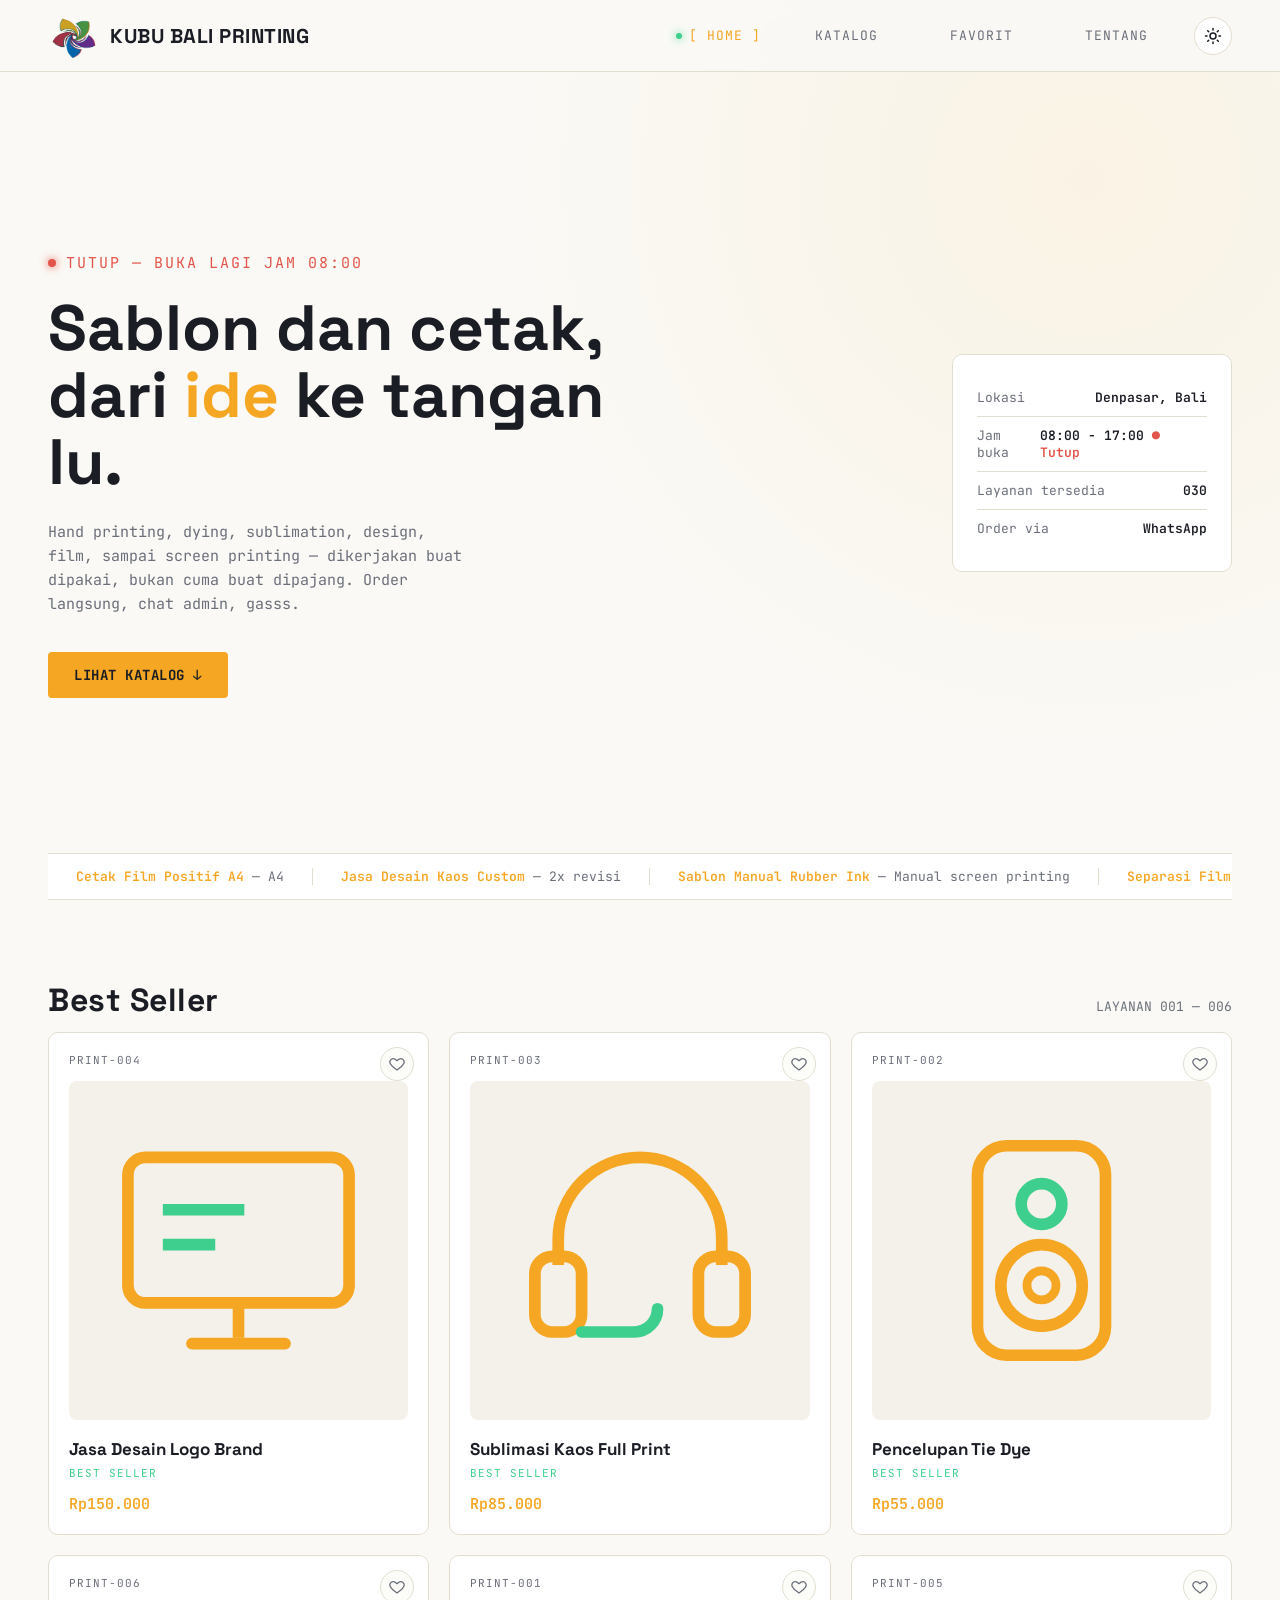
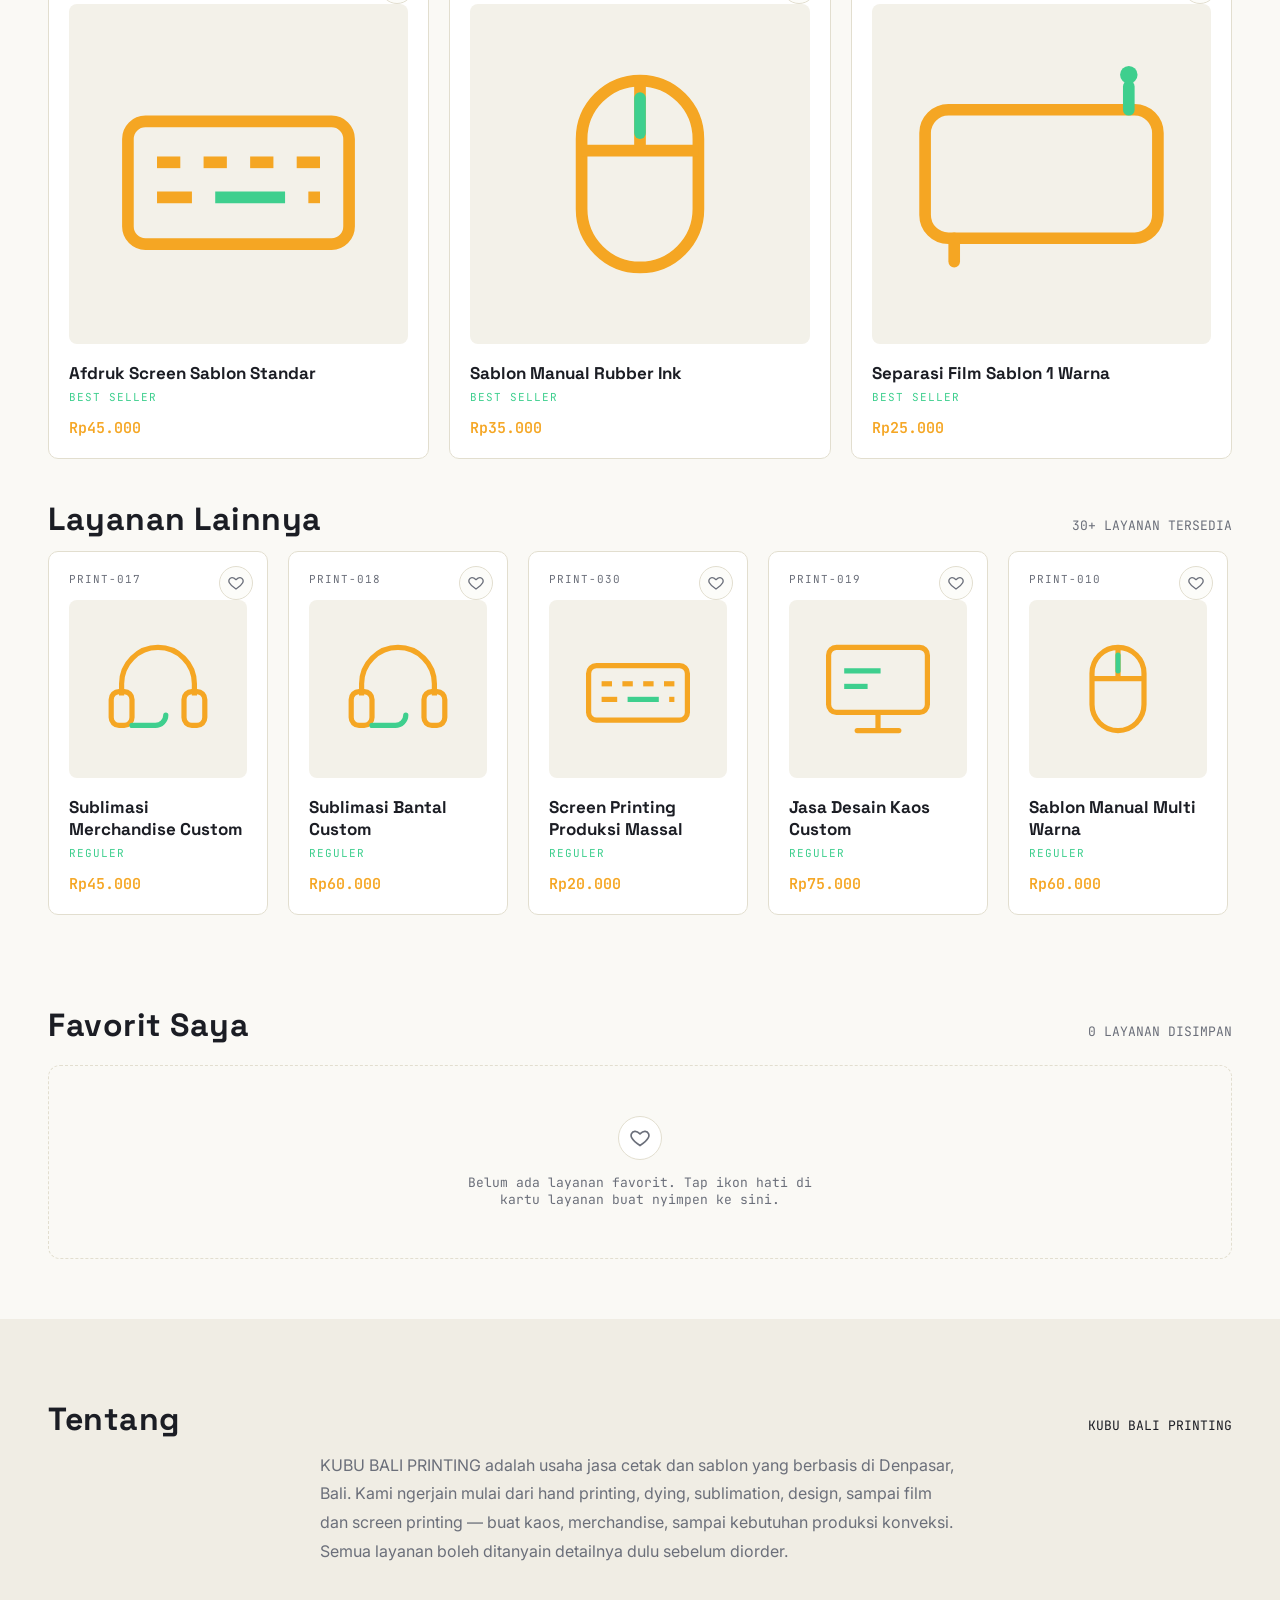
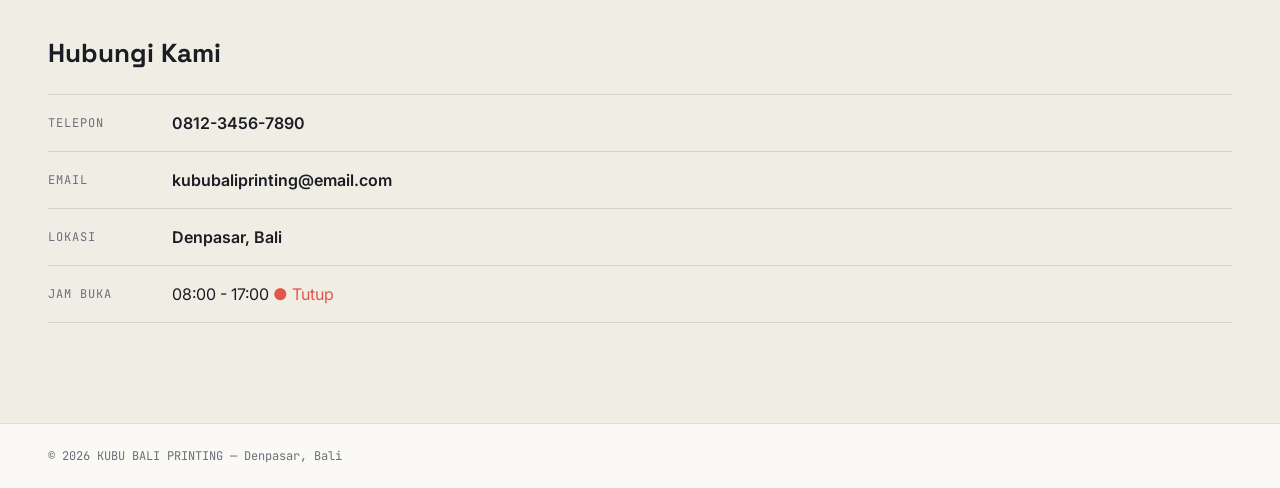
==== index.html @ 8c5ef086 "upd" ====
<!DOCTYPE html>
<html lang="id">
<head>
    <meta charset="UTF-8">
    <meta name="viewport" content="width=device-width, initial-scale=1.0">
    <title>KUBU BALI PRINTING — Jasa Cetak & Sablon Denpasar</title>
    <meta name="description" content="KUBU BALI PRINTING — jasa cetak dan sablon di Denpasar. Hand printing, dying, sublimation, design, film, sampai screen printing, order langsung lewat WhatsApp.">

    <link rel="icon" href="gambar/logo.png" type="image/png">
    <link rel="preconnect" href="https://fonts.googleapis.com">
    <link rel="preconnect" href="https://fonts.gstatic.com" crossorigin>
    <link href="https://fonts.googleapis.com/css2?family=Space+Grotesk:wght@500;700&family=JetBrains+Mono:wght@400;600&family=Inter:wght@400;500&display=swap" rel="stylesheet">

    <link rel="stylesheet" href="style.css">

    <!-- Set tema sebelum render biar nggak ada kedipan warna -->
    <script>
        (function(){
            var saved = localStorage.getItem('calyanprint-theme');
            var theme = saved || (window.matchMedia('(prefers-color-scheme: light)').matches ? 'light' : 'dark');
            if(theme === 'light'){
                document.documentElement.setAttribute('data-theme','light');
            }
        })();
    </script>

    <!-- ================= ANIMASI PEMBUKA & ENTRANCE ================= -->
</head>
<body>

    <!-- ================= PRELOADER ================= -->
    <div id="preloader">
        <div class="loader-text">KUBU BALI PRINTING</div>
        <div class="loader-bar-container">
            <div class="loader-bar"></div>
        </div>
    </div>

    <!-- ================= NAVBAR ================= -->
    <nav class="animate-on-load delay-1">
        <div class="logo">
            <img id="LogoGambar" src="gambar/logo.png" alt="KUBU BALI PRINTING">
            KUBU BALI PRINTING
        </div>

        <div class="nav-right">
            <ul class="nav-menu">
                <li><a href="#home">Home</a></li>
                <li><a href="#product">Katalog</a></li>
                <li><a href="#favorite">Favorit</a></li>
                <li><a href="#about">Tentang</a></li>
            </ul>

            <button class="theme-toggle" id="themeToggle" type="button" aria-label="Ganti mode tampilan" title="Ganti mode tampilan">
                <svg class="icon-moon" viewBox="0 0 24 24"><path d="M21 12.79A9 9 0 1 1 11.21 3 7 7 0 0 0 21 12.79Z"/></svg>
                <svg class="icon-sun" viewBox="0 0 24 24"><circle cx="12" cy="12" r="4"/><path d="M12 2v2M12 20v2M4.93 4.93l1.41 1.41M17.66 17.66l1.41 1.41M2 12h2M20 12h2M4.93 19.07l1.41-1.41M17.66 6.34l1.41-1.41"/></svg>
            </button>

            <button class="nav-toggle" id="navToggle" type="button" aria-label="Buka menu" aria-expanded="false" title="Buka menu">
                <svg class="icon-chevron" viewBox="0 0 24 24"><polyline points="6 9 12 15 18 9"></polyline></svg>
            </button>
        </div>
    </nav>

    <!-- ================= HOME ================= -->
    <section id="home">
        <div class="hero-inner">
            <div class="hero-text animate-on-load delay-2">
                <p class="hero-eyebrow" id="jamStatus">Memuat jam operasional…</p>
                <h1>Sablon dan cetak, dari <span>ide</span> ke tangan lu.</h1>
                <p>Hand printing, dying, sublimation, design, film, sampai screen printing — dikerjakan buat dipakai, bukan cuma buat dipajang. Order langsung, chat admin, gasss.</p>
                <a class="hero-cta" href="#product">Lihat Katalog ↓</a>
            </div>

            <div class="hero-panel animate-on-load delay-3">
                <div class="hero-panel-row">
                    <span>Lokasi</span>
                    <span>Denpasar, Bali</span>
                </div>
                <div class="hero-panel-row">
                    <span>Jam buka</span>
                    <span id="jamBuka">—</span>
                </div>
                <div class="hero-panel-row">
                    <span>Layanan tersedia</span>
                    <span>030</span>
                </div>
                <div class="hero-panel-row">
                    <span>Order via</span>
                    <span>WhatsApp</span>
                </div>
            </div>
        </div>

        <div class="ticker animate-on-load delay-4">
            <div class="ticker-track" id="tickerTrack"></div>
        </div>
    </section>

    <!-- ================= PRODUCT ================= -->
    <section id="product">
        <div class="section-head animate-on-load delay-4">
            <h2>Best Seller</h2>
            <span class="section-index">LAYANAN 001 — 006</span>
        </div>
        <p class="geser animate-on-load delay-4">← Geser untuk melihat layanan →</p>

        <div class="card-container animate-on-load delay-5" id="bestSellerContainer"></div>

        <br><br>

        <div class="section-head animate-on-load delay-5">
            <h2>Layanan Lainnya</h2>
            <span class="section-index">30+ LAYANAN TERSEDIA</span>
        </div>
        <p class="product-geser animate-on-load delay-5">← Geser untuk melihat layanan →</p>

        <div class="product-scroll animate-on-load delay-6" id="productContainer"></div>
    </section>

    <!-- ================= FAVORIT ================= -->
    <section id="favorite">
        <div class="section-head animate-on-load delay-4">
            <h2>Favorit Saya</h2>
            <span class="section-index" id="favoriteCount">0 LAYANAN DISIMPAN</span>
        </div>
        <p class="product-geser animate-on-load delay-4">← Geser untuk melihat layanan →</p>

        <div class="product-scroll animate-on-load delay-5" id="favoriteContainer"></div>

        <div class="favorite-empty animate-on-load delay-5" id="favoriteEmpty">
            <span class="favorite-empty-icon">
                <svg viewBox="0 0 24 24"><path d="M12 21s-7.6-4.7-10-9.4C0.3 8.3 2 4.4 5.8 4c2-.2 3.8.7 6.2 3 2.4-2.3 4.2-3.2 6.2-3 3.8.4 5.5 4.3 3.8 7.6C19.6 16.3 12 21 12 21Z"/></svg>
            </span>
            <p>Belum ada layanan favorit. Tap ikon hati di kartu layanan buat nyimpen ke sini.</p>
        </div>
    </section>

    <!-- ================= ABOUT ================= -->
    <section id="about">
        <div class="section-head animate-on-load delay-4">
            <h2>Tentang</h2>
            <span class="section-index">KUBU BALI PRINTING</span>
        </div>
        <p class="animate-on-load delay-5">
            KUBU BALI PRINTING adalah usaha jasa cetak dan sablon yang berbasis di Denpasar, Bali.
            Kami ngerjain mulai dari hand printing, dying, sublimation, design, sampai
            film dan screen printing — buat kaos, merchandise, sampai kebutuhan produksi
            konveksi. Semua layanan boleh ditanyain detailnya dulu sebelum diorder.
        </p>

        <h3 class="contact-heading animate-on-load delay-5">Hubungi Kami</h3>

        <div class="contact-box animate-on-load delay-6" id="contact">
            <div class="contact-item">
                <span class="label">Telepon</span>
                <a href="https://wa.me/6281234567890" target="_blank">0812-3456-7890</a>
            </div>

            <div class="contact-item">
                <span class="label">Email</span>
                <a href="mailto:kububaliprinting@email.com">kububaliprinting@email.com</a>
            </div>

            <div class="contact-item">
                <span class="label">Lokasi</span>
                <a href="https://maps.app.goo.gl/ZvoAWaBVckwQNPLg8" target="_blank">Denpasar, Bali</a>
            </div>

            <div class="contact-item">
                <span class="label">Jam buka</span>
                <span id="jamBukaAbout">—</span>
            </div>
        </div>
    </section>

    <footer class="animate-on-load delay-6">
        <span>© 2026 KUBU BALI PRINTING — Denpasar, Bali</span>
    </footer>
    
    <script src="java/theme.js"></script>
    <script src="java/nav.js"></script>
    <script src="java/data.js"></script>
    <script src="java/favorite.js"></script>
    <script src="java/catalog.js"></script>
    <script src="java/index.js"></script>
</body>
</html>
---- style.css ----
/* ================================================================
   CALYAN PRINT — design tokens
   Palette   : ink #1B1D24 / surface #23262F / paper #F0EDE4
               amber #F5A623 (accent) / teal #3ECF8E (status)
   Type      : Space Grotesk (display) / JetBrains Mono (spec-tags)
               Inter (body)
   Signature : layanan ditampilkan sebagai "inventory tag" bernomor
               stok + ticker spesifikasi berjalan di bawah hero
================================================================= */

:root{
    --ink:#1B1D24;
    --ink-rgb:27,29,36;
    --surface:#23262F;
    --surface-raised:#2B2E38;
    --paper:#1E2029;
    --paper-ink:#F0EDE4;
    --amber:#F5A623;
    --teal:#3ECF8E;
    --teal-deep:#0F5C63;
    --text:#F0EDE4;
    --muted:#8F93A0;
    --muted-paper:#8F93A0;
    --rule:#383B46;
    --rule-paper:#383B46;

    /* nilai tetap — dipakai di atas warna aksen (amber) yang
       tidak ikut berubah antara night mode & light mode */
    --ink-fixed:#1B1D24;

    --font-display:'Space Grotesk', sans-serif;
    --font-mono:'JetBrains Mono', monospace;
    --font-body:'Inter', sans-serif;

    color-scheme:dark;
}

/* ================= LIGHT MODE ================= */
:root[data-theme="light"]{
    --ink:#FAF9F5;
    --ink-rgb:250,249,245;
    --surface:#FFFFFF;
    --surface-raised:#F3F1E9;
    --paper:#F0EDE4;
    --paper-ink:#1B1D24;
    --text:#1B1D24;
    --muted:#6B6F7A;
    --muted-paper:#6B6F7A;
    --rule:#E2DECF;
    --rule-paper:#D8D3C4;

    color-scheme:light;
}

/* ================= RESET ================= */

*{
    margin:0;
    padding:0;
    box-sizing:border-box;
}

/* ================= TRANSISI TEMA (night mode ⇄ light mode) ================= */
/* biar pergantian warna pas toggle kerasa smooth, bukan langsung "jedug" */

*,
*::before,
*::after{
    transition:background-color .4s ease, border-color .4s ease, color .4s ease, fill .4s ease, stroke .4s ease;
}

html{
    scroll-behavior:smooth;
}

body{
    font-family:var(--font-body);
    background:var(--ink);
    color:var(--text);
    overflow-x:hidden;
}

img{
    max-width:100%;
    display:block;
}

a{
    color:inherit;
}

::selection{
    background:var(--amber);
    color:var(--ink-fixed);
}

/* ================= NAVBAR ================= */

nav{
    width:100%;
    height:72px;

    display:flex;
    justify-content:space-between;
    align-items:center;

    padding:0 48px;

    background:rgba(var(--ink-rgb),0.9);
    backdrop-filter:blur(8px);
    border-bottom:1px solid var(--rule);

    position:fixed;
    top:0;

    z-index:9999;
}

.logo{
    font-family:var(--font-display);
    font-size:20px;
    font-weight:700;
    letter-spacing:0.5px;

    display:flex;
    align-items:center;
    gap:12px;
}

#LogoGambar{
    width:50px;
    height:50px;
    object-fit:contain;
}

.nav-right{
    display:flex;
    align-items:center;
    gap:28px;
}

.nav-menu{
    display:flex;
    align-items:center;
    gap:36px;

    list-style:none;
}

.nav-menu li{
    display:flex;
    align-items:center;
    gap:7px;
}

/* titik status "lagi di sini" — bahasa visual sama kayak status jam
   buka di hero (dot teal nyala), biar kesannya nyambung satu tema */
.nav-menu li.active::before{
    content:"";
    width:6px;
    height:6px;
    flex-shrink:0;
    border-radius:50%;
    background:var(--teal);
    box-shadow:0 0 8px var(--teal);
}

.nav-menu a{
    font-family:var(--font-mono);
    font-size:13px;
    text-transform:uppercase;
    letter-spacing:1px;

    color:var(--muted);
    text-decoration:none;

    transition:color .2s ease;
    position:relative;
}

.nav-menu a::before{
    content:"[ ";
    color:var(--amber);
    opacity:0;
    transition:opacity .2s ease;
}

.nav-menu a::after{
    content:" ]";
    color:var(--amber);
    opacity:0;
    transition:opacity .2s ease;
}

.nav-menu a:hover{
    color:var(--text);
}

.nav-menu a:hover::before,
.nav-menu a:hover::after{
    opacity:1;
}

/* ================= NAV ACTIVE (posisi kita sekarang di halaman) ================= */

.nav-menu a.active{
    color:var(--amber);
}

.nav-menu a.active::before,
.nav-menu a.active::after{
    opacity:1;
}

/* ================= THEME TOGGLE (night mode / light mode) ================= */

.theme-toggle{
    flex-shrink:0;
    width:38px;
    height:38px;
    border-radius:50%;

    display:flex;
    align-items:center;
    justify-content:center;

    background:var(--surface);
    border:1px solid var(--rule);
    color:var(--text);

    cursor:pointer;
    transition:border-color .2s ease, color .2s ease, background .2s ease;
}

.theme-toggle:hover{
    border-color:var(--amber);
    color:var(--amber);
}

.theme-toggle svg{
    width:18px;
    height:18px;
    stroke:currentColor;
    fill:none;
    stroke-width:2;
    stroke-linecap:round;
    stroke-linejoin:round;
}

.theme-toggle .icon-sun{
    display:none;
}

:root[data-theme="light"] .theme-toggle .icon-sun{
    display:block;
}

:root[data-theme="light"] .theme-toggle .icon-moon{
    display:none;
}

/* ================= NAV TOGGLE (PANAH DROPDOWN — MOBILE ONLY) ================= */
/* disembunyikan di desktop, nav-menu tetap tampil horizontal seperti biasa */

.nav-toggle{
    display:none;
    flex-shrink:0;
    width:38px;
    height:38px;
    border-radius:50%;

    align-items:center;
    justify-content:center;

    background:var(--surface);
    border:1px solid var(--rule);
    color:var(--text);

    cursor:pointer;
    transition:border-color .2s ease, color .2s ease, transform .25s ease;
}

.nav-toggle:hover{
    border-color:var(--amber);
    color:var(--amber);
}

.nav-toggle svg{
    width:16px;
    height:16px;
    stroke:currentColor;
    fill:none;
    stroke-width:2;
    stroke-linecap:round;
    stroke-linejoin:round;
    transition:transform .25s ease;
}

nav.nav-open .nav-toggle svg{
    transform:rotate(180deg);
}

/* ================= SECTION ================= */

section{
    padding:100px 48px;
    scroll-margin-top:72px;
}

#home,
#product,
#about{
    min-height:100vh;
}

/* ================= HOME / HERO ================= */

#home{
    display:flex;
    flex-direction:column;
    justify-content:center;
    gap:0;
    padding-top:72px;
    padding-bottom:0;
    background:
        radial-gradient(circle at 85% 20%, rgba(245,166,35,0.08), transparent 45%),
        var(--ink);
}

.hero-inner{
    flex:1;
    display:flex;
    align-items:center;
    justify-content:space-between;
    gap:60px;
    max-width:1200px;
    margin:0 auto;
    width:100%;
    padding:60px 0;
}

.hero-eyebrow{
    font-family:var(--font-mono);
    font-size:13px;
    color:var(--teal);
    letter-spacing:2px;
    text-transform:uppercase;
    margin-bottom:20px;
    display:flex;
    align-items:center;
    gap:10px;
}

.hero-eyebrow::before{
    content:"";
    width:8px;
    height:8px;
    border-radius:50%;
    background:var(--teal);
    box-shadow:0 0 8px var(--teal);
}

.hero-eyebrow.status-buka{
    color:var(--teal);
}

.hero-eyebrow.status-tutup{
    color:#E2554A;
}

.hero-eyebrow.status-tutup::before{
    background:#E2554A;
    box-shadow:0 0 8px #E2554A;
}

.hero-text h1{
    font-family:var(--font-display);
    font-size:clamp(40px,6vw,64px);
    font-weight:700;
    line-height:1.05;
    max-width:560px;
}

.hero-text h1 span{
    color:var(--amber);
}

.hero-text p{
    font-family:var(--font-mono);
    font-size:15px;
    color:var(--muted);
    max-width:420px;
    margin-top:24px;
    line-height:1.6;
}

.hero-cta{
    display:inline-flex;
    align-items:center;
    gap:10px;

    margin-top:36px;
    padding:14px 26px;

    background:var(--amber);
    color:var(--ink-fixed);

    font-family:var(--font-mono);
    font-weight:700;
    font-size:14px;
    letter-spacing:0.5px;
    text-transform:uppercase;
    text-decoration:none;

    border-radius:4px;
    transition:transform .2s ease, box-shadow .2s ease;
}

.hero-cta:hover{
    transform:translateY(-3px);
    box-shadow:0 10px 24px rgba(245,166,35,0.25);
}

.hero-panel{
    flex-shrink:0;
    width:280px;

    background:var(--surface);
    border:1px solid var(--rule);
    border-radius:10px;

    padding:24px;
}

.hero-panel-row{
    display:flex;
    justify-content:space-between;
    align-items:baseline;

    padding:10px 0;
    border-bottom:1px solid var(--rule);

    font-family:var(--font-mono);
    font-size:13px;
}

.hero-panel-row:last-child{
    border-bottom:none;
}

.hero-panel-row span:first-child{
    color:var(--muted);
}

.hero-panel-row span:last-child{
    color:var(--text);
    font-weight:600;
}

.status-buka{
    color:var(--teal);
}

.status-tutup{
    color:#E2554A;
}

/* selector di atas (.hero-panel-row span:last-child) lebih spesifik
   dan bikin warna status ketiban jadi putih, jadi ditimpa lagi di sini
   biar dot & tulisan Buka/Tutup di panel kanan ikut berwarna */
.hero-panel-row span.status-buka{
    color:var(--teal);
}

.hero-panel-row span.status-tutup{
    color:#E2554A;
}

/* spec ticker — signature element */

.ticker{
    width:100%;
    overflow:hidden;

    background:var(--surface);
    border-top:1px solid var(--rule);
    border-bottom:1px solid var(--rule);

    padding:14px 0;
}

.ticker-track{
    display:flex;
    width:max-content;
    animation:scroll-ticker 28s linear infinite;
}

.ticker-track span{
    font-family:var(--font-mono);
    font-size:13px;
    color:var(--muted);
    white-space:nowrap;
    padding:0 28px;
    border-right:1px solid var(--rule);
}

.ticker-track span b{
    color:var(--amber);
    font-weight:600;
}

@keyframes scroll-ticker{
    from{ transform:translateX(0); }
    to{ transform:translateX(-50%); }
}

@media (prefers-reduced-motion:reduce){
    .ticker-track{
        animation:none;
        overflow-x:auto;
    }

    *,
    *::before,
    *::after{
        transition-duration:0.01ms !important;
    }
}

/* ================= PRODUCT / BEST SELLER ================= */

#product{
    background:var(--ink);
    min-height:auto;
    padding-top:80px;
    padding-bottom:40px;
}

.section-head{
    display:flex;
    align-items:baseline;
    justify-content:space-between;
    gap:20px;
    max-width:1200px;
    margin:0 auto 12px;
}

.section-head h2{
    font-family:var(--font-display);
    font-size:32px;
    font-weight:700;
    letter-spacing:0.5px;
}

.section-index{
    font-family:var(--font-mono);
    color:var(--muted);
    font-size:13px;
}

.section-sub{
    max-width:1200px;
    margin:0 auto 40px;

    font-family:var(--font-mono);
    font-size:13px;
    color:var(--muted);
}

.card-container{
    max-width:1200px;
    margin:0 auto;

    display:grid;
    grid-template-columns:repeat(3,1fr);
    gap:20px;
}

.card{
    position:relative;
    background:var(--surface);
    border:1px solid var(--rule);
    border-radius:10px;
    padding:20px;

    cursor:pointer;
    transition:transform .3s ease, border-color .3s ease, box-shadow .3s ease, background-color .4s ease;
}

.card:hover{
    transform:translateY(-6px);
    border-color:var(--amber);
    box-shadow:0 16px 32px rgba(0,0,0,0.35);
}

/* ================= TOMBOL FAVORIT ("pin" ke localStorage) ================= */

.card-fav-btn{
    position:absolute;
    top:14px;
    right:14px;
    z-index:6;

    width:34px;
    height:34px;
    border-radius:50%;

    display:flex;
    align-items:center;
    justify-content:center;

    background:rgba(var(--ink-rgb),0.55);
    backdrop-filter:blur(6px);
    border:1px solid var(--rule);
    color:var(--muted);

    cursor:pointer;
    transition:background-color .2s ease, border-color .2s ease, color .2s ease, transform .2s ease;
}

.card-fav-btn svg{
    width:16px;
    height:16px;
    fill:none;
    stroke:currentColor;
    stroke-width:2;
    stroke-linecap:round;
    stroke-linejoin:round;
    transition:fill .2s ease;
}

.card-fav-btn span{
    display:none;
}

.card-fav-btn:hover{
    border-color:var(--amber);
    color:var(--amber);
    transform:scale(1.08);
}

.card-fav-btn.active{
    background:var(--amber);
    border-color:var(--amber);
    color:var(--ink-fixed);
}

.card-fav-btn.active svg{
    fill:currentColor;
}

/* varian tombol favorit di halaman detail produk — pill dengan label teks */

.product-actions{
    display:flex;
    align-items:center;
    gap:14px;
    flex-wrap:wrap;
    margin-top:10px;
}

.product-actions .hero-cta{
    margin-top:0;
}

.pdp-fav-btn{
    position:static;
    width:auto;
    height:auto;
    border-radius:50px;
    padding:14px 24px;
    gap:8px;
}

.pdp-fav-btn svg{
    width:17px;
    height:17px;
}

.pdp-fav-btn span{
    display:inline;
    font-family:var(--font-mono);
    font-size:13px;
    font-weight:700;
    letter-spacing:0.5px;
    text-transform:uppercase;
}

/* ================= SEKSI FAVORIT SAYA ================= */

.favorite-empty{
    max-width:1200px;
    margin:20px auto 0;

    display:none;
    flex-direction:column;
    align-items:center;
    text-align:center;
    gap:14px;

    padding:50px 24px;

    border:1px dashed var(--rule);
    border-radius:12px;
}

.favorite-empty-icon{
    width:44px;
    height:44px;
    border-radius:50%;

    display:flex;
    align-items:center;
    justify-content:center;

    background:var(--surface);
    border:1px solid var(--rule);
    color:var(--muted);
}

.favorite-empty-icon svg{
    width:20px;
    height:20px;
    fill:none;
    stroke:currentColor;
    stroke-width:2;
}

.favorite-empty p{
    font-family:var(--font-mono);
    font-size:13px;
    color:var(--muted);
    max-width:360px;
}

#favorite{
    background:var(--ink);
    min-height:auto;
    padding-top:40px;
    padding-bottom:60px;
}

.card a{
    text-decoration:none;
    color:var(--text);
    display:flex;
    flex-direction:column;
    gap:4px;
}

.card-stock{
    font-family:var(--font-mono);
    font-size:11px;
    color:var(--muted);
    letter-spacing:1px;
    margin-bottom:10px;
    padding-right:30px;
    white-space:nowrap;
    overflow:hidden;
    text-overflow:ellipsis;
}

.card-image-wrap{
    width:100%;
    aspect-ratio:1/1;

    background:var(--surface-raised);
    border-radius:8px;

    display:flex;
    align-items:center;
    justify-content:center;

    margin-bottom:14px;
    padding:24px;
}

.card-image{
    width:100%;
    height:100%;
    object-fit:contain;
}

.card h3{
    font-family:var(--font-display);
    font-size:17px;
    font-weight:700;
}

.card .card-tag{
    font-family:var(--font-mono);
    font-size:11px;
    color:var(--teal);
    text-transform:uppercase;
    letter-spacing:1px;
    margin-top:2px;
}

.card .card-price{
    font-family:var(--font-mono);
    font-size:15px;
    color:var(--amber);
    font-weight:600;
    margin-top:10px;
}

.product-geser,
.geser{
    font-family:var(--font-mono);
    font-size:12px;
    color:var(--muted);
    display:none;
}

.product-scroll{
    max-width:1200px;
    margin:0 auto;

    display:flex;
    gap:20px;

    overflow-x:auto;
    overflow-y:hidden;

    scroll-snap-type:x mandatory;
    padding-bottom:10px;
}

.product-scroll .card{
    flex:0 0 220px;
    scroll-snap-align:start;
}

.product-scroll::-webkit-scrollbar{
    height:6px;
}

.product-scroll::-webkit-scrollbar-thumb{
    background:var(--rule);
    border-radius:20px;
}

/* ================= KARTU "LIHAT LEBIH LENGKAP" ================= */

.more-card{
    display:flex;
    align-items:center;
    justify-content:center;

    background:transparent;
    border:1px dashed var(--rule);
}

.more-card:hover{
    border-color:var(--amber);
    border-style:dashed;
}

.more-card-inner{
    display:flex;
    flex-direction:column;
    align-items:center;
    text-align:center;
    gap:8px;
    padding:20px 6px;
}

.more-card-plus{
    width:44px;
    height:44px;
    border-radius:50%;

    display:flex;
    align-items:center;
    justify-content:center;

    background:var(--surface-raised);
    border:1px solid var(--rule);
    color:var(--amber);

    font-size:22px;
    font-family:var(--font-display);

    transition:background .25s ease, border-color .25s ease;
}

.more-card:hover .more-card-plus{
    background:var(--amber);
    border-color:var(--amber);
    color:var(--ink-fixed);
}

.more-card-inner h3{
    font-family:var(--font-display);
    font-size:15px;
    font-weight:700;
}

.more-card .card-tag{
    color:var(--muted);
}

/* ================= CATALOG MODAL — KATALOG LENGKAP ================= */

.catalog-modal{
    position:fixed;
    inset:0;
    z-index:99999;

    display:none;
    align-items:center;
    justify-content:center;

    padding:40px 24px;

    background:rgba(15,16,20,0.82);
    backdrop-filter:blur(4px);

    opacity:0;
    transition:opacity .25s ease;
}

.catalog-modal.open{
    display:flex;
    opacity:1;
}

.catalog-modal-inner{
    width:100%;
    max-width:1100px;
    max-height:86vh;

    background:var(--ink);
    border:1px solid var(--rule);
    border-radius:14px;

    display:flex;
    flex-direction:column;
    overflow:hidden;
}

.catalog-modal-header{
    display:flex;
    align-items:flex-start;
    justify-content:space-between;
    gap:20px;

    padding:28px 32px 18px;
    border-bottom:1px solid var(--rule);
}

.catalog-modal-header .section-index{
    display:block;
    margin-bottom:6px;
}

.catalog-modal-header h2{
    font-family:var(--font-display);
    font-size:26px;
    font-weight:700;
}

.modal-close{
    flex-shrink:0;
    width:36px;
    height:36px;
    border-radius:50%;

    display:flex;
    align-items:center;
    justify-content:center;

    background:var(--surface);
    border:1px solid var(--rule);
    color:var(--text);

    font-size:16px;
    cursor:pointer;

    transition:border-color .2s ease, color .2s ease, background-color .4s ease;
}

.modal-close:hover{
    border-color:var(--amber);
    color:var(--amber);
}

.category-filters{
    display:flex;
    flex-wrap:wrap;
    gap:10px;

    padding:20px 32px;
    border-bottom:1px solid var(--rule);
}

.filter-btn{
    padding:9px 18px;

    background:transparent;
    border:1px solid var(--rule);
    border-radius:50px;
    color:var(--muted);

    font-family:var(--font-mono);
    font-size:13px;
    letter-spacing:0.3px;
    cursor:pointer;

    transition:.2s ease;
}

.filter-btn:hover{
    border-color:var(--amber);
    color:var(--text);
}

.filter-btn.active{
    background:var(--amber);
    border-color:var(--amber);
    color:var(--ink-fixed);
    font-weight:700;
}

.modal-grid{
    overflow-y:auto;

    padding:26px 32px 36px;

    display:grid;
    grid-template-columns:repeat(4,1fr);
    gap:18px;
}

.modal-grid::-webkit-scrollbar{
    width:8px;
}

.modal-grid::-webkit-scrollbar-thumb{
    background:var(--rule);
    border-radius:20px;
}

/* ================= ABOUT ================= */

#about{
    background:var(--paper);
    color:var(--paper-ink);
    min-height:auto;
    padding-top:80px;
}

#about .section-head h2,
#about .section-index{
    color:var(--paper-ink);
}

#about > p{
    max-width:640px;
    margin:0 auto 70px;

    font-size:16px;
    line-height:1.8;
    color:var(--muted-paper);
}

.about-lead{
    max-width:1200px;
    margin:0 auto;
}

.contact-heading{
    font-family:var(--font-display);
    font-size:26px;
    font-weight:700;
    margin-bottom:24px;
    max-width:1200px;
    margin-left:auto;
    margin-right:auto;
}

.contact-box{
    max-width:1200px;
    margin:0 auto;

    display:flex;
    flex-direction:column;
    gap:0;

    border-top:1px solid var(--rule-paper);
}

.contact-item{
    display:flex;
    align-items:center;
    gap:14px;

    padding:18px 0;
    border-bottom:1px solid var(--rule-paper);

    font-size:16px;
}

.contact-item .label{
    font-family:var(--font-mono);
    font-size:12px;
    color:var(--muted-paper);
    text-transform:uppercase;
    letter-spacing:1px;
    width:110px;
    flex-shrink:0;
}

.contact-item a{
    text-decoration:none;
    color:var(--paper-ink);
    font-weight:600;
}

.contact-item a:hover{
    color:var(--amber);
}

/* ================= BACK BUTTON ================= */

.back-container{
    max-width:1200px;
    margin:110px auto 0;
    padding:0 48px;
}

.back-btn{
    display:inline-flex;
    align-items:center;
    gap:8px;

    padding:10px 20px;

    background:transparent;
    border:1px solid var(--rule);
    color:var(--muted);

    font-family:var(--font-mono);
    font-size:13px;
    text-decoration:none;

    border-radius:50px;

    transition:.25s ease;
}

.back-btn:hover{
    border-color:var(--amber);
    color:var(--amber);
    transform:translateX(-4px);
}

/* ================= DETAIL PRODUCT ================= */

.product-detail{
    max-width:1200px;
    margin:40px auto 30px;
    padding:0 48px;

    display:flex;
    gap:60px;
    align-items:flex-start;
}

.product-image{
    flex:0 0 380px;

    background:var(--surface);
    border:1px solid var(--rule);
    border-radius:12px;

    display:flex;
    align-items:center;
    justify-content:center;
    padding:50px;
}

.product-image img{
    width:100%;
}

.product-info{
    flex:1;
    display:flex;
    flex-direction:column;
    gap:16px;
}

.product-info .card-stock{
    margin-bottom:0;
}

.product-info h1{
    font-family:var(--font-display);
    font-size:38px;
    font-weight:700;
    line-height:1.15;
}

.product-info h2{
    font-family:var(--font-mono);
    font-size:24px;
    color:var(--amber);
    font-weight:600;
}

.product-info p{
    line-height:1.8;
    color:var(--muted);
    max-width:560px;
}

.spec-table{
    margin-top:10px;
    border-top:1px solid var(--rule);
    max-width:420px;
}

.spec-row{
    display:flex;
    justify-content:space-between;

    padding:12px 0;
    border-bottom:1px solid var(--rule);

    font-family:var(--font-mono);
    font-size:13px;
}

.spec-row span:first-child{
    color:var(--muted);
}

.spec-row span:last-child{
    color:var(--text);
    font-weight:600;
}

.product-info .hero-cta{
    align-self:flex-start;
    margin-top:10px;
}

/* ================= RECOMMEND ================= */

.recommend{
    max-width:1200px;
    margin:0 auto 80px;
    padding:0 48px;
}

.recommend h2{
    font-family:var(--font-display);
    font-size:24px;
    font-weight:700;
    margin-bottom:24px;
}

.recommend-scroll{
    display:flex;
    overflow-x:auto;
    gap:20px;

    scroll-snap-type:x mandatory;
    padding:6px 0 14px;
}

.recommend-scroll::-webkit-scrollbar{
    height:6px;
}

.recommend-scroll::-webkit-scrollbar-thumb{
    background:var(--rule);
    border-radius:20px;
}

.recommend-card{
    flex:0 0 200px;
    scroll-snap-align:start;
}

/* ================= FOOTER ================= */

footer{
    padding:24px 48px;
    background:var(--ink);
    border-top:1px solid var(--rule);

    font-family:var(--font-mono);
    font-size:12px;
    color:var(--muted);

    display:flex;
    justify-content:space-between;
    flex-wrap:wrap;
    gap:10px;
}

/* ================= FOCUS STATES ================= */

a:focus-visible,
.card:focus-within{
    outline:2px solid var(--amber);
    outline-offset:3px;
}

/* ================= TABLET ================= */

@media (max-width:1024px) and (min-width:769px){

    .modal-grid{
        grid-template-columns:repeat(3,1fr);
    }
}

/* ================= MOBILE ================= */

@media (max-width:768px){

    /* NAVBAR */

    nav{
        height:60px;
        padding:0 18px;
    }

    .logo{
        font-size:17px;
        gap:8px;
    }

    #LogoGambar{
        width:26px;
        height:26px;
    }

    .nav-right{
        gap:10px;
    }

    /* menu dilipat jadi bar dropdown tipis di bawah navbar, dibuka lewat
       tombol panah (.nav-toggle) — bukan tampil selalu berjajar lagi.
       Tiap link dikasih "tatakan" sendiri: chip bulat dengan jarak &
       bayangan tipis, jadi kesannya ngambang di atas alasnya. */
    .nav-menu{
        position:fixed;
        top:60px;
        left:0;
        width:100%;

        margin:0;
        gap:10px;
        align-items:center;

        flex-wrap:nowrap;
        overflow-x:auto;
        -webkit-overflow-scrolling:touch;

        max-height:0;
        padding:0 18px;

        background:rgba(var(--ink-rgb),0.97);
        backdrop-filter:blur(8px);
        border-bottom:1px solid var(--rule);
        box-shadow:0 12px 20px rgba(0,0,0,0.2);

        overflow-y:hidden;
        transition:max-height .28s ease, padding .28s ease;

        z-index:9998;
    }

    .nav-menu::-webkit-scrollbar{
        display:none;
    }

    nav.nav-open .nav-menu{
        max-height:68px;
        padding:14px 18px;
    }

    .nav-menu li{
        flex:0 0 auto;
    }

    /* "tatakan": tiap link punya alas sendiri (chip bulat) yang beda
       warna dari bar menu, dikasih border tipis + bayangan biar
       kelihatan menonjol/ngambang di atas alasnya */
    .nav-menu a{
        display:block;
        font-size:12px;
        white-space:nowrap;

        padding:9px 16px;
        border-radius:999px;

        background:var(--surface);
        border:1px solid var(--rule);
        box-shadow:0 3px 0 rgba(0,0,0,0.18);
    }

    .nav-menu a:hover,
    .nav-menu a:active{
        color:var(--ink-fixed);
        background:var(--amber);
        border-color:var(--amber);
        box-shadow:0 2px 0 rgba(0,0,0,0.18);
        transform:translateY(1px);
    }

    .nav-menu a::before,
    .nav-menu a::after{
        content:"";
    }

    /* chip section yang lagi aktif -> ngambil gaya "tertekan" yang sama
       kayak hover/tap, tapi nempel terus selama kita masih di section itu */
    .nav-menu a.active{
        color:var(--ink-fixed);
        background:var(--amber);
        border-color:var(--amber);
        box-shadow:0 2px 0 rgba(0,0,0,0.18);
    }

    /* dot status disembunyikan di mobile — chip amber udah cukup jelas */
    .nav-menu li.active::before{
        display:none;
    }

    .theme-toggle{
        width:32px;
        height:32px;
    }

    .theme-toggle svg{
        width:15px;
        height:15px;
    }

    .nav-toggle{
        display:flex;
        width:32px;
        height:32px;
    }

    /* SECTION */

    section{
        padding:70px 18px;
    }

    /* HERO */

    #home{
        padding-top:60px;
    }

    .hero-inner{
        flex-direction:column;
        align-items:flex-start;
        gap:36px;
        padding:40px 0;
    }

    .hero-text h1{
        font-size:34px;
        max-width:100%;
    }

    .hero-panel{
        width:100%;
    }

    /* PRODUCT GRID -> HORIZONTAL SCROLL */

    .card-container{
        display:flex;
        overflow-x:auto;
        overflow-y:hidden;

        gap:15px;

        scroll-snap-type:x mandatory;
        -webkit-overflow-scrolling:touch;

        padding-bottom:10px;
        scroll-padding-left:18px;
    }

    .card-container::-webkit-scrollbar{
        display:none;
    }

    .card-container .card,
    .product-scroll .card,
    .recommend-scroll .card{
        flex:0 0 148px;
        scroll-snap-align:start;
        padding:12px;
    }

    .card-fav-btn{
        width:26px;
        height:26px;
        top:8px;
        right:8px;
    }

    .card-fav-btn svg{
        width:12px;
        height:12px;
    }

    .card-stock{
        font-size:10px;
        padding-right:22px;
        margin-bottom:8px;
    }

    .card-image-wrap{
        padding:16px;
        margin-bottom:10px;
        border-radius:6px;
    }

    .card h3{
        font-size:14px;
        line-height:1.25;
    }

    .card .card-tag{
        font-size:10px;
    }

    .card .card-price{
        font-size:13px;
        margin-top:6px;
    }

    .geser{
        display:block;
    }

    .product-geser{
        display:block;
    }

    /* PRODUCT DETAIL */

    .product-detail{
        flex-direction:column;
        align-items:center;
        gap:24px;
        padding:0 18px;
        margin-top:24px;
    }

    .product-image{
        flex:none;
        width:100%;
        max-width:280px;
        padding:30px;
    }

    .product-info{
        width:100%;
        text-align:left;
    }

    .product-info h1{
        font-size:26px;
    }

    .spec-table{
        max-width:100%;
    }

    /* ABOUT */

    #about{
        padding-top:60px;
    }

    #about > p{
        margin-bottom:50px;
    }

    .contact-item{
        font-size:14px;
    }

    .contact-item .label{
        width:80px;
        font-size:10px;
    }

    /* RECOMMEND */

    .recommend{
        padding:0 18px;
    }

    .recommend-card{
        flex:0 0 160px;
    }

    /* BACK BUTTON */

    .back-container{
        padding:0 18px;
        margin:80px auto 0;
    }

    .back-btn{
        font-size:12px;
        padding:9px 16px;
    }

    footer{
        padding:20px 18px;
        flex-direction:column;
    }

    /* MORE CARD */

    .card-container .more-card,
    .product-scroll .more-card,
    .recommend-scroll .more-card{
        flex:0 0 148px;
    }

    .more-card-inner{
        padding:14px 6px;
        gap:6px;
    }

    .more-card-plus{
        width:36px;
        height:36px;
        font-size:18px;
    }

    .more-card-inner h3{
        font-size:13px;
    }

    /* CATALOG MODAL */

    .catalog-modal{
        padding:0;
        align-items:flex-end;
    }

    .catalog-modal-inner{
        max-width:100%;
        max-height:92vh;
        border-radius:16px 16px 0 0;
    }

    .catalog-modal-header{
        padding:20px 18px 14px;
    }

    .catalog-modal-header h2{
        font-size:20px;
    }

    .category-filters{
        padding:14px 18px;
        gap:8px;
    }

    .filter-btn{
        padding:7px 14px;
        font-size:12px;
    }

    .modal-grid{
        padding:18px 18px 28px;
        grid-template-columns:repeat(2,1fr);
        gap:14px;
    }
}

        /* --- PRELOADER (ikut tema night/light mode) --- */
        #preloader {
            position: fixed;
            top: 0;
            left: 0;
            width: 100%;
            height: 100%;
            background-color: var(--ink);
            display: flex;
            flex-direction: column;
            justify-content: center;
            align-items: center;
            z-index: 9999;
            transition: opacity 0.6s ease-out, visibility 0.6s ease-out, background-color .4s ease;
        }

        #preloader.hidden {
            opacity: 0;
            visibility: hidden;
            pointer-events: none;
        }

        .loader-text {
            font-family: 'JetBrains Mono', monospace;
            font-size: 2rem;
            font-weight: 600;
            color: var(--text);
            letter-spacing: 0.1em;
            margin-bottom: 1.5rem;
            position: relative;
        }

        .loader-text::after {
            content: '_';
            animation: blink 1s step-end infinite;
            color: var(--amber);
        }

        .loader-bar-container {
            width: 200px;
            height: 3px;
            background-color: var(--surface);
            border-radius: 2px;
            overflow: hidden;
            position: relative;
        }

        .loader-bar {
            height: 100%;
            width: 0%;
            background-color: var(--amber);
            border-radius: 2px;
            animation: loadProgress 1.5s ease-in-out forwards;
            box-shadow: 0 0 10px var(--amber);
        }

        @keyframes blink {
            50% { opacity: 0; }
        }

        @keyframes loadProgress {
            0% { width: 0%; }
            50% { width: 70%; }
            100% { width: 100%; }
        }

        /* --- ENTRANCE ANIMATIONS --- */
        .animate-on-load {
            opacity: 0;
            transform: translateY(30px);
            animation: fadeInUp 0.8s cubic-bezier(0.16, 1, 0.3, 1) forwards;
        }

        @keyframes fadeInUp {
            to {
                opacity: 1;
                transform: translateY(0);
            }
        }

        /* Staggered delays untuk efek berurutan yang halus */
        .delay-1 { animation-delay: 0.1s; }
        .delay-2 { animation-delay: 0.2s; }
        .delay-3 { animation-delay: 0.3s; }
        .delay-4 { animation-delay: 0.4s; }
        .delay-5 { animation-delay: 0.5s; }
        .delay-6 { animation-delay: 0.6s; }

        /* Memastikan konten utama tidak terlihat berantakan sebelum animasi */
        body {
            overflow-x: hidden;
        }
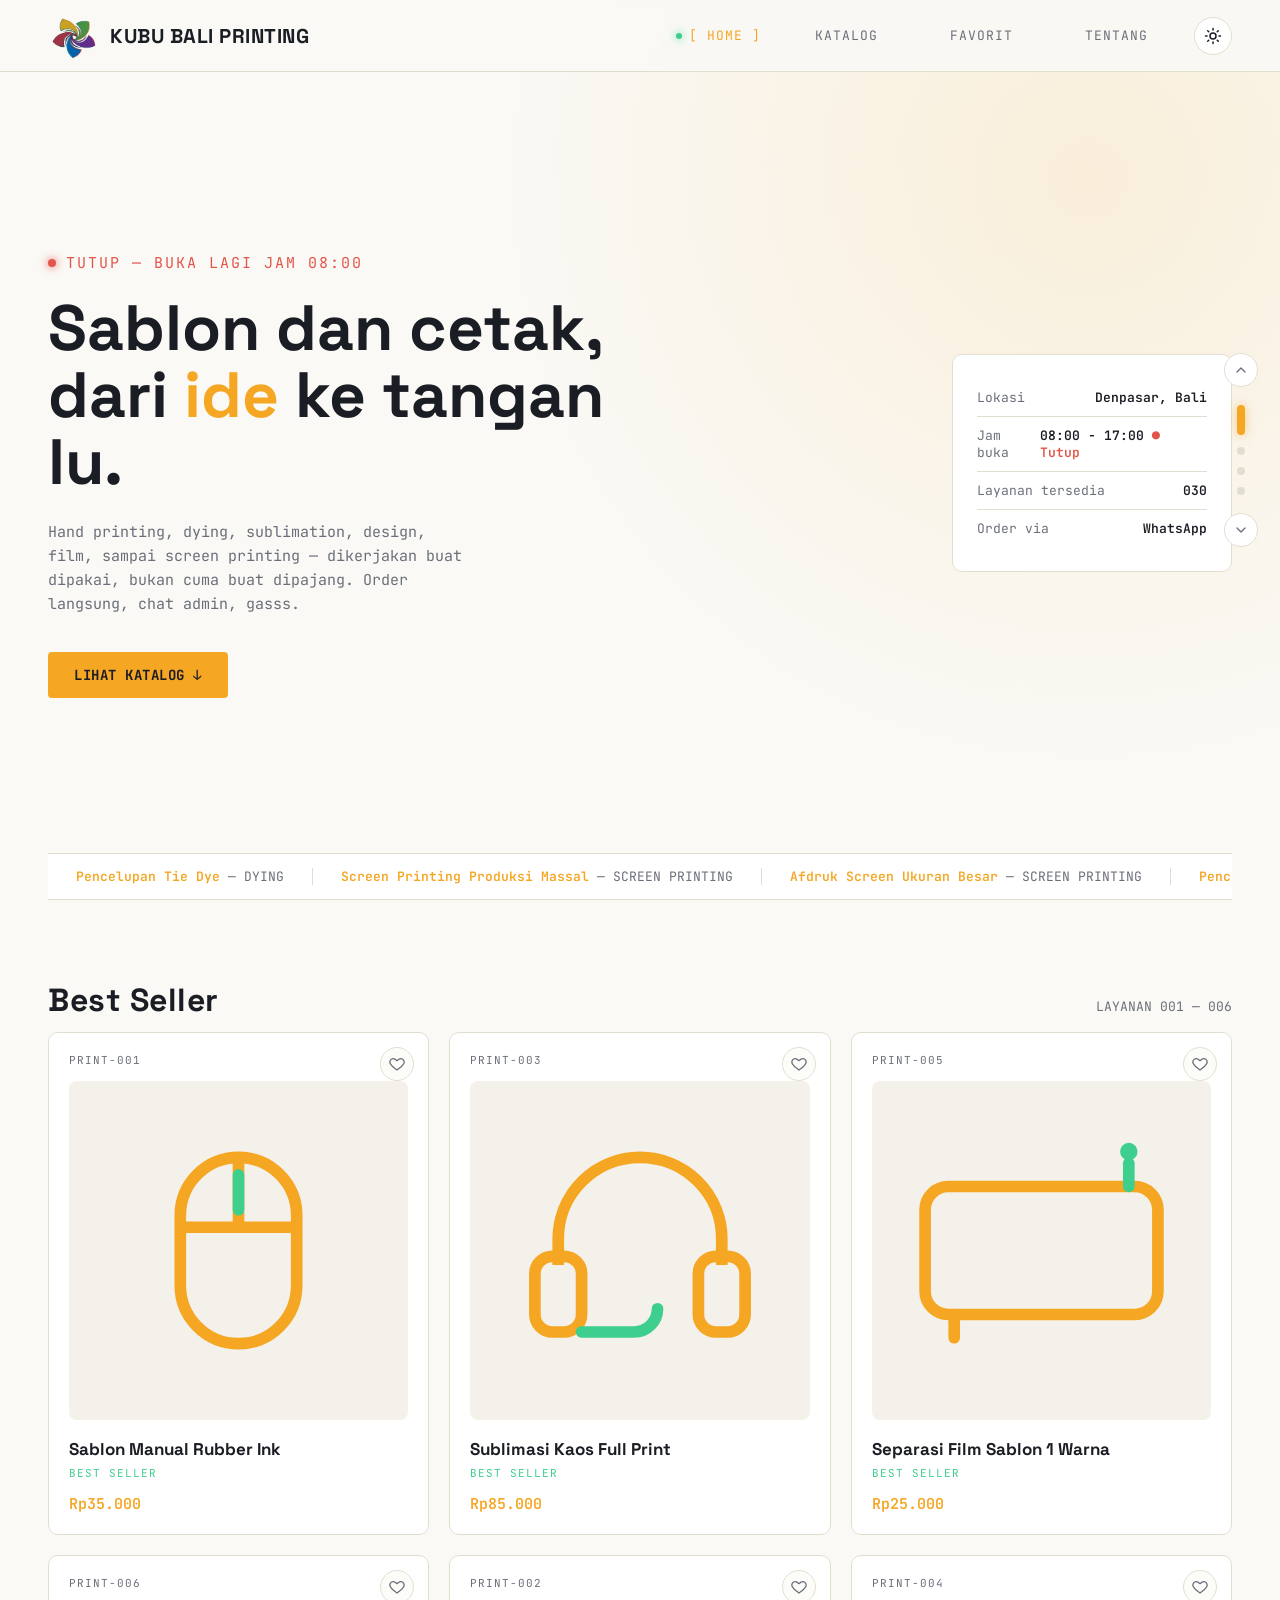
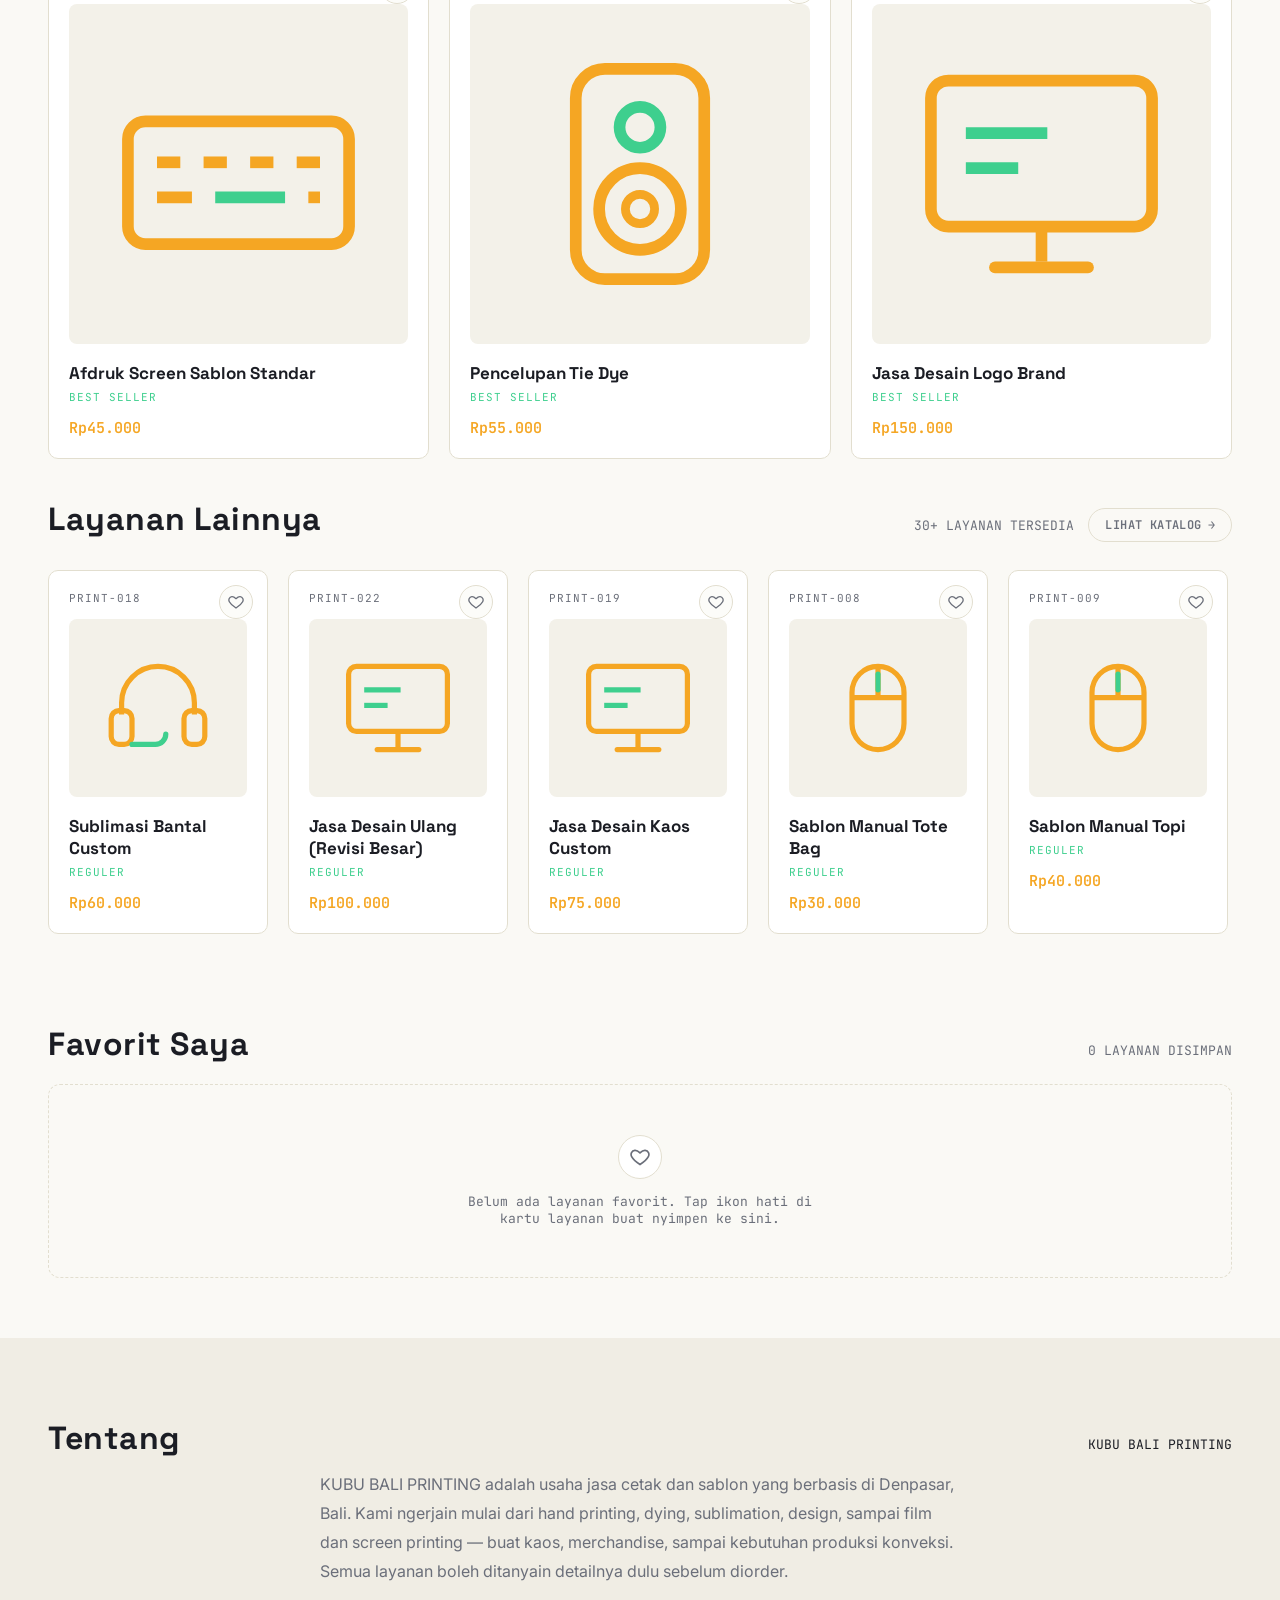
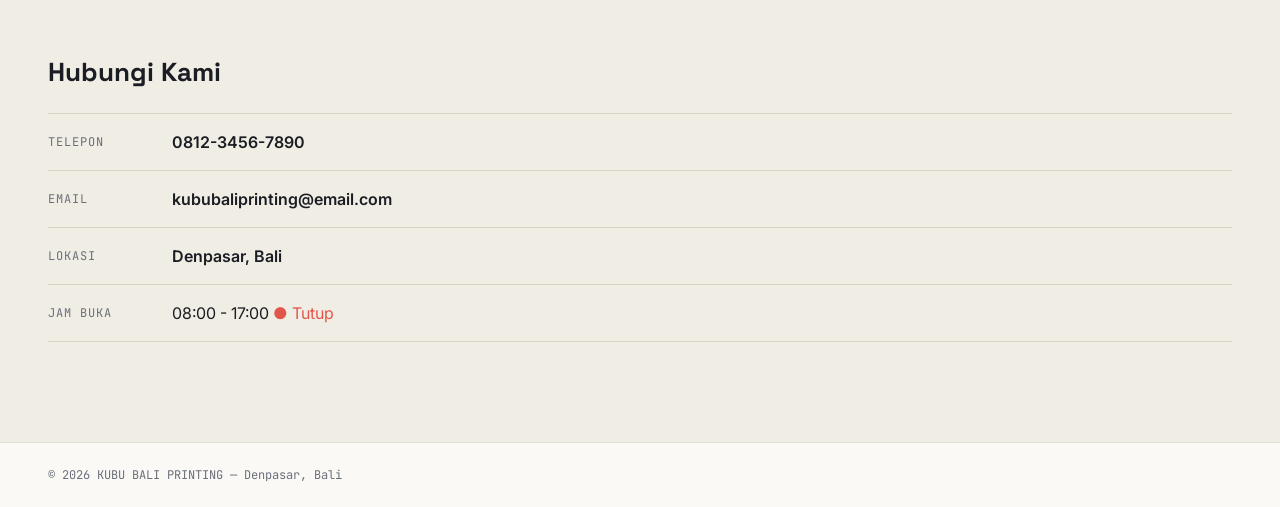
==== commit 4ecc6e39: "upd" ====
--- a/index.html
+++ b/index.html
@@ -62,8 +62,32 @@
         </div>
     </nav>
 
+    <!-- ================= PAGE NAVIGATOR (titik posisi halaman, kanan layar) ================= -->
+    <div class="page-nav" id="pageNav" aria-label="Navigasi halaman">
+        <button class="page-nav-arrow" id="pageNavUp" type="button" aria-label="Ke halaman sebelumnya">
+            <svg viewBox="0 0 24 24"><polyline points="6 15 12 9 18 15"></polyline></svg>
+        </button>
+
+        <div class="page-nav-dots" id="pageNavDots">
+            <button class="page-nav-dot" data-target="home" aria-label="Ke Home" type="button"></button>
+            <button class="page-nav-dot" data-target="product" aria-label="Ke Katalog" type="button"></button>
+            <button class="page-nav-dot" data-target="favorite" aria-label="Ke Favorit" type="button"></button>
+            <button class="page-nav-dot" data-target="about" aria-label="Ke Tentang" type="button"></button>
+        </div>
+
+        <button class="page-nav-arrow" id="pageNavDown" type="button" aria-label="Ke halaman berikutnya">
+            <svg viewBox="0 0 24 24"><polyline points="6 9 12 15 18 9"></polyline></svg>
+        </button>
+    </div>
+
     <!-- ================= HOME ================= -->
     <section id="home">
+        <!-- Background Home: gambar/video diatur lewat HERO_BACKGROUND
+             di java/herobg.js, dan disuntikkan otomatis ke sini -->
+        <div class="hero-bg" id="heroBg" aria-hidden="true">
+            <div class="hero-bg-overlay"></div>
+        </div>
+
         <div class="hero-inner">
             <div class="hero-text animate-on-load delay-2">
                 <p class="hero-eyebrow" id="jamStatus">Memuat jam operasional…</p>
@@ -111,7 +135,12 @@
 
         <div class="section-head animate-on-load delay-5">
             <h2>Layanan Lainnya</h2>
-            <span class="section-index">30+ LAYANAN TERSEDIA</span>
+            <div class="section-head-actions">
+                <span class="section-index">30+ LAYANAN TERSEDIA</span>
+                <button type="button" class="view-catalog-btn" data-open-catalog>
+                    Lihat Katalog <span aria-hidden="true">→</span>
+                </button>
+            </div>
         </div>
         <p class="product-geser animate-on-load delay-5">← Geser untuk melihat layanan →</p>
 
@@ -180,6 +209,8 @@
     
     <script src="java/theme.js"></script>
     <script src="java/nav.js"></script>
+    <script src="java/herobg.js"></script>
+    <script src="java/pagenav.js"></script>
     <script src="java/data.js"></script>
     <script src="java/favorite.js"></script>
     <script src="java/catalog.js"></script>
--- a/style.css
+++ b/style.css
@@ -316,6 +316,8 @@
 /* ================= HOME / HERO ================= */
 
 #home{
+    position:relative;
+    overflow:hidden;
     display:flex;
     flex-direction:column;
     justify-content:center;
@@ -327,7 +329,40 @@
         var(--ink);
 }
 
+/* ================= HERO BACKGROUND (gambar / video) =================
+   Wadah kosong secara default — cuma keliatan gradient/warna --ink di
+   atas. Begitu java/herobg.js nyuntik <img> atau <video> ke dalamnya
+   (lihat konfigurasi HERO_BACKGROUND di file itu), media itu otomatis
+   ngisi penuh section Home di belakang teks & panel, videonya autoplay,
+   muted, loop, biar jalan sendiri tanpa diklik. */
+
+.hero-bg{
+    position:absolute;
+    inset:0;
+    z-index:0;
+    overflow:hidden;
+    pointer-events:none;
+}
+
+.hero-bg-media{
+    width:100%;
+    height:100%;
+    object-fit:cover;
+    object-position:center;
+    display:block;
+}
+
+.hero-bg-overlay{
+    position:absolute;
+    inset:0;
+    background:
+        radial-gradient(circle at 85% 20%, rgba(245,166,35,0.10), transparent 45%),
+        linear-gradient(180deg, rgba(var(--ink-rgb),0.55) 0%, rgba(var(--ink-rgb),0.78) 65%, var(--ink) 100%);
+}
+
 .hero-inner{
+    position:relative;
+    z-index:1;
     flex:1;
     display:flex;
     align-items:center;
@@ -479,6 +514,8 @@
 /* spec ticker — signature element */
 
 .ticker{
+    position:relative;
+    z-index:1;
     width:100%;
     overflow:hidden;
 
@@ -527,6 +564,100 @@
     }
 }
 
+/* ================= PAGE NAVIGATOR (titik posisi halaman, kanan layar) =================
+   Nempel fixed di kanan, isinya panah atas/bawah + titik per section
+   (Home/Katalog/Favorit/Tentang). Titik yang lagi aktif jadi pill
+   amber lebih panjang, sisanya oval abu-abu kecil — bahasa visual yang
+   sama kayak titik status "lagi di sini" di navbar, cuma versi vertikal. */
+
+.page-nav{
+    position:fixed;
+    top:50%;
+    right:22px;
+    transform:translateY(-50%);
+    z-index:500;
+
+    display:flex;
+    flex-direction:column;
+    align-items:center;
+    gap:14px;
+}
+
+.page-nav-arrow{
+    flex-shrink:0;
+    width:34px;
+    height:34px;
+    border-radius:50%;
+
+    display:flex;
+    align-items:center;
+    justify-content:center;
+
+    background:var(--surface);
+    border:1px solid var(--rule);
+    color:var(--muted);
+
+    cursor:pointer;
+    transition:border-color .2s ease, color .2s ease, background .2s ease, opacity .2s ease;
+}
+
+.page-nav-arrow:hover{
+    border-color:var(--amber);
+    color:var(--amber);
+}
+
+.page-nav-arrow svg{
+    width:16px;
+    height:16px;
+    stroke:currentColor;
+    fill:none;
+    stroke-width:2;
+    stroke-linecap:round;
+    stroke-linejoin:round;
+}
+
+.page-nav-arrow.is-disabled{
+    opacity:.35;
+    pointer-events:none;
+}
+
+.page-nav-dots{
+    display:flex;
+    flex-direction:column;
+    align-items:center;
+    gap:12px;
+    padding:4px 0;
+}
+
+.page-nav-dot{
+    flex-shrink:0;
+    width:8px;
+    height:8px;
+    padding:0;
+    border:none;
+    border-radius:999px;
+
+    background:var(--rule);
+    cursor:pointer;
+
+    transition:height .3s ease, background .3s ease, box-shadow .3s ease;
+}
+
+.page-nav-dot:hover{
+    background:var(--muted);
+}
+
+.page-nav-dot.active{
+    height:30px;
+    background:var(--amber);
+    box-shadow:0 0 10px rgba(245,166,35,0.5);
+}
+
+@media (max-width:768px){
+    .page-nav{
+        display:none;
+    }
+}
 /* ================= PRODUCT / BEST SELLER ================= */
 
 #product{
@@ -556,6 +687,53 @@
     font-family:var(--font-mono);
     color:var(--muted);
     font-size:13px;
+}
+
+/* ================= TOMBOL "LIHAT KATALOG" (shortcut ke modal katalog penuh) ================= */
+
+.section-head-actions{
+    display:flex;
+    align-items:center;
+    gap:14px;
+    flex-wrap:wrap;
+    justify-content:flex-end;
+}
+
+.view-catalog-btn{
+    display:inline-flex;
+    align-items:center;
+    gap:6px;
+
+    padding:8px 16px;
+
+    background:transparent;
+    border:1px solid var(--rule);
+    border-radius:50px;
+    color:var(--muted);
+
+    font-family:var(--font-mono);
+    font-size:12px;
+    font-weight:600;
+    letter-spacing:0.4px;
+    text-transform:uppercase;
+    white-space:nowrap;
+    cursor:pointer;
+
+    transition:border-color .2s ease, color .2s ease, transform .2s ease;
+}
+
+.view-catalog-btn span{
+    display:inline-block;
+    transition:transform .2s ease;
+}
+
+.view-catalog-btn:hover{
+    border-color:var(--amber);
+    color:var(--amber);
+}
+
+.view-catalog-btn:hover span{
+    transform:translateX(3px);
 }
 
 .section-sub{
@@ -584,13 +762,12 @@
     padding:20px;
 
     cursor:pointer;
-    transition:transform .3s ease, border-color .3s ease, box-shadow .3s ease, background-color .4s ease;
+    transition:transform .3s ease, box-shadow .3s ease, background-color .4s ease;
 }
 
 .card:hover{
     transform:translateY(-6px);
-    border-color:var(--amber);
-    box-shadow:0 16px 32px rgba(0,0,0,0.35);
+    box-shadow:0 20px 40px rgba(0,0,0,0.4);
 }
 
 /* ================= TOMBOL FAVORIT ("pin" ke localStorage) ================= */
@@ -820,9 +997,10 @@
     gap:20px;
 
     overflow-x:auto;
-    overflow-y:hidden;
+    overflow-y:visible;
 
     scroll-snap-type:x mandatory;
+    padding-top:16px;
     padding-bottom:10px;
 }
 
@@ -1124,9 +1302,19 @@
 /* ================= BACK BUTTON ================= */
 
 .back-container{
+    position:sticky;
+    top:72px;
+    z-index:500;
+
     max-width:1200px;
-    margin:110px auto 0;
-    padding:0 48px;
+    margin:72px auto 0;
+    padding:14px 48px;
+
+    background:rgba(var(--ink-rgb),0.85);
+    backdrop-filter:blur(8px);
+    border-bottom:1px solid var(--rule);
+
+    transition:padding .3s ease, background-color .4s ease, border-color .4s ease;
 }
 
 .back-btn{
@@ -1136,30 +1324,44 @@
 
     padding:10px 20px;
 
-    background:transparent;
+    background:var(--surface);
     border:1px solid var(--rule);
-    color:var(--muted);
+    color:var(--text);
 
     font-family:var(--font-mono);
     font-size:13px;
+    font-weight:700;
+    letter-spacing:0.3px;
     text-decoration:none;
 
     border-radius:50px;
+    box-shadow:0 3px 0 rgba(0,0,0,0.18);
 
     transition:.25s ease;
+}
+
+.back-btn-arrow{
+    color:var(--amber);
+    font-weight:700;
+    flex-shrink:0;
+}
+
+.back-btn-text{
+    white-space:nowrap;
 }
 
 .back-btn:hover{
     border-color:var(--amber);
     color:var(--amber);
     transform:translateX(-4px);
+    box-shadow:0 2px 0 rgba(0,0,0,0.18);
 }
 
 /* ================= DETAIL PRODUCT ================= */
 
 .product-detail{
     max-width:1200px;
-    margin:40px auto 30px;
+    margin:24px auto 30px;
     padding:0 48px;
 
     display:flex;
@@ -1304,7 +1506,7 @@
 /* ================= FOCUS STATES ================= */
 
 a:focus-visible,
-.card:focus-within{
+.card:has(:focus-visible){
     outline:2px solid var(--amber);
     outline-offset:3px;
 }
@@ -1468,12 +1670,49 @@
     }
 
     .hero-text h1{
-        font-size:34px;
+        font-size:32px;
         max-width:100%;
+    }
+
+    .hero-text p{
+        font-size:13.5px;
+        line-height:1.65;
     }
 
     .hero-panel{
         width:100%;
+    }
+
+    .ticker-track span{
+        font-size:11.5px;
+        padding:0 18px;
+    }
+
+    /* TIPOGRAFI UMUM — dikecilin biar gak "penuh" di layar sempit */
+
+    .section-head{
+        flex-wrap:wrap;
+        row-gap:8px;
+        margin-bottom:10px;
+    }
+
+    .section-head h2{
+        font-size:22px;
+    }
+
+    .section-index{
+        font-size:10px;
+        letter-spacing:0.3px;
+    }
+
+    .section-head-actions{
+        width:100%;
+        justify-content:space-between;
+    }
+
+    .view-catalog-btn{
+        font-size:11px;
+        padding:7px 12px;
     }
 
     /* PRODUCT GRID -> HORIZONTAL SCROLL */
@@ -1481,13 +1720,14 @@
     .card-container{
         display:flex;
         overflow-x:auto;
-        overflow-y:hidden;
+        overflow-y:visible;
 
         gap:15px;
 
         scroll-snap-type:x mandatory;
         -webkit-overflow-scrolling:touch;
 
+        padding-top:16px;
         padding-bottom:10px;
         scroll-padding-left:18px;
     }
@@ -1574,12 +1814,48 @@
 
     .product-info h1{
         font-size:26px;
+        line-height:1.2;
+    }
+
+    .product-info h2{
+        font-size:19px;
+    }
+
+    .product-info p{
+        font-size:14px;
+        line-height:1.7;
     }
 
     .spec-table{
         max-width:100%;
     }
 
+    .spec-row{
+        font-size:12px;
+    }
+
+    /* TOMBOL FAVORIT DI HALAMAN DETAIL — dibikin bulat berbentuk hati,
+       senada sama tombol favorit di kartu index.html, biar tulisan
+       "Favorit" gak lagi meluber keluar border pill di layar sempit */
+
+    .pdp-fav-btn{
+        position:static;
+        width:44px;
+        height:44px;
+        padding:0;
+        border-radius:50%;
+        flex-shrink:0;
+    }
+
+    .pdp-fav-btn svg{
+        width:18px;
+        height:18px;
+    }
+
+    .pdp-fav-btn span{
+        display:none;
+    }
+
     /* ABOUT */
 
     #about{
@@ -1588,6 +1864,12 @@
 
     #about > p{
         margin-bottom:50px;
+        font-size:14px;
+        line-height:1.75;
+    }
+
+    .contact-heading{
+        font-size:20px;
     }
 
     .contact-item{
@@ -1605,20 +1887,63 @@
         padding:0 18px;
     }
 
+    .recommend h2{
+        font-size:19px;
+        margin-bottom:16px;
+    }
+
     .recommend-card{
         flex:0 0 160px;
     }
 
-    /* BACK BUTTON */
+    /* BACK BUTTON — nempel di bawah navbar, transparan di hp, dan
+       menciut jadi "‹‹" doang begitu discroll biar gak makan tempat */
 
     .back-container{
-        padding:0 18px;
-        margin:80px auto 0;
+        top:60px;
+        margin:60px auto 0;
+        padding:10px 18px;
+
+        background:transparent;
+        border-bottom:none;
+        backdrop-filter:none;
     }
 
     .back-btn{
         font-size:12px;
-        padding:9px 16px;
+        font-weight:700;
+        padding:8px 14px;
+        gap:6px;
+
+        background:transparent;
+        border-color:transparent;
+        box-shadow:none;
+
+        transition:background-color .25s ease, border-color .25s ease, padding .3s ease;
+    }
+
+    .back-btn:hover{
+        background:var(--surface);
+        border-color:var(--rule);
+    }
+
+    .back-btn-text{
+        display:inline-block;
+        max-width:220px;
+        opacity:1;
+        overflow:hidden;
+
+        transition:opacity .35s ease, max-width .35s ease, margin-left .35s ease;
+    }
+
+    .back-container.is-scrolled .back-btn{
+        padding:8px 10px;
+    }
+
+    .back-container.is-scrolled .back-btn-text{
+        opacity:0;
+        max-width:0;
+        margin-left:-6px;
     }
 
     footer{
@@ -1711,7 +2036,7 @@
 
         .loader-text {
             font-family: 'JetBrains Mono', monospace;
-            font-size: 2rem;
+            font-size: clamp(1.3rem, 6vw, 2rem);
             font-weight: 600;
             color: var(--text);
             letter-spacing: 0.1em;
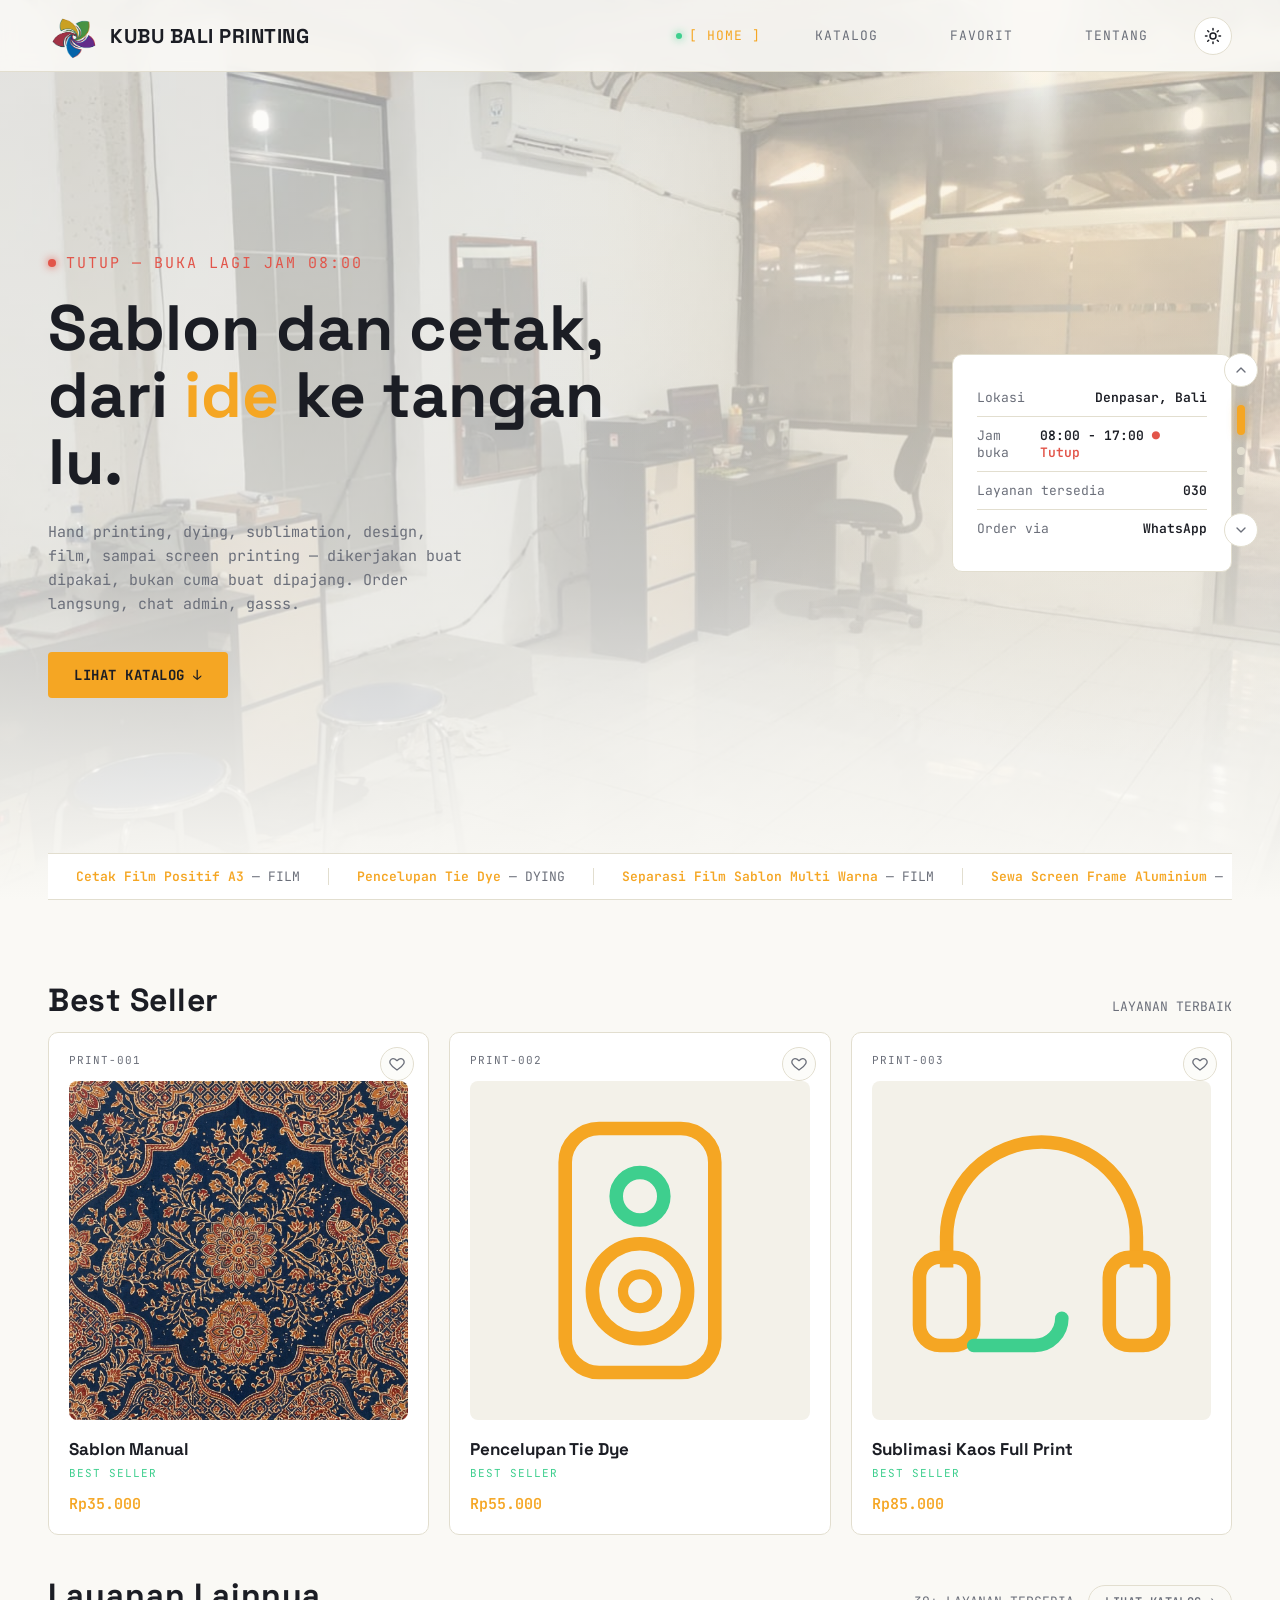
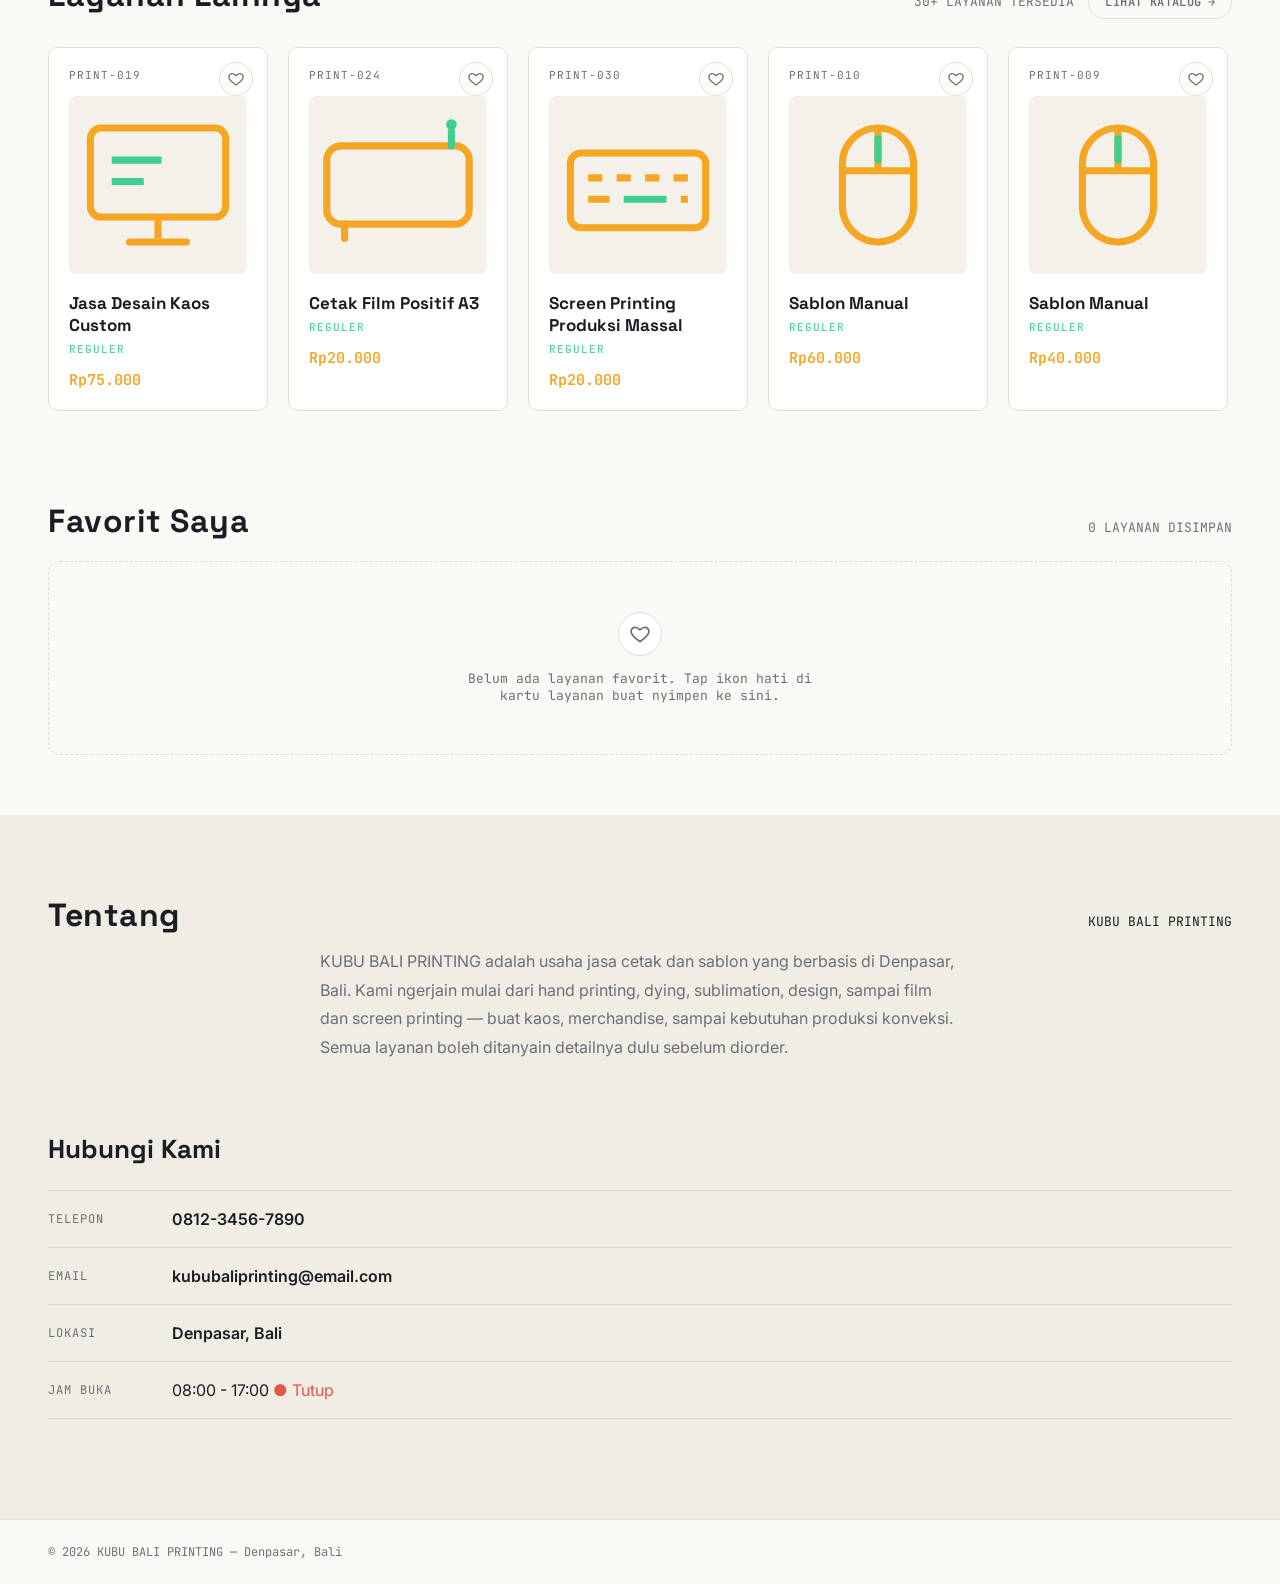
==== commit 6281dffd: "upd" ====
--- a/index.html
+++ b/index.html
@@ -125,7 +125,7 @@
     <section id="product">
         <div class="section-head animate-on-load delay-4">
             <h2>Best Seller</h2>
-            <span class="section-index">LAYANAN 001 — 006</span>
+            <span class="section-index">LAYANAN TERBAIK</span>
         </div>
         <p class="geser animate-on-load delay-4">← Geser untuk melihat layanan →</p>
 
@@ -183,7 +183,7 @@
         <div class="contact-box animate-on-load delay-6" id="contact">
             <div class="contact-item">
                 <span class="label">Telepon</span>
-                <a href="https://wa.me/6281234567890" target="_blank">0812-3456-7890</a>
+                <a href="https://wa.me/6285934242157" target="_blank">0812-3456-7890</a>
             </div>
 
             <div class="contact-item">
--- a/style.css
+++ b/style.css
@@ -655,9 +655,10 @@
 
 @media (max-width:768px){
     .page-nav{
-        display:none;
-    }
-}
+        display: none;
+    }
+}
+
 /* ================= PRODUCT / BEST SELLER ================= */
 
 #product{
@@ -947,15 +948,15 @@
     display:flex;
     align-items:center;
     justify-content:center;
+    overflow:hidden;
 
     margin-bottom:14px;
-    padding:24px;
 }
 
 .card-image{
     width:100%;
     height:100%;
-    object-fit:contain;
+    object-fit:cover;
 }
 
 .card h3{
@@ -1763,7 +1764,6 @@
     }
 
     .card-image-wrap{
-        padding:16px;
         margin-bottom:10px;
         border-radius:6px;
     }
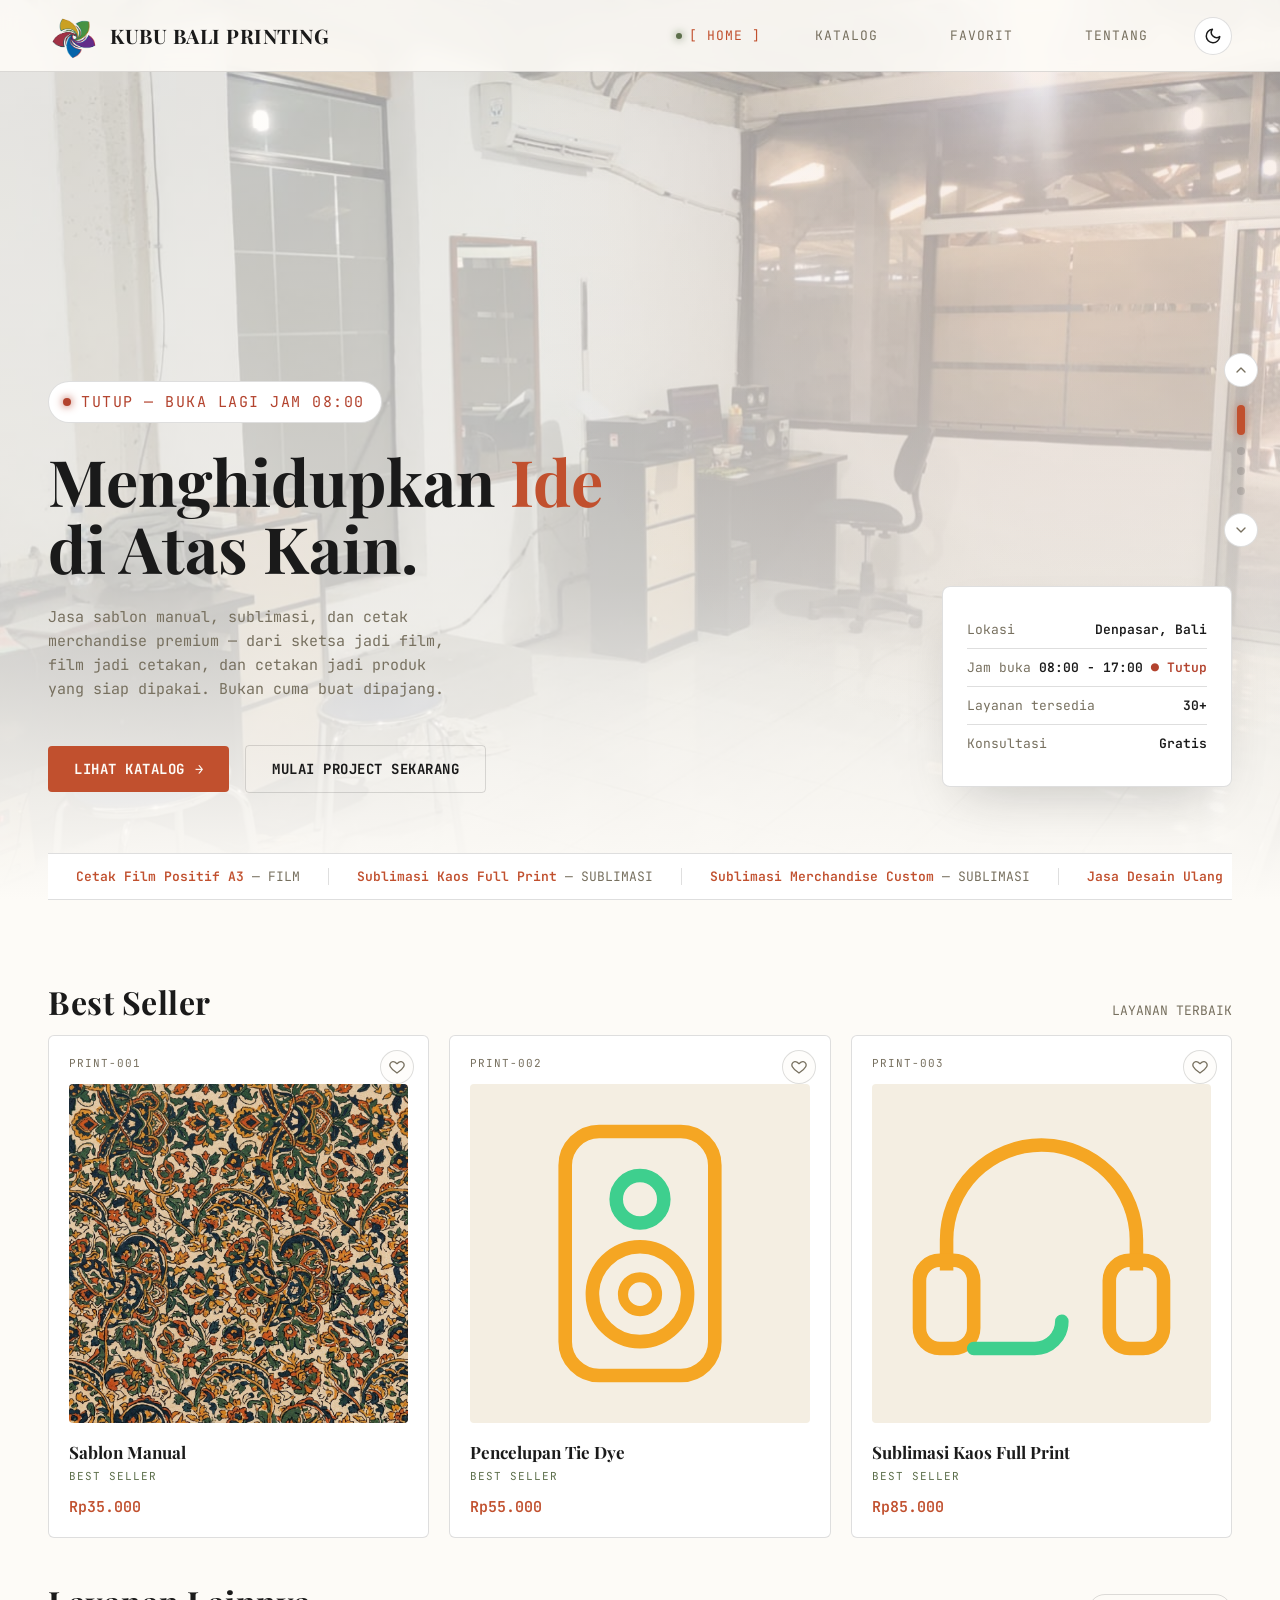
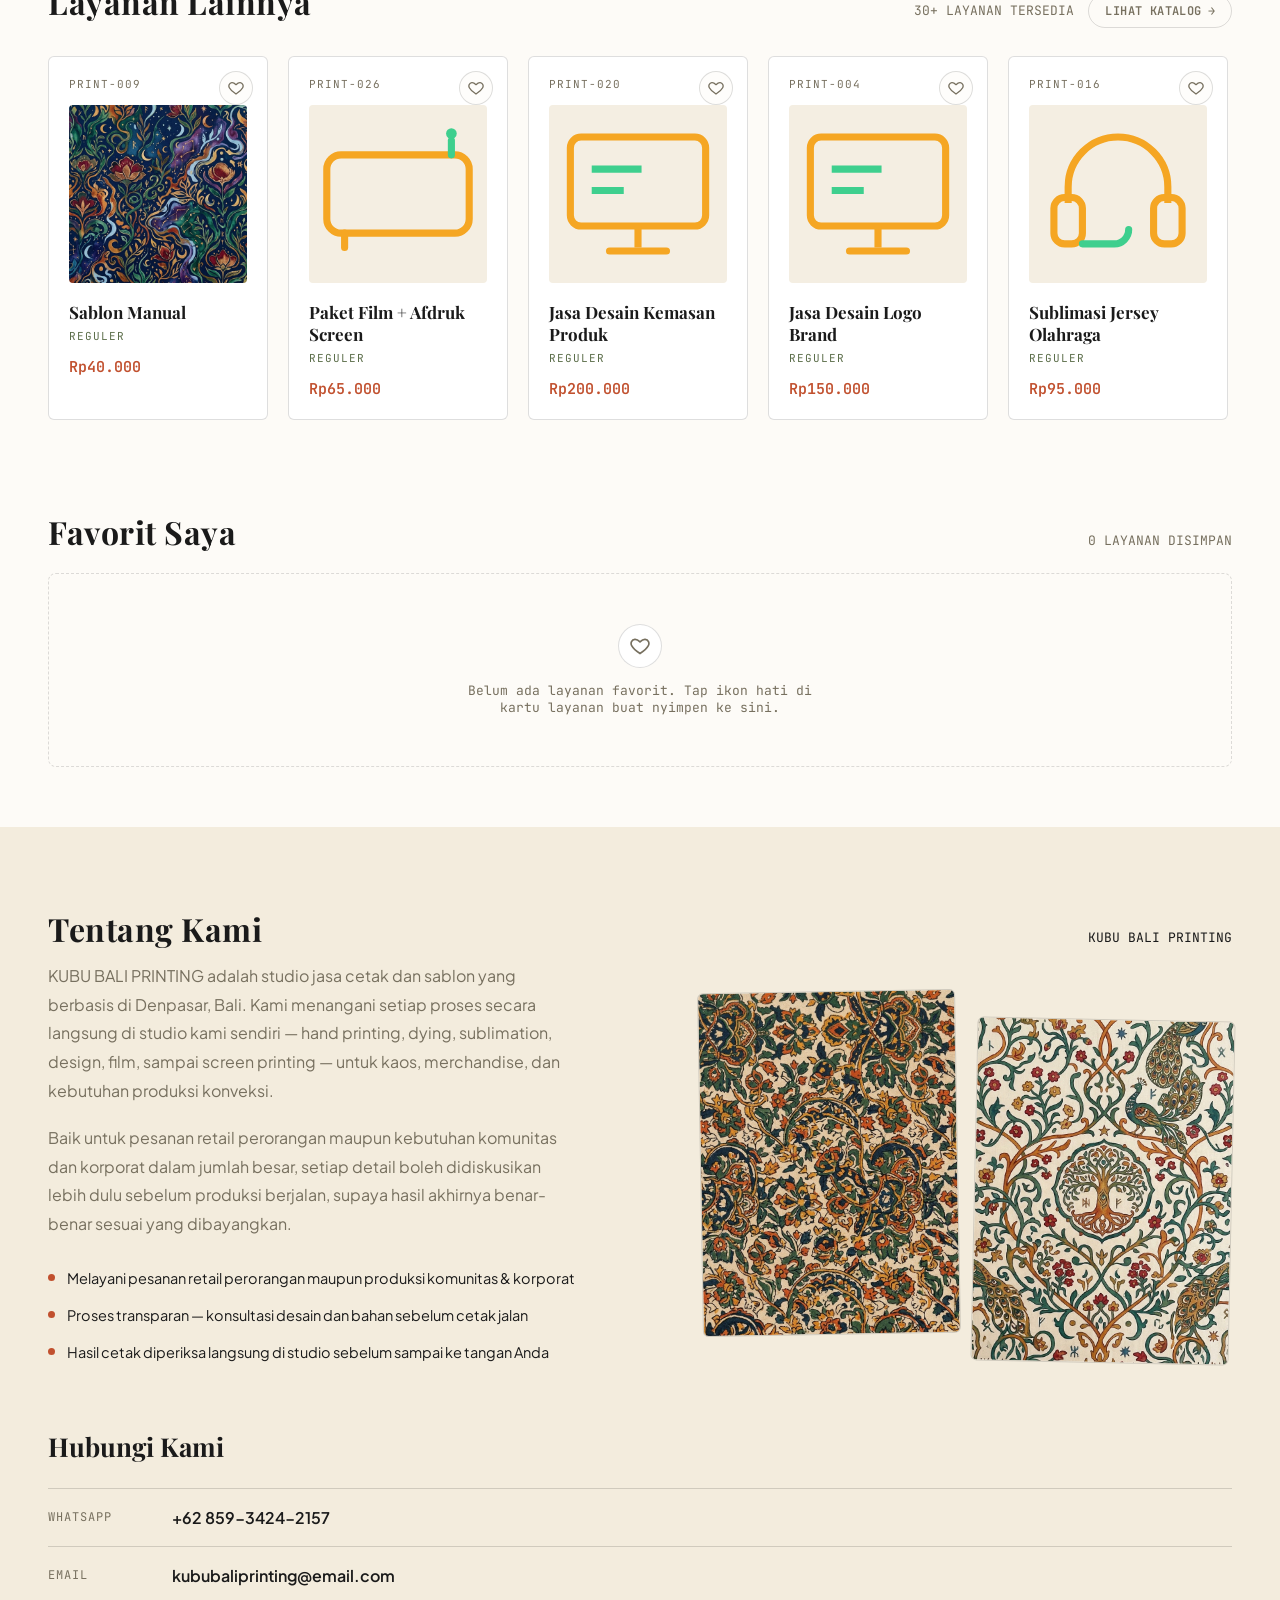
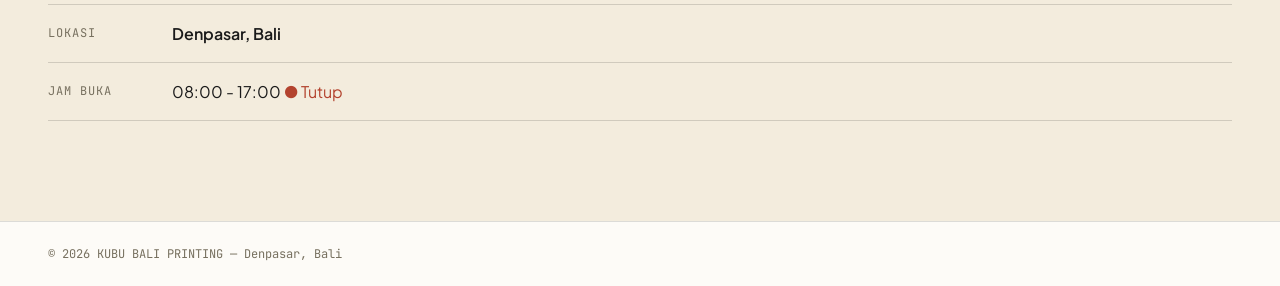
==== commit 50238cb8: "upd" ====
--- a/index.html
+++ b/index.html
@@ -9,7 +9,7 @@
     <link rel="icon" href="gambar/logo.png" type="image/png">
     <link rel="preconnect" href="https://fonts.googleapis.com">
     <link rel="preconnect" href="https://fonts.gstatic.com" crossorigin>
-    <link href="https://fonts.googleapis.com/css2?family=Space+Grotesk:wght@500;700&family=JetBrains+Mono:wght@400;600&family=Inter:wght@400;500&display=swap" rel="stylesheet">
+    <link href="https://fonts.googleapis.com/css2?family=Playfair+Display:ital,wght@0,600;0,700;0,900;1,700&family=Plus+Jakarta+Sans:wght@400;500;600;700&family=JetBrains+Mono:wght@400;500;600&display=swap" rel="stylesheet">
 
     <link rel="stylesheet" href="style.css">
 
@@ -17,9 +17,9 @@
     <script>
         (function(){
             var saved = localStorage.getItem('calyanprint-theme');
-            var theme = saved || (window.matchMedia('(prefers-color-scheme: light)').matches ? 'light' : 'dark');
-            if(theme === 'light'){
-                document.documentElement.setAttribute('data-theme','light');
+            var theme = saved || (window.matchMedia('(prefers-color-scheme: dark)').matches ? 'dark' : 'light');
+            if(theme === 'dark'){
+                document.documentElement.setAttribute('data-theme','dark');
             }
         })();
     </script>
@@ -90,10 +90,13 @@
 
         <div class="hero-inner">
             <div class="hero-text animate-on-load delay-2">
-                <p class="hero-eyebrow" id="jamStatus">Memuat jam operasional…</p>
-                <h1>Sablon dan cetak, dari <span>ide</span> ke tangan lu.</h1>
-                <p>Hand printing, dying, sublimation, design, film, sampai screen printing — dikerjakan buat dipakai, bukan cuma buat dipajang. Order langsung, chat admin, gasss.</p>
-                <a class="hero-cta" href="#product">Lihat Katalog ↓</a>
+                <p class="hero-eyebrow" id="jamStatus">Studio Cetak &amp; Sablon — Denpasar</p>
+                <h1>Menghidupkan <span>Ide</span> di Atas Kain.</h1>
+                <p>Jasa sablon manual, sublimasi, dan cetak merchandise premium — dari sketsa jadi film, film jadi cetakan, dan cetakan jadi produk yang siap dipakai. Bukan cuma buat dipajang.</p>
+                <div class="hero-cta-group">
+                    <a class="hero-cta" href="#product">Lihat Katalog <span class="cta-arrow" aria-hidden="true">→</span></a>
+                    <a class="hero-cta hero-cta-ghost" href="https://wa.me/6285934242157?text=Halo%20KUBU%20BALI%20PRINTING%2C%20saya%20mau%20konsultasi%20desain.">Mulai Project Sekarang</a>
+                </div>
             </div>
 
             <div class="hero-panel animate-on-load delay-3">
@@ -103,15 +106,15 @@
                 </div>
                 <div class="hero-panel-row">
                     <span>Jam buka</span>
-                    <span id="jamBuka">—</span>
+                    <span id="jamBuka">08:00 – 17:00</span>
                 </div>
                 <div class="hero-panel-row">
                     <span>Layanan tersedia</span>
-                    <span>030</span>
-                </div>
-                <div class="hero-panel-row">
-                    <span>Order via</span>
-                    <span>WhatsApp</span>
+                    <span>30+</span>
+                </div>
+                <div class="hero-panel-row">
+                    <span>Konsultasi</span>
+                    <span>Gratis</span>
                 </div>
             </div>
         </div>
@@ -168,22 +171,43 @@
     <!-- ================= ABOUT ================= -->
     <section id="about">
         <div class="section-head animate-on-load delay-4">
-            <h2>Tentang</h2>
+            <h2>Tentang Kami</h2>
             <span class="section-index">KUBU BALI PRINTING</span>
         </div>
-        <p class="animate-on-load delay-5">
-            KUBU BALI PRINTING adalah usaha jasa cetak dan sablon yang berbasis di Denpasar, Bali.
-            Kami ngerjain mulai dari hand printing, dying, sublimation, design, sampai
-            film dan screen printing — buat kaos, merchandise, sampai kebutuhan produksi
-            konveksi. Semua layanan boleh ditanyain detailnya dulu sebelum diorder.
-        </p>
+
+        <div class="about-grid">
+            <div class="about-copy animate-on-load delay-5">
+                <p>
+                    KUBU BALI PRINTING adalah studio jasa cetak dan sablon yang berbasis di
+                    Denpasar, Bali. Kami menangani setiap proses secara langsung di studio kami
+                    sendiri — hand printing, dying, sublimation, design, film, sampai screen
+                    printing — untuk kaos, merchandise, dan kebutuhan produksi konveksi.
+                </p>
+                <p>
+                    Baik untuk pesanan retail perorangan maupun kebutuhan komunitas dan korporat
+                    dalam jumlah besar, setiap detail boleh didiskusikan lebih dulu sebelum
+                    produksi berjalan, supaya hasil akhirnya benar-benar sesuai yang dibayangkan.
+                </p>
+
+                <ul class="about-points">
+                    <li>Melayani pesanan retail perorangan maupun produksi komunitas &amp; korporat</li>
+                    <li>Proses transparan — konsultasi desain dan bahan sebelum cetak jalan</li>
+                    <li>Hasil cetak diperiksa langsung di studio sebelum sampai ke tangan Anda</li>
+                </ul>
+            </div>
+
+            <div class="about-media animate-on-load delay-6">
+                <img class="about-media-photo--main" src="gambar/HANDPRINTING1.jpg" alt="Motif hand printing hasil produksi KUBU BALI PRINTING" loading="lazy">
+                <img class="about-media-photo--offset" src="gambar/HANDPRINTING2.jpg" alt="Motif hand printing lain hasil produksi KUBU BALI PRINTING" loading="lazy">
+            </div>
+        </div>
 
         <h3 class="contact-heading animate-on-load delay-5">Hubungi Kami</h3>
 
         <div class="contact-box animate-on-load delay-6" id="contact">
             <div class="contact-item">
-                <span class="label">Telepon</span>
-                <a href="https://wa.me/6285934242157" target="_blank">0812-3456-7890</a>
+                <span class="label">WhatsApp</span>
+                <a href="https://wa.me/6285934242157" target="_blank">+62 859-3424-2157</a>
             </div>
 
             <div class="contact-item">
@@ -198,7 +222,7 @@
 
             <div class="contact-item">
                 <span class="label">Jam buka</span>
-                <span id="jamBukaAbout">—</span>
+                <span id="jamBukaAbout">08:00 – 17:00</span>
             </div>
         </div>
     </section>
--- a/style.css
+++ b/style.css
@@ -1,55 +1,62 @@
 /* ================================================================
-   CALYAN PRINT — design tokens
-   Palette   : ink #1B1D24 / surface #23262F / paper #F0EDE4
-               amber #F5A623 (accent) / teal #3ECF8E (status)
-   Type      : Space Grotesk (display) / JetBrains Mono (spec-tags)
-               Inter (body)
+   KUBU BALI PRINTING — design tokens
+   Palette   : krem hangat #FDFBF7 / arang #1A1A1A / aksen terakota #C1502E
+               sekunder zaitun tua #5C6E4A
+   Type      : Playfair Display (display, serif-editorial)
+               Plus Jakarta Sans (body) / JetBrains Mono (spec-tags)
    Signature : layanan ditampilkan sebagai "inventory tag" bernomor
-               stok + ticker spesifikasi berjalan di bawah hero
+               stok + ticker spesifikasi berjalan di bawah hero —
+               dibungkus dalam nuansa studio kreatif yang hangat,
+               bukan template teknologi dingin.
 ================================================================= */
 
 :root{
-    --ink:#1B1D24;
-    --ink-rgb:27,29,36;
-    --surface:#23262F;
-    --surface-raised:#2B2E38;
-    --paper:#1E2029;
-    --paper-ink:#F0EDE4;
-    --amber:#F5A623;
-    --teal:#3ECF8E;
-    --teal-deep:#0F5C63;
-    --text:#F0EDE4;
-    --muted:#8F93A0;
-    --muted-paper:#8F93A0;
-    --rule:#383B46;
-    --rule-paper:#383B46;
-
-    /* nilai tetap — dipakai di atas warna aksen (amber) yang
-       tidak ikut berubah antara night mode & light mode */
-    --ink-fixed:#1B1D24;
-
-    --font-display:'Space Grotesk', sans-serif;
+    --ink:#FDFBF7;
+    --ink-rgb:253,251,247;
+    --surface:#FFFFFF;
+    --surface-raised:#F4EEE2;
+    --paper:#F3ECDD;
+    --paper-ink:#1A1A1A;
+    --amber:#C1502E;
+    --teal:#5C6E4A;
+    --teal-deep:#3E4A32;
+    --text:#1A1A1A;
+    --muted:#77705F;
+    --muted-paper:#77705F;
+    --rule:rgba(26,26,26,0.14);
+    --rule-paper:rgba(26,26,26,0.16);
+    --status-tutup:#B3432E;
+
+    /* nilai tetap — dipakai di atas warna aksen (terakota) yang
+       tidak ikut berubah antara mode terang & gelap */
+    --ink-fixed:#FDFBF7;
+
+    --font-display:'Playfair Display', serif;
     --font-mono:'JetBrains Mono', monospace;
-    --font-body:'Inter', sans-serif;
+    --font-body:'Plus Jakarta Sans', sans-serif;
+
+    color-scheme:light;
+}
+
+/* ================= MODE GELAP (opsional, studio malam) ================= */
+:root[data-theme="dark"]{
+    --ink:#201D18;
+    --ink-rgb:32,29,24;
+    --surface:#2B2620;
+    --surface-raised:#352F27;
+    --paper:#1A1713;
+    --paper-ink:#F3ECDD;
+    --amber:#E0824A;
+    --teal:#8FA06B;
+    --teal-deep:#5C6E4A;
+    --text:#F3ECDD;
+    --muted:#B2A995;
+    --muted-paper:#B2A995;
+    --rule:rgba(243,236,221,0.14);
+    --rule-paper:rgba(243,236,221,0.16);
+    --status-tutup:#E0704F;
 
     color-scheme:dark;
-}
-
-/* ================= LIGHT MODE ================= */
-:root[data-theme="light"]{
-    --ink:#FAF9F5;
-    --ink-rgb:250,249,245;
-    --surface:#FFFFFF;
-    --surface-raised:#F3F1E9;
-    --paper:#F0EDE4;
-    --paper-ink:#1B1D24;
-    --text:#1B1D24;
-    --muted:#6B6F7A;
-    --muted-paper:#6B6F7A;
-    --rule:#E2DECF;
-    --rule-paper:#D8D3C4;
-
-    color-scheme:light;
 }
 
 /* ================= RESET ================= */
@@ -251,11 +258,11 @@
     display:none;
 }
 
-:root[data-theme="light"] .theme-toggle .icon-sun{
+:root[data-theme="dark"] .theme-toggle .icon-sun{
     display:block;
 }
 
-:root[data-theme="light"] .theme-toggle .icon-moon{
+:root[data-theme="dark"] .theme-toggle .icon-moon{
     display:none;
 }
 
@@ -325,7 +332,7 @@
     padding-top:72px;
     padding-bottom:0;
     background:
-        radial-gradient(circle at 85% 20%, rgba(245,166,35,0.08), transparent 45%),
+        radial-gradient(circle at 85% 20%, rgba(193,80,46,0.08), transparent 45%),
         var(--ink);
 }
 
@@ -356,7 +363,7 @@
     position:absolute;
     inset:0;
     background:
-        radial-gradient(circle at 85% 20%, rgba(245,166,35,0.10), transparent 45%),
+        radial-gradient(circle at 85% 20%, rgba(193,80,46,0.10), transparent 45%),
         linear-gradient(180deg, rgba(var(--ink-rgb),0.55) 0%, rgba(var(--ink-rgb),0.78) 65%, var(--ink) 100%);
 }
 
@@ -364,10 +371,10 @@
     position:relative;
     z-index:1;
     flex:1;
-    display:flex;
-    align-items:center;
-    justify-content:space-between;
-    gap:60px;
+    display:grid;
+    grid-template-columns:1.2fr 0.8fr;
+    align-items:end;
+    column-gap:60px;
     max-width:1200px;
     margin:0 auto;
     width:100%;
@@ -376,14 +383,19 @@
 
 .hero-eyebrow{
     font-family:var(--font-mono);
-    font-size:13px;
+    font-size:12px;
     color:var(--teal);
-    letter-spacing:2px;
+    letter-spacing:1.5px;
     text-transform:uppercase;
-    margin-bottom:20px;
-    display:flex;
+    margin-bottom:24px;
+    display:inline-flex;
     align-items:center;
     gap:10px;
+
+    padding:8px 16px 8px 14px;
+    border:1px solid var(--rule);
+    border-radius:50px;
+    background:var(--surface);
 }
 
 .hero-eyebrow::before{
@@ -400,12 +412,12 @@
 }
 
 .hero-eyebrow.status-tutup{
-    color:#E2554A;
+    color:var(--status-tutup);
 }
 
 .hero-eyebrow.status-tutup::before{
-    background:#E2554A;
-    box-shadow:0 0 8px #E2554A;
+    background:var(--status-tutup);
+    box-shadow:0 0 8px var(--status-tutup);
 }
 
 .hero-text h1{
@@ -429,12 +441,20 @@
     line-height:1.6;
 }
 
+.hero-cta-group{
+    display:flex;
+    flex-wrap:wrap;
+    align-items:center;
+    gap:16px;
+    margin-top:36px;
+}
+
 .hero-cta{
     display:inline-flex;
     align-items:center;
     gap:10px;
 
-    margin-top:36px;
+    margin-top:8px;
     padding:14px 26px;
 
     background:var(--amber);
@@ -448,23 +468,57 @@
     text-decoration:none;
 
     border-radius:4px;
-    transition:transform .2s ease, box-shadow .2s ease;
+    transition:transform .25s ease, box-shadow .25s ease, background-color .25s ease;
 }
 
 .hero-cta:hover{
     transform:translateY(-3px);
-    box-shadow:0 10px 24px rgba(245,166,35,0.25);
+    box-shadow:0 14px 28px -8px rgba(193,80,46,0.4);
+}
+
+.hero-cta .cta-arrow{
+    display:inline-block;
+    transition:transform .25s ease;
+}
+
+.hero-cta:hover .cta-arrow{
+    transform:translateX(4px);
+}
+
+.hero-cta-ghost{
+    background:transparent;
+    border:1px solid var(--rule);
+    color:var(--text);
+    box-shadow:none;
+}
+
+.hero-cta-ghost:hover{
+    background:var(--surface);
+    border-color:var(--amber);
+    color:var(--amber);
+    box-shadow:none;
 }
 
 .hero-panel{
-    flex-shrink:0;
-    width:280px;
+    width:100%;
+    max-width:290px;
+    justify-self:end;
+    margin-bottom:6px;
 
     background:var(--surface);
     border:1px solid var(--rule);
-    border-radius:10px;
+    border-radius:8px;
+    box-shadow:0 24px 50px -20px rgba(26,26,26,0.22);
 
     padding:24px;
+
+    transform:rotate(-1.1deg);
+    transition:transform .45s cubic-bezier(.2,.8,.2,1), box-shadow .45s ease;
+}
+
+.hero-panel:hover{
+    transform:rotate(0deg) translateY(-4px);
+    box-shadow:0 30px 60px -18px rgba(26,26,26,0.28);
 }
 
 .hero-panel-row{
@@ -497,7 +551,7 @@
 }
 
 .status-tutup{
-    color:#E2554A;
+    color:var(--status-tutup);
 }
 
 /* selector di atas (.hero-panel-row span:last-child) lebih spesifik
@@ -508,7 +562,7 @@
 }
 
 .hero-panel-row span.status-tutup{
-    color:#E2554A;
+    color:var(--status-tutup);
 }
 
 /* spec ticker — signature element */
@@ -650,7 +704,7 @@
 .page-nav-dot.active{
     height:30px;
     background:var(--amber);
-    box-shadow:0 0 10px rgba(245,166,35,0.5);
+    box-shadow:0 0 10px rgba(193,80,46,0.5);
 }
 
 @media (max-width:768px){
@@ -759,16 +813,22 @@
     position:relative;
     background:var(--surface);
     border:1px solid var(--rule);
-    border-radius:10px;
+    border-radius:6px;
     padding:20px;
 
     cursor:pointer;
-    transition:transform .3s ease, box-shadow .3s ease, background-color .4s ease;
+    transition:transform .35s cubic-bezier(.2,.8,.2,1), box-shadow .35s ease, border-color .3s ease, background-color .4s ease;
 }
 
 .card:hover{
     transform:translateY(-6px);
-    box-shadow:0 20px 40px rgba(0,0,0,0.4);
+    border-color:rgba(26,26,26,0.28);
+    box-shadow:0 22px 40px -14px rgba(26,26,26,0.28);
+}
+
+:root[data-theme="dark"] .card:hover{
+    border-color:rgba(243,236,221,0.3);
+    box-shadow:0 22px 40px -14px rgba(0,0,0,0.55);
 }
 
 /* ================= TOMBOL FAVORIT ("pin" ke localStorage) ================= */
@@ -879,7 +939,7 @@
     padding:50px 24px;
 
     border:1px dashed var(--rule);
-    border-radius:12px;
+    border-radius:8px;
 }
 
 .favorite-empty-icon{
@@ -943,7 +1003,7 @@
     aspect-ratio:1/1;
 
     background:var(--surface-raised);
-    border-radius:8px;
+    border-radius:4px;
 
     display:flex;
     align-items:center;
@@ -1111,7 +1171,7 @@
 
     background:var(--ink);
     border:1px solid var(--rule);
-    border-radius:14px;
+    border-radius:10px;
 
     display:flex;
     flex-direction:column;
@@ -1246,6 +1306,96 @@
 .about-lead{
     max-width:1200px;
     margin:0 auto;
+}
+
+/* ================= ABOUT — grid narasi + foto studio ================= */
+
+.about-grid{
+    max-width:1200px;
+    margin:0 auto 64px;
+
+    display:grid;
+    grid-template-columns:1.05fr 0.95fr;
+    gap:64px;
+    align-items:center;
+}
+
+.about-copy p{
+    font-size:16px;
+    line-height:1.8;
+    color:var(--muted-paper);
+    max-width:520px;
+}
+
+.about-copy p + p{
+    margin-top:18px;
+}
+
+.about-points{
+    list-style:none;
+    margin-top:28px;
+    display:flex;
+    flex-direction:column;
+    gap:14px;
+}
+
+.about-points li{
+    display:flex;
+    align-items:flex-start;
+    gap:12px;
+
+    font-size:14.5px;
+    line-height:1.6;
+    color:var(--paper-ink);
+}
+
+.about-points li::before{
+    content:"";
+    flex-shrink:0;
+    width:7px;
+    height:7px;
+    margin-top:7px;
+    border-radius:50%;
+    background:var(--amber);
+}
+
+.about-media{
+    position:relative;
+    display:grid;
+    grid-template-columns:1fr 1fr;
+    gap:16px;
+}
+
+.about-media img{
+    width:100%;
+    height:100%;
+    aspect-ratio:3/4;
+    object-fit:cover;
+    border-radius:6px;
+    border:1px solid var(--rule-paper);
+}
+
+.about-media-photo--offset{
+    transform:translateY(28px) rotate(1.2deg);
+}
+
+.about-media-photo--main{
+    transform:rotate(-1deg);
+}
+
+@media (max-width:900px){
+    .about-grid{
+        grid-template-columns:1fr;
+        gap:36px;
+    }
+
+    .about-media{
+        order:-1;
+    }
+
+    .about-media-photo--offset{
+        transform:translateY(14px) rotate(1.2deg);
+    }
 }
 
 .contact-heading{
@@ -1375,7 +1525,7 @@
 
     background:var(--surface);
     border:1px solid var(--rule);
-    border-radius:12px;
+    border-radius:8px;
 
     display:flex;
     align-items:center;
@@ -1664,10 +1814,21 @@
     }
 
     .hero-inner{
+        display:flex;
         flex-direction:column;
         align-items:flex-start;
         gap:36px;
         padding:40px 0;
+    }
+
+    .hero-panel{
+        max-width:100%;
+        justify-self:auto;
+        transform:none;
+    }
+
+    .hero-panel:hover{
+        transform:translateY(-2px);
     }
 
     .hero-text h1{
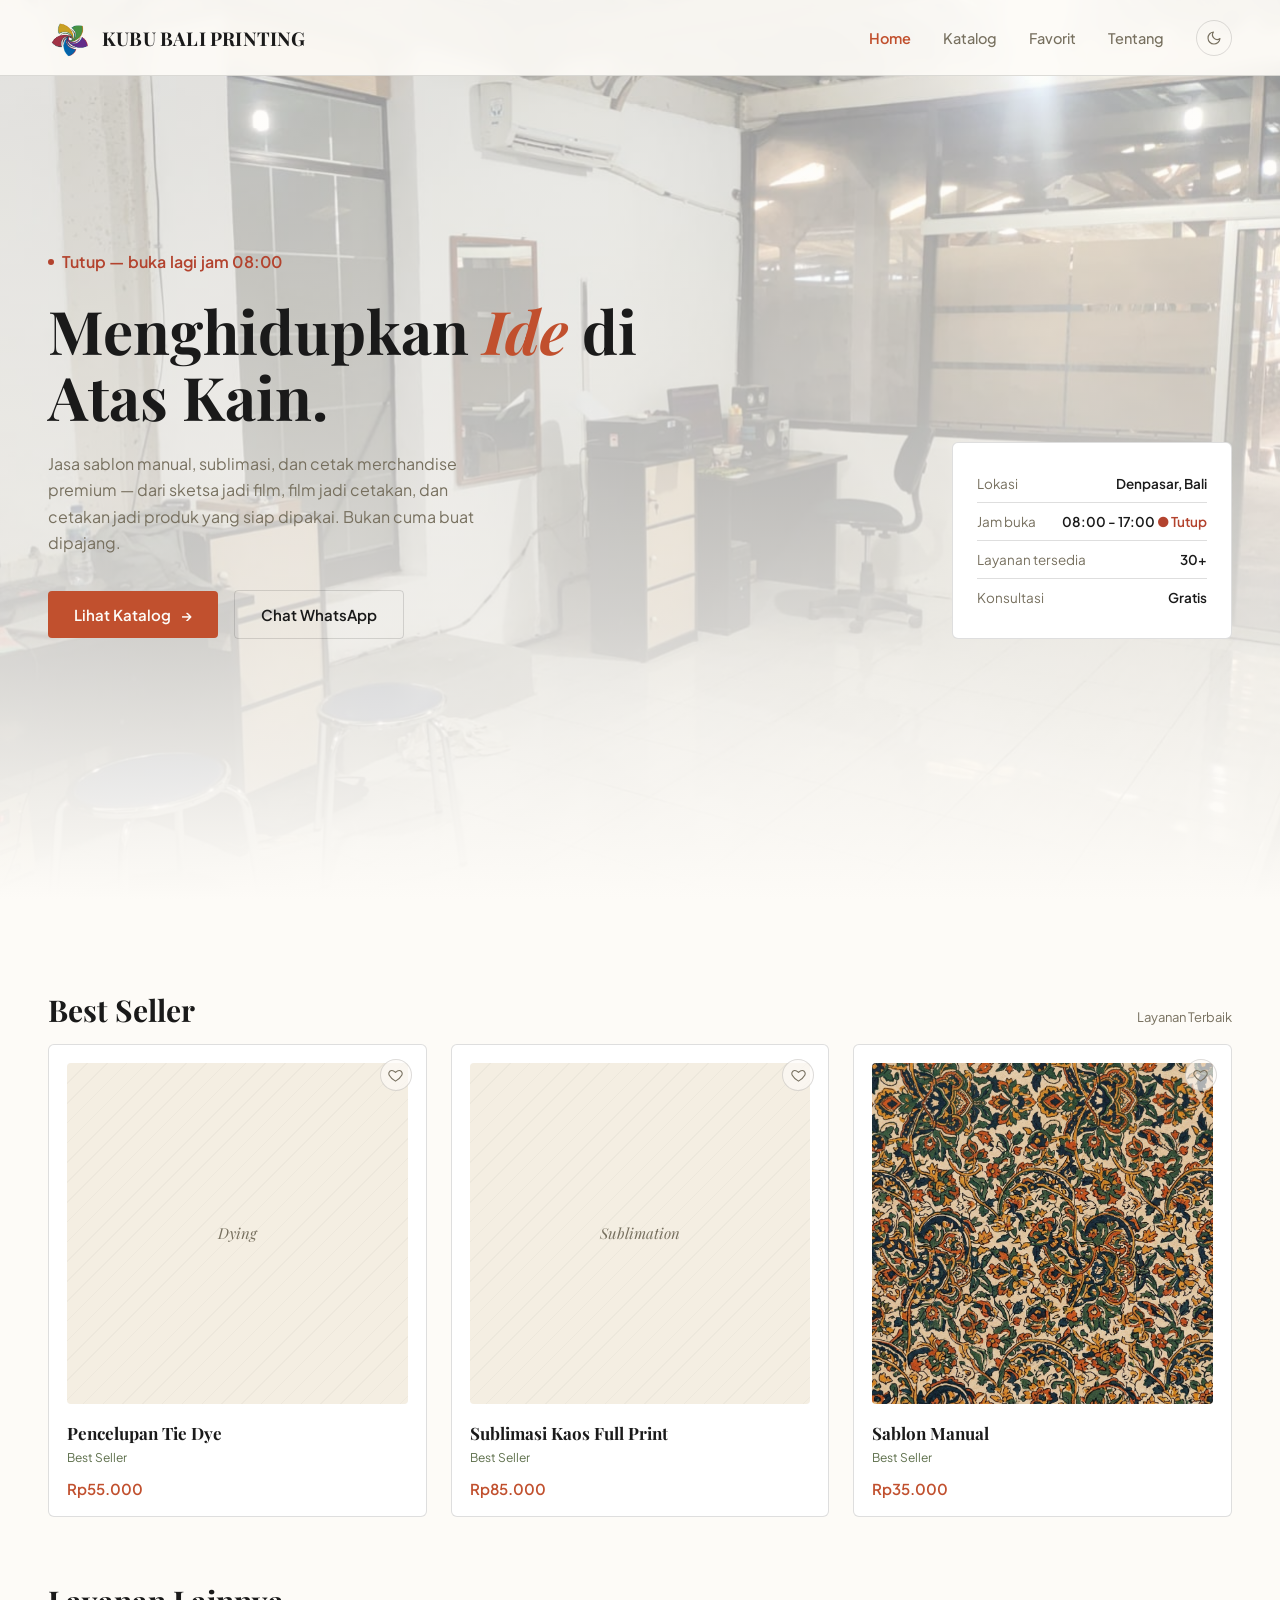
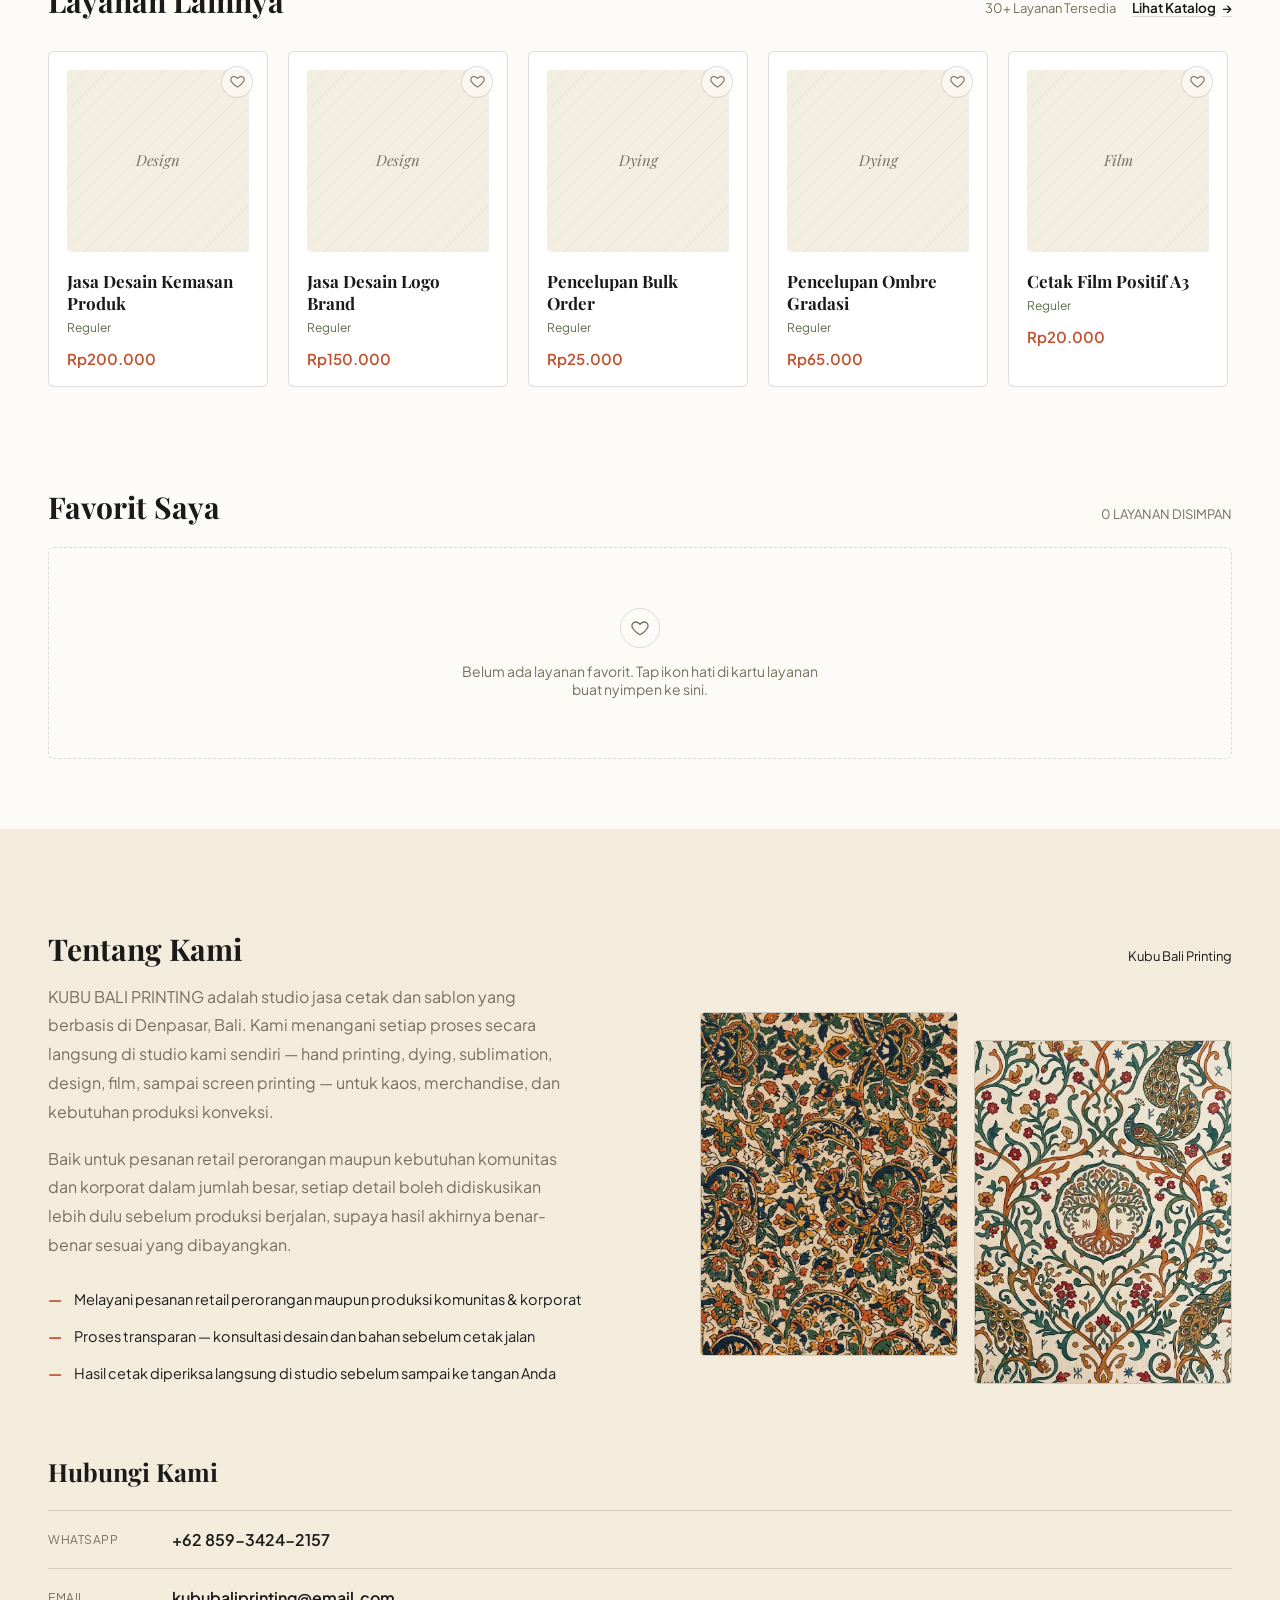
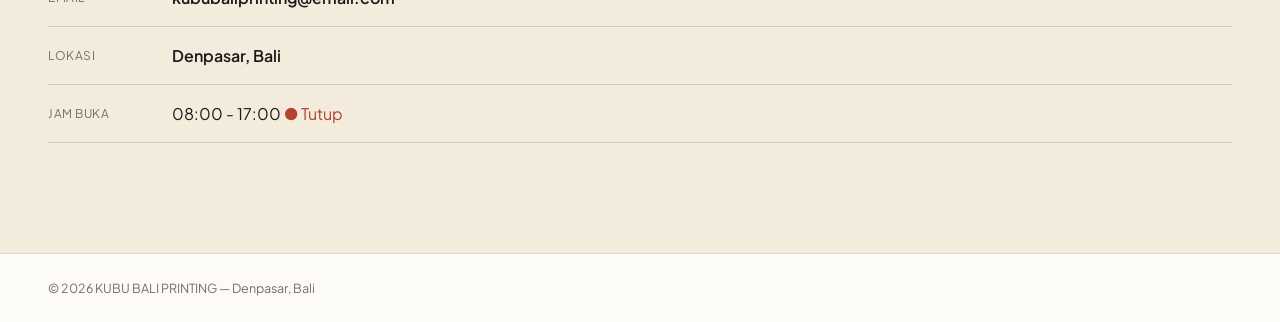
==== commit af88750e: "upd" ====
--- a/index.html
+++ b/index.html
@@ -9,7 +9,7 @@
     <link rel="icon" href="gambar/logo.png" type="image/png">
     <link rel="preconnect" href="https://fonts.googleapis.com">
     <link rel="preconnect" href="https://fonts.gstatic.com" crossorigin>
-    <link href="https://fonts.googleapis.com/css2?family=Playfair+Display:ital,wght@0,600;0,700;0,900;1,700&family=Plus+Jakarta+Sans:wght@400;500;600;700&family=JetBrains+Mono:wght@400;500;600&display=swap" rel="stylesheet">
+    <link href="https://fonts.googleapis.com/css2?family=Playfair+Display:ital,wght@0,600;0,700;1,600&family=Plus+Jakarta+Sans:wght@400;500;600;700&display=swap" rel="stylesheet">
 
     <link rel="stylesheet" href="style.css">
 
@@ -23,21 +23,11 @@
             }
         })();
     </script>
-
-    <!-- ================= ANIMASI PEMBUKA & ENTRANCE ================= -->
 </head>
 <body>
 
-    <!-- ================= PRELOADER ================= -->
-    <div id="preloader">
-        <div class="loader-text">KUBU BALI PRINTING</div>
-        <div class="loader-bar-container">
-            <div class="loader-bar"></div>
-        </div>
-    </div>
-
     <!-- ================= NAVBAR ================= -->
-    <nav class="animate-on-load delay-1">
+    <nav>
         <div class="logo">
             <img id="LogoGambar" src="gambar/logo.png" alt="KUBU BALI PRINTING">
             KUBU BALI PRINTING
@@ -62,24 +52,6 @@
         </div>
     </nav>
 
-    <!-- ================= PAGE NAVIGATOR (titik posisi halaman, kanan layar) ================= -->
-    <div class="page-nav" id="pageNav" aria-label="Navigasi halaman">
-        <button class="page-nav-arrow" id="pageNavUp" type="button" aria-label="Ke halaman sebelumnya">
-            <svg viewBox="0 0 24 24"><polyline points="6 15 12 9 18 15"></polyline></svg>
-        </button>
-
-        <div class="page-nav-dots" id="pageNavDots">
-            <button class="page-nav-dot" data-target="home" aria-label="Ke Home" type="button"></button>
-            <button class="page-nav-dot" data-target="product" aria-label="Ke Katalog" type="button"></button>
-            <button class="page-nav-dot" data-target="favorite" aria-label="Ke Favorit" type="button"></button>
-            <button class="page-nav-dot" data-target="about" aria-label="Ke Tentang" type="button"></button>
-        </div>
-
-        <button class="page-nav-arrow" id="pageNavDown" type="button" aria-label="Ke halaman berikutnya">
-            <svg viewBox="0 0 24 24"><polyline points="6 9 12 15 18 9"></polyline></svg>
-        </button>
-    </div>
-
     <!-- ================= HOME ================= -->
     <section id="home">
         <!-- Background Home: gambar/video diatur lewat HERO_BACKGROUND
@@ -89,17 +61,17 @@
         </div>
 
         <div class="hero-inner">
-            <div class="hero-text animate-on-load delay-2">
+            <div class="hero-text">
                 <p class="hero-eyebrow" id="jamStatus">Studio Cetak &amp; Sablon — Denpasar</p>
-                <h1>Menghidupkan <span>Ide</span> di Atas Kain.</h1>
+                <h1>Menghidupkan <em>Ide</em> di Atas Kain.</h1>
                 <p>Jasa sablon manual, sublimasi, dan cetak merchandise premium — dari sketsa jadi film, film jadi cetakan, dan cetakan jadi produk yang siap dipakai. Bukan cuma buat dipajang.</p>
                 <div class="hero-cta-group">
                     <a class="hero-cta" href="#product">Lihat Katalog <span class="cta-arrow" aria-hidden="true">→</span></a>
-                    <a class="hero-cta hero-cta-ghost" href="https://wa.me/6285934242157?text=Halo%20KUBU%20BALI%20PRINTING%2C%20saya%20mau%20konsultasi%20desain.">Mulai Project Sekarang</a>
-                </div>
-            </div>
-
-            <div class="hero-panel animate-on-load delay-3">
+                    <a class="hero-cta hero-cta-ghost" href="https://wa.me/6285934242157?text=Halo%20KUBU%20BALI%20PRINTING%2C%20saya%20mau%20konsultasi%20desain.">Chat WhatsApp</a>
+                </div>
+            </div>
+
+            <div class="hero-panel">
                 <div class="hero-panel-row">
                     <span>Lokasi</span>
                     <span>Denpasar, Bali</span>
@@ -118,49 +90,43 @@
                 </div>
             </div>
         </div>
-
-        <div class="ticker animate-on-load delay-4">
-            <div class="ticker-track" id="tickerTrack"></div>
-        </div>
     </section>
 
     <!-- ================= PRODUCT ================= -->
     <section id="product">
-        <div class="section-head animate-on-load delay-4">
+        <div class="section-head">
             <h2>Best Seller</h2>
-            <span class="section-index">LAYANAN TERBAIK</span>
-        </div>
-        <p class="geser animate-on-load delay-4">← Geser untuk melihat layanan →</p>
-
-        <div class="card-container animate-on-load delay-5" id="bestSellerContainer"></div>
-
-        <br><br>
-
-        <div class="section-head animate-on-load delay-5">
+            <span class="section-index">Layanan terbaik</span>
+        </div>
+        <p class="geser">← Geser untuk melihat layanan →</p>
+
+        <div class="card-container" id="bestSellerContainer"></div>
+
+        <div class="section-head section-head--spaced">
             <h2>Layanan Lainnya</h2>
             <div class="section-head-actions">
-                <span class="section-index">30+ LAYANAN TERSEDIA</span>
+                <span class="section-index">30+ layanan tersedia</span>
                 <button type="button" class="view-catalog-btn" data-open-catalog>
                     Lihat Katalog <span aria-hidden="true">→</span>
                 </button>
             </div>
         </div>
-        <p class="product-geser animate-on-load delay-5">← Geser untuk melihat layanan →</p>
-
-        <div class="product-scroll animate-on-load delay-6" id="productContainer"></div>
+        <p class="product-geser">← Geser untuk melihat layanan →</p>
+
+        <div class="product-scroll" id="productContainer"></div>
     </section>
 
     <!-- ================= FAVORIT ================= -->
     <section id="favorite">
-        <div class="section-head animate-on-load delay-4">
+        <div class="section-head">
             <h2>Favorit Saya</h2>
-            <span class="section-index" id="favoriteCount">0 LAYANAN DISIMPAN</span>
-        </div>
-        <p class="product-geser animate-on-load delay-4">← Geser untuk melihat layanan →</p>
-
-        <div class="product-scroll animate-on-load delay-5" id="favoriteContainer"></div>
-
-        <div class="favorite-empty animate-on-load delay-5" id="favoriteEmpty">
+            <span class="section-index" id="favoriteCount">0 layanan disimpan</span>
+        </div>
+        <p class="product-geser">← Geser untuk melihat layanan →</p>
+
+        <div class="product-scroll" id="favoriteContainer"></div>
+
+        <div class="favorite-empty" id="favoriteEmpty">
             <span class="favorite-empty-icon">
                 <svg viewBox="0 0 24 24"><path d="M12 21s-7.6-4.7-10-9.4C0.3 8.3 2 4.4 5.8 4c2-.2 3.8.7 6.2 3 2.4-2.3 4.2-3.2 6.2-3 3.8.4 5.5 4.3 3.8 7.6C19.6 16.3 12 21 12 21Z"/></svg>
             </span>
@@ -170,13 +136,13 @@
 
     <!-- ================= ABOUT ================= -->
     <section id="about">
-        <div class="section-head animate-on-load delay-4">
+        <div class="section-head">
             <h2>Tentang Kami</h2>
-            <span class="section-index">KUBU BALI PRINTING</span>
+            <span class="section-index">Kubu Bali Printing</span>
         </div>
 
         <div class="about-grid">
-            <div class="about-copy animate-on-load delay-5">
+            <div class="about-copy">
                 <p>
                     KUBU BALI PRINTING adalah studio jasa cetak dan sablon yang berbasis di
                     Denpasar, Bali. Kami menangani setiap proses secara langsung di studio kami
@@ -196,18 +162,18 @@
                 </ul>
             </div>
 
-            <div class="about-media animate-on-load delay-6">
+            <div class="about-media">
                 <img class="about-media-photo--main" src="gambar/HANDPRINTING1.jpg" alt="Motif hand printing hasil produksi KUBU BALI PRINTING" loading="lazy">
                 <img class="about-media-photo--offset" src="gambar/HANDPRINTING2.jpg" alt="Motif hand printing lain hasil produksi KUBU BALI PRINTING" loading="lazy">
             </div>
         </div>
 
-        <h3 class="contact-heading animate-on-load delay-5">Hubungi Kami</h3>
-
-        <div class="contact-box animate-on-load delay-6" id="contact">
+        <h3 class="contact-heading">Hubungi Kami</h3>
+
+        <div class="contact-box" id="contact">
             <div class="contact-item">
                 <span class="label">WhatsApp</span>
-                <a href="https://wa.me/6285934242157" target="_blank">+62 859-3424-2157</a>
+                <a href="https://wa.me/6285934242157">+62 859-3424-2157</a>
             </div>
 
             <div class="contact-item">
@@ -227,14 +193,13 @@
         </div>
     </section>
 
-    <footer class="animate-on-load delay-6">
+    <footer>
         <span>© 2026 KUBU BALI PRINTING — Denpasar, Bali</span>
     </footer>
-    
+
     <script src="java/theme.js"></script>
     <script src="java/nav.js"></script>
     <script src="java/herobg.js"></script>
-    <script src="java/pagenav.js"></script>
     <script src="java/data.js"></script>
     <script src="java/favorite.js"></script>
     <script src="java/catalog.js"></script>
--- a/style.css
+++ b/style.css
@@ -1,13 +1,10 @@
 /* ================================================================
    KUBU BALI PRINTING — design tokens
-   Palette   : krem hangat #FDFBF7 / arang #1A1A1A / aksen terakota #C1502E
-               sekunder zaitun tua #5C6E4A
-   Type      : Playfair Display (display, serif-editorial)
-               Plus Jakarta Sans (body) / JetBrains Mono (spec-tags)
-   Signature : layanan ditampilkan sebagai "inventory tag" bernomor
-               stok + ticker spesifikasi berjalan di bawah hero —
-               dibungkus dalam nuansa studio kreatif yang hangat,
-               bukan template teknologi dingin.
+   Palette : krem hangat / arang, dengan terakota sebagai SATU aksen
+             (dipakai buat CTA & harga) dan zaitun buat status "buka".
+   Type    : Playfair Display untuk heading, Plus Jakarta Sans untuk
+             semua teks lainnya — nav, harga, spec, tombol. Cuma dua
+             keluarga font, dipakai konsisten di seluruh halaman.
 ================================================================= */
 
 :root{
@@ -19,7 +16,6 @@
     --paper-ink:#1A1A1A;
     --amber:#C1502E;
     --teal:#5C6E4A;
-    --teal-deep:#3E4A32;
     --text:#1A1A1A;
     --muted:#77705F;
     --muted-paper:#77705F;
@@ -27,18 +23,16 @@
     --rule-paper:rgba(26,26,26,0.16);
     --status-tutup:#B3432E;
 
-    /* nilai tetap — dipakai di atas warna aksen (terakota) yang
-       tidak ikut berubah antara mode terang & gelap */
+    /* nilai tetap — dipakai di atas warna aksen yang tidak ikut
+       berubah antara mode terang & gelap */
     --ink-fixed:#FDFBF7;
 
     --font-display:'Playfair Display', serif;
-    --font-mono:'JetBrains Mono', monospace;
     --font-body:'Plus Jakarta Sans', sans-serif;
 
     color-scheme:light;
 }
 
-/* ================= MODE GELAP (opsional, studio malam) ================= */
 :root[data-theme="dark"]{
     --ink:#201D18;
     --ink-rgb:32,29,24;
@@ -48,7 +42,6 @@
     --paper-ink:#F3ECDD;
     --amber:#E0824A;
     --teal:#8FA06B;
-    --teal-deep:#5C6E4A;
     --text:#F3ECDD;
     --muted:#B2A995;
     --muted-paper:#B2A995;
@@ -67,13 +60,10 @@
     box-sizing:border-box;
 }
 
-/* ================= TRANSISI TEMA (night mode ⇄ light mode) ================= */
-/* biar pergantian warna pas toggle kerasa smooth, bukan langsung "jedug" */
-
 *,
 *::before,
 *::after{
-    transition:background-color .4s ease, border-color .4s ease, color .4s ease, fill .4s ease, stroke .4s ease;
+    transition:background-color .3s ease, border-color .3s ease, color .3s ease;
 }
 
 html{
@@ -85,6 +75,7 @@
     background:var(--ink);
     color:var(--text);
     overflow-x:hidden;
+    -webkit-font-smoothing:antialiased;
 }
 
 img{
@@ -101,11 +92,20 @@
     color:var(--ink-fixed);
 }
 
+@media (prefers-reduced-motion:reduce){
+    *,
+    *::before,
+    *::after{
+        transition-duration:0.01ms !important;
+        animation-duration:0.01ms !important;
+    }
+}
+
 /* ================= NAVBAR ================= */
 
 nav{
     width:100%;
-    height:72px;
+    height:76px;
 
     display:flex;
     justify-content:space-between;
@@ -113,8 +113,8 @@
 
     padding:0 48px;
 
-    background:rgba(var(--ink-rgb),0.9);
-    backdrop-filter:blur(8px);
+    background:rgba(var(--ink-rgb),0.92);
+    backdrop-filter:blur(6px);
     border-bottom:1px solid var(--rule);
 
     position:fixed;
@@ -125,9 +125,9 @@
 
 .logo{
     font-family:var(--font-display);
-    font-size:20px;
+    font-size:19px;
     font-weight:700;
-    letter-spacing:0.5px;
+    letter-spacing:0.2px;
 
     display:flex;
     align-items:center;
@@ -135,108 +135,63 @@
 }
 
 #LogoGambar{
-    width:50px;
-    height:50px;
+    width:42px;
+    height:42px;
     object-fit:contain;
 }
 
 .nav-right{
     display:flex;
     align-items:center;
-    gap:28px;
+    gap:32px;
 }
 
 .nav-menu{
     display:flex;
     align-items:center;
-    gap:36px;
+    gap:32px;
 
     list-style:none;
 }
 
-.nav-menu li{
-    display:flex;
-    align-items:center;
-    gap:7px;
-}
-
-/* titik status "lagi di sini" — bahasa visual sama kayak status jam
-   buka di hero (dot teal nyala), biar kesannya nyambung satu tema */
-.nav-menu li.active::before{
-    content:"";
-    width:6px;
-    height:6px;
-    flex-shrink:0;
-    border-radius:50%;
-    background:var(--teal);
-    box-shadow:0 0 8px var(--teal);
-}
-
 .nav-menu a{
-    font-family:var(--font-mono);
-    font-size:13px;
-    text-transform:uppercase;
-    letter-spacing:1px;
+    font-family:var(--font-body);
+    font-size:14.5px;
+    font-weight:500;
 
     color:var(--muted);
     text-decoration:none;
 
     transition:color .2s ease;
-    position:relative;
-}
-
-.nav-menu a::before{
-    content:"[ ";
-    color:var(--amber);
-    opacity:0;
-    transition:opacity .2s ease;
-}
-
-.nav-menu a::after{
-    content:" ]";
-    color:var(--amber);
-    opacity:0;
-    transition:opacity .2s ease;
 }
 
 .nav-menu a:hover{
     color:var(--text);
 }
 
-.nav-menu a:hover::before,
-.nav-menu a:hover::after{
-    opacity:1;
-}
-
-/* ================= NAV ACTIVE (posisi kita sekarang di halaman) ================= */
-
 .nav-menu a.active{
     color:var(--amber);
-}
-
-.nav-menu a.active::before,
-.nav-menu a.active::after{
-    opacity:1;
-}
-
-/* ================= THEME TOGGLE (night mode / light mode) ================= */
+    font-weight:600;
+}
+
+/* ================= THEME TOGGLE ================= */
 
 .theme-toggle{
     flex-shrink:0;
-    width:38px;
-    height:38px;
+    width:36px;
+    height:36px;
     border-radius:50%;
 
     display:flex;
     align-items:center;
     justify-content:center;
 
-    background:var(--surface);
+    background:transparent;
     border:1px solid var(--rule);
-    color:var(--text);
+    color:var(--muted);
 
     cursor:pointer;
-    transition:border-color .2s ease, color .2s ease, background .2s ease;
+    transition:border-color .2s ease, color .2s ease;
 }
 
 .theme-toggle:hover{
@@ -245,59 +200,53 @@
 }
 
 .theme-toggle svg{
-    width:18px;
-    height:18px;
-    stroke:currentColor;
-    fill:none;
-    stroke-width:2;
-    stroke-linecap:round;
-    stroke-linejoin:round;
-}
-
-.theme-toggle .icon-sun{
-    display:none;
-}
-
-:root[data-theme="dark"] .theme-toggle .icon-sun{
-    display:block;
-}
-
-:root[data-theme="dark"] .theme-toggle .icon-moon{
-    display:none;
-}
-
-/* ================= NAV TOGGLE (PANAH DROPDOWN — MOBILE ONLY) ================= */
-/* disembunyikan di desktop, nav-menu tetap tampil horizontal seperti biasa */
-
-.nav-toggle{
-    display:none;
-    flex-shrink:0;
-    width:38px;
-    height:38px;
-    border-radius:50%;
-
-    align-items:center;
-    justify-content:center;
-
-    background:var(--surface);
-    border:1px solid var(--rule);
-    color:var(--text);
-
-    cursor:pointer;
-    transition:border-color .2s ease, color .2s ease, transform .25s ease;
-}
-
-.nav-toggle:hover{
-    border-color:var(--amber);
-    color:var(--amber);
-}
-
-.nav-toggle svg{
     width:16px;
     height:16px;
     stroke:currentColor;
     fill:none;
-    stroke-width:2;
+    stroke-width:1.75;
+    stroke-linecap:round;
+    stroke-linejoin:round;
+}
+
+.theme-toggle .icon-sun{
+    display:none;
+}
+
+:root[data-theme="dark"] .theme-toggle .icon-sun{
+    display:block;
+}
+
+:root[data-theme="dark"] .theme-toggle .icon-moon{
+    display:none;
+}
+
+/* ================= NAV TOGGLE (mobile) ================= */
+
+.nav-toggle{
+    display:none;
+    flex-shrink:0;
+    width:36px;
+    height:36px;
+
+    align-items:center;
+    justify-content:center;
+
+    background:transparent;
+    border:1px solid var(--rule);
+    border-radius:50%;
+    color:var(--muted);
+
+    cursor:pointer;
+    transition:border-color .2s ease, color .2s ease, transform .25s ease;
+}
+
+.nav-toggle svg{
+    width:15px;
+    height:15px;
+    stroke:currentColor;
+    fill:none;
+    stroke-width:1.75;
     stroke-linecap:round;
     stroke-linejoin:round;
     transition:transform .25s ease;
@@ -310,14 +259,18 @@
 /* ================= SECTION ================= */
 
 section{
-    padding:100px 48px;
-    scroll-margin-top:72px;
-}
-
-#home,
-#product,
-#about{
+    padding:110px 48px;
+    scroll-margin-top:76px;
+}
+
+#home{
     min-height:100vh;
+}
+
+@supports (height:100svh){
+    #home{
+        min-height:100svh;
+    }
 }
 
 /* ================= HOME / HERO ================= */
@@ -326,22 +279,10 @@
     position:relative;
     overflow:hidden;
     display:flex;
-    flex-direction:column;
-    justify-content:center;
-    gap:0;
-    padding-top:72px;
-    padding-bottom:0;
-    background:
-        radial-gradient(circle at 85% 20%, rgba(193,80,46,0.08), transparent 45%),
-        var(--ink);
-}
-
-/* ================= HERO BACKGROUND (gambar / video) =================
-   Wadah kosong secara default — cuma keliatan gradient/warna --ink di
-   atas. Begitu java/herobg.js nyuntik <img> atau <video> ke dalamnya
-   (lihat konfigurasi HERO_BACKGROUND di file itu), media itu otomatis
-   ngisi penuh section Home di belakang teks & panel, videonya autoplay,
-   muted, loop, biar jalan sendiri tanpa diklik. */
+    align-items:center;
+    padding-top:76px;
+    background:var(--ink);
+}
 
 .hero-bg{
     position:absolute;
@@ -362,53 +303,40 @@
 .hero-bg-overlay{
     position:absolute;
     inset:0;
-    background:
-        radial-gradient(circle at 85% 20%, rgba(193,80,46,0.10), transparent 45%),
-        linear-gradient(180deg, rgba(var(--ink-rgb),0.55) 0%, rgba(var(--ink-rgb),0.78) 65%, var(--ink) 100%);
+    background:linear-gradient(180deg, rgba(var(--ink-rgb),0.5) 0%, rgba(var(--ink-rgb),0.82) 70%, var(--ink) 100%);
 }
 
 .hero-inner{
     position:relative;
     z-index:1;
-    flex:1;
     display:grid;
-    grid-template-columns:1.2fr 0.8fr;
+    grid-template-columns:1.3fr 0.7fr;
     align-items:end;
-    column-gap:60px;
+    column-gap:64px;
     max-width:1200px;
     margin:0 auto;
     width:100%;
-    padding:60px 0;
+    padding:70px 0;
 }
 
 .hero-eyebrow{
-    font-family:var(--font-mono);
-    font-size:12px;
+    font-family:var(--font-body);
+    font-size:13px;
+    font-weight:600;
     color:var(--teal);
-    letter-spacing:1.5px;
-    text-transform:uppercase;
-    margin-bottom:24px;
+    letter-spacing:0.2px;
+    margin-bottom:22px;
     display:inline-flex;
     align-items:center;
-    gap:10px;
-
-    padding:8px 16px 8px 14px;
-    border:1px solid var(--rule);
-    border-radius:50px;
-    background:var(--surface);
+    gap:8px;
 }
 
 .hero-eyebrow::before{
     content:"";
-    width:8px;
-    height:8px;
+    width:6px;
+    height:6px;
     border-radius:50%;
     background:var(--teal);
-    box-shadow:0 0 8px var(--teal);
-}
-
-.hero-eyebrow.status-buka{
-    color:var(--teal);
 }
 
 .hero-eyebrow.status-tutup{
@@ -417,28 +345,27 @@
 
 .hero-eyebrow.status-tutup::before{
     background:var(--status-tutup);
-    box-shadow:0 0 8px var(--status-tutup);
 }
 
 .hero-text h1{
     font-family:var(--font-display);
-    font-size:clamp(40px,6vw,64px);
+    font-size:clamp(38px,5.5vw,60px);
     font-weight:700;
-    line-height:1.05;
-    max-width:560px;
-}
-
-.hero-text h1 span{
+    line-height:1.1;
+    max-width:600px;
+}
+
+.hero-text h1 em{
+    font-style:italic;
     color:var(--amber);
 }
 
 .hero-text p{
-    font-family:var(--font-mono);
-    font-size:15px;
+    font-size:16px;
     color:var(--muted);
-    max-width:420px;
-    margin-top:24px;
-    line-height:1.6;
+    max-width:440px;
+    margin-top:22px;
+    line-height:1.65;
 }
 
 .hero-cta-group{
@@ -446,7 +373,7 @@
     flex-wrap:wrap;
     align-items:center;
     gap:16px;
-    margin-top:36px;
+    margin-top:34px;
 }
 
 .hero-cta{
@@ -454,71 +381,55 @@
     align-items:center;
     gap:10px;
 
-    margin-top:8px;
     padding:14px 26px;
 
     background:var(--amber);
     color:var(--ink-fixed);
 
-    font-family:var(--font-mono);
-    font-weight:700;
-    font-size:14px;
-    letter-spacing:0.5px;
-    text-transform:uppercase;
+    font-family:var(--font-body);
+    font-weight:600;
+    font-size:15px;
     text-decoration:none;
 
     border-radius:4px;
-    transition:transform .25s ease, box-shadow .25s ease, background-color .25s ease;
+    transition:transform .2s ease, background-color .2s ease;
 }
 
 .hero-cta:hover{
-    transform:translateY(-3px);
-    box-shadow:0 14px 28px -8px rgba(193,80,46,0.4);
+    transform:translateY(-2px);
 }
 
 .hero-cta .cta-arrow{
     display:inline-block;
-    transition:transform .25s ease;
+    transition:transform .2s ease;
 }
 
 .hero-cta:hover .cta-arrow{
-    transform:translateX(4px);
+    transform:translateX(3px);
 }
 
 .hero-cta-ghost{
     background:transparent;
     border:1px solid var(--rule);
     color:var(--text);
-    box-shadow:none;
 }
 
 .hero-cta-ghost:hover{
-    background:var(--surface);
     border-color:var(--amber);
     color:var(--amber);
-    box-shadow:none;
+    background:transparent;
 }
 
 .hero-panel{
     width:100%;
-    max-width:290px;
+    max-width:280px;
     justify-self:end;
-    margin-bottom:6px;
 
     background:var(--surface);
     border:1px solid var(--rule);
-    border-radius:8px;
-    box-shadow:0 24px 50px -20px rgba(26,26,26,0.22);
-
-    padding:24px;
-
-    transform:rotate(-1.1deg);
-    transition:transform .45s cubic-bezier(.2,.8,.2,1), box-shadow .45s ease;
-}
-
-.hero-panel:hover{
-    transform:rotate(0deg) translateY(-4px);
-    box-shadow:0 30px 60px -18px rgba(26,26,26,0.28);
+    border-radius:6px;
+
+    padding:22px 24px;
 }
 
 .hero-panel-row{
@@ -529,8 +440,7 @@
     padding:10px 0;
     border-bottom:1px solid var(--rule);
 
-    font-family:var(--font-mono);
-    font-size:13px;
+    font-size:13.5px;
 }
 
 .hero-panel-row:last-child{
@@ -554,9 +464,6 @@
     color:var(--status-tutup);
 }
 
-/* selector di atas (.hero-panel-row span:last-child) lebih spesifik
-   dan bikin warna status ketiban jadi putih, jadi ditimpa lagi di sini
-   biar dot & tulisan Buka/Tutup di panel kanan ikut berwarna */
 .hero-panel-row span.status-buka{
     color:var(--teal);
 }
@@ -565,161 +472,12 @@
     color:var(--status-tutup);
 }
 
-/* spec ticker — signature element */
-
-.ticker{
-    position:relative;
-    z-index:1;
-    width:100%;
-    overflow:hidden;
-
-    background:var(--surface);
-    border-top:1px solid var(--rule);
-    border-bottom:1px solid var(--rule);
-
-    padding:14px 0;
-}
-
-.ticker-track{
-    display:flex;
-    width:max-content;
-    animation:scroll-ticker 28s linear infinite;
-}
-
-.ticker-track span{
-    font-family:var(--font-mono);
-    font-size:13px;
-    color:var(--muted);
-    white-space:nowrap;
-    padding:0 28px;
-    border-right:1px solid var(--rule);
-}
-
-.ticker-track span b{
-    color:var(--amber);
-    font-weight:600;
-}
-
-@keyframes scroll-ticker{
-    from{ transform:translateX(0); }
-    to{ transform:translateX(-50%); }
-}
-
-@media (prefers-reduced-motion:reduce){
-    .ticker-track{
-        animation:none;
-        overflow-x:auto;
-    }
-
-    *,
-    *::before,
-    *::after{
-        transition-duration:0.01ms !important;
-    }
-}
-
-/* ================= PAGE NAVIGATOR (titik posisi halaman, kanan layar) =================
-   Nempel fixed di kanan, isinya panah atas/bawah + titik per section
-   (Home/Katalog/Favorit/Tentang). Titik yang lagi aktif jadi pill
-   amber lebih panjang, sisanya oval abu-abu kecil — bahasa visual yang
-   sama kayak titik status "lagi di sini" di navbar, cuma versi vertikal. */
-
-.page-nav{
-    position:fixed;
-    top:50%;
-    right:22px;
-    transform:translateY(-50%);
-    z-index:500;
-
-    display:flex;
-    flex-direction:column;
-    align-items:center;
-    gap:14px;
-}
-
-.page-nav-arrow{
-    flex-shrink:0;
-    width:34px;
-    height:34px;
-    border-radius:50%;
-
-    display:flex;
-    align-items:center;
-    justify-content:center;
-
-    background:var(--surface);
-    border:1px solid var(--rule);
-    color:var(--muted);
-
-    cursor:pointer;
-    transition:border-color .2s ease, color .2s ease, background .2s ease, opacity .2s ease;
-}
-
-.page-nav-arrow:hover{
-    border-color:var(--amber);
-    color:var(--amber);
-}
-
-.page-nav-arrow svg{
-    width:16px;
-    height:16px;
-    stroke:currentColor;
-    fill:none;
-    stroke-width:2;
-    stroke-linecap:round;
-    stroke-linejoin:round;
-}
-
-.page-nav-arrow.is-disabled{
-    opacity:.35;
-    pointer-events:none;
-}
-
-.page-nav-dots{
-    display:flex;
-    flex-direction:column;
-    align-items:center;
-    gap:12px;
-    padding:4px 0;
-}
-
-.page-nav-dot{
-    flex-shrink:0;
-    width:8px;
-    height:8px;
-    padding:0;
-    border:none;
-    border-radius:999px;
-
-    background:var(--rule);
-    cursor:pointer;
-
-    transition:height .3s ease, background .3s ease, box-shadow .3s ease;
-}
-
-.page-nav-dot:hover{
-    background:var(--muted);
-}
-
-.page-nav-dot.active{
-    height:30px;
-    background:var(--amber);
-    box-shadow:0 0 10px rgba(193,80,46,0.5);
-}
-
-@media (max-width:768px){
-    .page-nav{
-        display: none;
-    }
-}
-
 /* ================= PRODUCT / BEST SELLER ================= */
 
 #product{
     background:var(--ink);
-    min-height:auto;
-    padding-top:80px;
-    padding-bottom:40px;
+    padding-top:90px;
+    padding-bottom:50px;
 }
 
 .section-head{
@@ -728,28 +486,30 @@
     justify-content:space-between;
     gap:20px;
     max-width:1200px;
-    margin:0 auto 12px;
+    margin:0 auto 14px;
+}
+
+.section-head--spaced{
+    margin-top:64px;
 }
 
 .section-head h2{
     font-family:var(--font-display);
-    font-size:32px;
+    font-size:30px;
     font-weight:700;
-    letter-spacing:0.5px;
 }
 
 .section-index{
-    font-family:var(--font-mono);
+    font-family:var(--font-body);
     color:var(--muted);
     font-size:13px;
-}
-
-/* ================= TOMBOL "LIHAT KATALOG" (shortcut ke modal katalog penuh) ================= */
+    text-transform:capitalize;
+}
 
 .section-head-actions{
     display:flex;
     align-items:center;
-    gap:14px;
+    gap:16px;
     flex-wrap:wrap;
     justify-content:flex-end;
 }
@@ -759,22 +519,21 @@
     align-items:center;
     gap:6px;
 
-    padding:8px 16px;
-
-    background:transparent;
-    border:1px solid var(--rule);
-    border-radius:50px;
-    color:var(--muted);
-
-    font-family:var(--font-mono);
-    font-size:12px;
+    padding:0;
+
+    background:none;
+    border:none;
+    color:var(--text);
+
+    font-family:var(--font-body);
+    font-size:13.5px;
     font-weight:600;
-    letter-spacing:0.4px;
-    text-transform:uppercase;
-    white-space:nowrap;
     cursor:pointer;
-
-    transition:border-color .2s ease, color .2s ease, transform .2s ease;
+    text-decoration:underline;
+    text-decoration-color:var(--rule);
+    text-underline-offset:3px;
+
+    transition:color .2s ease, text-decoration-color .2s ease;
 }
 
 .view-catalog-btn span{
@@ -783,21 +542,12 @@
 }
 
 .view-catalog-btn:hover{
-    border-color:var(--amber);
     color:var(--amber);
+    text-decoration-color:var(--amber);
 }
 
 .view-catalog-btn:hover span{
     transform:translateX(3px);
-}
-
-.section-sub{
-    max-width:1200px;
-    margin:0 auto 40px;
-
-    font-family:var(--font-mono);
-    font-size:13px;
-    color:var(--muted);
 }
 
 .card-container{
@@ -806,7 +556,7 @@
 
     display:grid;
     grid-template-columns:repeat(3,1fr);
-    gap:20px;
+    gap:24px;
 }
 
 .card{
@@ -814,24 +564,18 @@
     background:var(--surface);
     border:1px solid var(--rule);
     border-radius:6px;
-    padding:20px;
+    padding:18px;
 
     cursor:pointer;
-    transition:transform .35s cubic-bezier(.2,.8,.2,1), box-shadow .35s ease, border-color .3s ease, background-color .4s ease;
+    transition:transform .25s ease, border-color .2s ease;
 }
 
 .card:hover{
-    transform:translateY(-6px);
-    border-color:rgba(26,26,26,0.28);
-    box-shadow:0 22px 40px -14px rgba(26,26,26,0.28);
-}
-
-:root[data-theme="dark"] .card:hover{
-    border-color:rgba(243,236,221,0.3);
-    box-shadow:0 22px 40px -14px rgba(0,0,0,0.55);
-}
-
-/* ================= TOMBOL FAVORIT ("pin" ke localStorage) ================= */
+    transform:translateY(-4px);
+    border-color:var(--amber);
+}
+
+/* ================= TOMBOL FAVORIT ================= */
 
 .card-fav-btn{
     position:absolute;
@@ -839,32 +583,30 @@
     right:14px;
     z-index:6;
 
-    width:34px;
-    height:34px;
+    width:32px;
+    height:32px;
     border-radius:50%;
 
     display:flex;
     align-items:center;
     justify-content:center;
 
-    background:rgba(var(--ink-rgb),0.55);
-    backdrop-filter:blur(6px);
+    background:rgba(var(--ink-rgb),0.65);
     border:1px solid var(--rule);
     color:var(--muted);
 
     cursor:pointer;
-    transition:background-color .2s ease, border-color .2s ease, color .2s ease, transform .2s ease;
+    transition:border-color .2s ease, color .2s ease;
 }
 
 .card-fav-btn svg{
-    width:16px;
-    height:16px;
+    width:15px;
+    height:15px;
     fill:none;
     stroke:currentColor;
-    stroke-width:2;
+    stroke-width:1.75;
     stroke-linecap:round;
     stroke-linejoin:round;
-    transition:fill .2s ease;
 }
 
 .card-fav-btn span{
@@ -874,7 +616,6 @@
 .card-fav-btn:hover{
     border-color:var(--amber);
     color:var(--amber);
-    transform:scale(1.08);
 }
 
 .card-fav-btn.active{
@@ -887,18 +628,12 @@
     fill:currentColor;
 }
 
-/* varian tombol favorit di halaman detail produk — pill dengan label teks */
-
 .product-actions{
     display:flex;
     align-items:center;
     gap:14px;
     flex-wrap:wrap;
-    margin-top:10px;
-}
-
-.product-actions .hero-cta{
-    margin-top:0;
+    margin-top:6px;
 }
 
 .pdp-fav-btn{
@@ -906,25 +641,22 @@
     width:auto;
     height:auto;
     border-radius:50px;
-    padding:14px 24px;
+    padding:14px 22px;
     gap:8px;
 }
 
 .pdp-fav-btn svg{
-    width:17px;
-    height:17px;
+    width:16px;
+    height:16px;
 }
 
 .pdp-fav-btn span{
     display:inline;
-    font-family:var(--font-mono);
-    font-size:13px;
-    font-weight:700;
-    letter-spacing:0.5px;
-    text-transform:uppercase;
-}
-
-/* ================= SEKSI FAVORIT SAYA ================= */
+    font-size:14px;
+    font-weight:600;
+}
+
+/* ================= FAVORIT SAYA ================= */
 
 .favorite-empty{
     max-width:1200px;
@@ -936,46 +668,43 @@
     text-align:center;
     gap:14px;
 
-    padding:50px 24px;
+    padding:60px 24px;
 
     border:1px dashed var(--rule);
-    border-radius:8px;
+    border-radius:6px;
 }
 
 .favorite-empty-icon{
-    width:44px;
-    height:44px;
+    width:40px;
+    height:40px;
     border-radius:50%;
 
     display:flex;
     align-items:center;
     justify-content:center;
 
-    background:var(--surface);
     border:1px solid var(--rule);
     color:var(--muted);
 }
 
 .favorite-empty-icon svg{
-    width:20px;
-    height:20px;
+    width:18px;
+    height:18px;
     fill:none;
     stroke:currentColor;
-    stroke-width:2;
+    stroke-width:1.75;
 }
 
 .favorite-empty p{
-    font-family:var(--font-mono);
-    font-size:13px;
+    font-size:14px;
     color:var(--muted);
     max-width:360px;
 }
 
 #favorite{
     background:var(--ink);
-    min-height:auto;
     padding-top:40px;
-    padding-bottom:60px;
+    padding-bottom:70px;
 }
 
 .card a{
@@ -987,15 +716,11 @@
 }
 
 .card-stock{
-    font-family:var(--font-mono);
-    font-size:11px;
+    font-family:var(--font-body);
+    font-size:12px;
     color:var(--muted);
-    letter-spacing:1px;
-    margin-bottom:10px;
-    padding-right:30px;
-    white-space:nowrap;
-    overflow:hidden;
-    text-overflow:ellipsis;
+    text-transform:capitalize;
+    margin-bottom:8px;
 }
 
 .card-image-wrap{
@@ -1019,6 +744,26 @@
     object-fit:cover;
 }
 
+/* swatch: dipakai buat layanan yang belum ada foto produksi aslinya —
+   ubin polos bertuliskan nama tekniknya, ketimbang ikon yang gak nyambung */
+.card-image-wrap--swatch{
+    background:
+        repeating-linear-gradient(135deg, rgba(26,26,26,0.03) 0px, rgba(26,26,26,0.03) 1px, transparent 1px, transparent 14px),
+        var(--surface-raised);
+    padding:16px;
+    text-align:center;
+}
+
+.card-image-wrap--swatch span{
+    font-family:var(--font-display);
+    font-style:italic;
+    font-size:15px;
+    color:var(--muted);
+    text-transform:capitalize;
+    line-height:1.3;
+    overflow-wrap:break-word;
+}
+
 .card h3{
     font-family:var(--font-display);
     font-size:17px;
@@ -1026,16 +771,14 @@
 }
 
 .card .card-tag{
-    font-family:var(--font-mono);
-    font-size:11px;
+    font-family:var(--font-body);
+    font-size:12px;
     color:var(--teal);
-    text-transform:uppercase;
-    letter-spacing:1px;
     margin-top:2px;
 }
 
 .card .card-price{
-    font-family:var(--font-mono);
+    font-family:var(--font-body);
     font-size:15px;
     color:var(--amber);
     font-weight:600;
@@ -1044,8 +787,7 @@
 
 .product-geser,
 .geser{
-    font-family:var(--font-mono);
-    font-size:12px;
+    font-size:12.5px;
     color:var(--muted);
     display:none;
 }
@@ -1071,7 +813,7 @@
 }
 
 .product-scroll::-webkit-scrollbar{
-    height:6px;
+    height:5px;
 }
 
 .product-scroll::-webkit-scrollbar-thumb{
@@ -1092,7 +834,6 @@
 
 .more-card:hover{
     border-color:var(--amber);
-    border-style:dashed;
 }
 
 .more-card-inner{
@@ -1105,22 +846,21 @@
 }
 
 .more-card-plus{
-    width:44px;
-    height:44px;
+    width:40px;
+    height:40px;
     border-radius:50%;
 
     display:flex;
     align-items:center;
     justify-content:center;
 
-    background:var(--surface-raised);
     border:1px solid var(--rule);
     color:var(--amber);
 
-    font-size:22px;
+    font-size:20px;
     font-family:var(--font-display);
 
-    transition:background .25s ease, border-color .25s ease;
+    transition:background .2s ease, border-color .2s ease, color .2s ease;
 }
 
 .more-card:hover .more-card-plus{
@@ -1139,7 +879,7 @@
     color:var(--muted);
 }
 
-/* ================= CATALOG MODAL — KATALOG LENGKAP ================= */
+/* ================= CATALOG MODAL ================= */
 
 .catalog-modal{
     position:fixed;
@@ -1152,11 +892,10 @@
 
     padding:40px 24px;
 
-    background:rgba(15,16,20,0.82);
-    backdrop-filter:blur(4px);
+    background:rgba(15,16,20,0.78);
 
     opacity:0;
-    transition:opacity .25s ease;
+    transition:opacity .2s ease;
 }
 
 .catalog-modal.open{
@@ -1171,7 +910,7 @@
 
     background:var(--ink);
     border:1px solid var(--rule);
-    border-radius:10px;
+    border-radius:8px;
 
     display:flex;
     flex-direction:column;
@@ -1184,7 +923,7 @@
     justify-content:space-between;
     gap:20px;
 
-    padding:28px 32px 18px;
+    padding:26px 32px 16px;
     border-bottom:1px solid var(--rule);
 }
 
@@ -1195,28 +934,28 @@
 
 .catalog-modal-header h2{
     font-family:var(--font-display);
-    font-size:26px;
+    font-size:25px;
     font-weight:700;
 }
 
 .modal-close{
     flex-shrink:0;
-    width:36px;
-    height:36px;
+    width:34px;
+    height:34px;
     border-radius:50%;
 
     display:flex;
     align-items:center;
     justify-content:center;
 
-    background:var(--surface);
+    background:none;
     border:1px solid var(--rule);
     color:var(--text);
 
-    font-size:16px;
+    font-size:15px;
     cursor:pointer;
 
-    transition:border-color .2s ease, color .2s ease, background-color .4s ease;
+    transition:border-color .2s ease, color .2s ease;
 }
 
 .modal-close:hover{
@@ -1227,23 +966,22 @@
 .category-filters{
     display:flex;
     flex-wrap:wrap;
-    gap:10px;
-
-    padding:20px 32px;
+    gap:8px;
+
+    padding:18px 32px;
     border-bottom:1px solid var(--rule);
 }
 
 .filter-btn{
-    padding:9px 18px;
+    padding:8px 16px;
 
     background:transparent;
     border:1px solid var(--rule);
     border-radius:50px;
     color:var(--muted);
 
-    font-family:var(--font-mono);
+    font-family:var(--font-body);
     font-size:13px;
-    letter-spacing:0.3px;
     cursor:pointer;
 
     transition:.2s ease;
@@ -1258,13 +996,13 @@
     background:var(--amber);
     border-color:var(--amber);
     color:var(--ink-fixed);
-    font-weight:700;
+    font-weight:600;
 }
 
 .modal-grid{
     overflow-y:auto;
 
-    padding:26px 32px 36px;
+    padding:24px 32px 34px;
 
     display:grid;
     grid-template-columns:repeat(4,1fr);
@@ -1272,7 +1010,7 @@
 }
 
 .modal-grid::-webkit-scrollbar{
-    width:8px;
+    width:6px;
 }
 
 .modal-grid::-webkit-scrollbar-thumb{
@@ -1285,8 +1023,7 @@
 #about{
     background:var(--paper);
     color:var(--paper-ink);
-    min-height:auto;
-    padding-top:80px;
+    padding-top:100px;
 }
 
 #about .section-head h2,
@@ -1294,25 +1031,9 @@
     color:var(--paper-ink);
 }
 
-#about > p{
-    max-width:640px;
-    margin:0 auto 70px;
-
-    font-size:16px;
-    line-height:1.8;
-    color:var(--muted-paper);
-}
-
-.about-lead{
-    max-width:1200px;
-    margin:0 auto;
-}
-
-/* ================= ABOUT — grid narasi + foto studio ================= */
-
 .about-grid{
     max-width:1200px;
-    margin:0 auto 64px;
+    margin:0 auto 70px;
 
     display:grid;
     grid-template-columns:1.05fr 0.95fr;
@@ -1350,13 +1071,10 @@
 }
 
 .about-points li::before{
-    content:"";
+    content:"—";
     flex-shrink:0;
-    width:7px;
-    height:7px;
-    margin-top:7px;
-    border-radius:50%;
-    background:var(--amber);
+    color:var(--amber);
+    font-weight:700;
 }
 
 .about-media{
@@ -1371,16 +1089,12 @@
     height:100%;
     aspect-ratio:3/4;
     object-fit:cover;
-    border-radius:6px;
+    border-radius:4px;
     border:1px solid var(--rule-paper);
 }
 
 .about-media-photo--offset{
-    transform:translateY(28px) rotate(1.2deg);
-}
-
-.about-media-photo--main{
-    transform:rotate(-1deg);
+    transform:translateY(28px);
 }
 
 @media (max-width:900px){
@@ -1394,15 +1108,15 @@
     }
 
     .about-media-photo--offset{
-        transform:translateY(14px) rotate(1.2deg);
+        transform:translateY(14px);
     }
 }
 
 .contact-heading{
     font-family:var(--font-display);
-    font-size:26px;
+    font-size:25px;
     font-weight:700;
-    margin-bottom:24px;
+    margin-bottom:22px;
     max-width:1200px;
     margin-left:auto;
     margin-right:auto;
@@ -1414,7 +1128,6 @@
 
     display:flex;
     flex-direction:column;
-    gap:0;
 
     border-top:1px solid var(--rule-paper);
 }
@@ -1431,11 +1144,11 @@
 }
 
 .contact-item .label{
-    font-family:var(--font-mono);
+    font-family:var(--font-body);
     font-size:12px;
     color:var(--muted-paper);
     text-transform:uppercase;
-    letter-spacing:1px;
+    letter-spacing:0.5px;
     width:110px;
     flex-shrink:0;
 }
@@ -1454,112 +1167,102 @@
 
 .back-container{
     position:sticky;
-    top:72px;
+    top:76px;
     z-index:500;
 
     max-width:1200px;
-    margin:72px auto 0;
+    margin:0 auto;
     padding:14px 48px;
 
-    background:rgba(var(--ink-rgb),0.85);
-    backdrop-filter:blur(8px);
+    background:rgba(var(--ink-rgb),0.9);
+    backdrop-filter:blur(6px);
     border-bottom:1px solid var(--rule);
-
-    transition:padding .3s ease, background-color .4s ease, border-color .4s ease;
 }
 
 .back-btn{
     display:inline-flex;
     align-items:center;
-    gap:8px;
-
-    padding:10px 20px;
+    gap:6px;
+
+    color:var(--muted);
+
+    font-size:14px;
+    font-weight:600;
+    text-decoration:none;
+
+    transition:color .2s ease;
+}
+
+.back-btn-arrow{
+    font-weight:700;
+    flex-shrink:0;
+}
+
+.back-btn-text{
+    white-space:nowrap;
+}
+
+.back-btn:hover{
+    color:var(--amber);
+}
+
+/* ================= DETAIL PRODUCT ================= */
+
+.product-detail{
+    max-width:1200px;
+    margin:40px auto 30px;
+    padding:0 48px;
+
+    display:flex;
+    gap:64px;
+    align-items:flex-start;
+}
+
+.product-image{
+    flex:0 0 380px;
 
     background:var(--surface);
     border:1px solid var(--rule);
-    color:var(--text);
-
-    font-family:var(--font-mono);
-    font-size:13px;
+    border-radius:6px;
+
+    display:flex;
+    align-items:center;
+    justify-content:center;
+    padding:44px;
+}
+
+.product-image img{
+    width:100%;
+}
+
+.product-image .card-image-wrap--swatch{
+    width:100%;
+    aspect-ratio:1/1;
+}
+
+.product-info{
+    flex:1;
+    display:flex;
+    flex-direction:column;
+    gap:16px;
+}
+
+.product-info .card-stock{
+    margin-bottom:0;
+}
+
+.product-info h1{
+    font-family:var(--font-display);
+    font-size:36px;
     font-weight:700;
-    letter-spacing:0.3px;
-    text-decoration:none;
-
-    border-radius:50px;
-    box-shadow:0 3px 0 rgba(0,0,0,0.18);
-
-    transition:.25s ease;
-}
-
-.back-btn-arrow{
+    line-height:1.15;
+}
+
+.product-info h2{
+    font-family:var(--font-body);
+    font-size:23px;
     color:var(--amber);
     font-weight:700;
-    flex-shrink:0;
-}
-
-.back-btn-text{
-    white-space:nowrap;
-}
-
-.back-btn:hover{
-    border-color:var(--amber);
-    color:var(--amber);
-    transform:translateX(-4px);
-    box-shadow:0 2px 0 rgba(0,0,0,0.18);
-}
-
-/* ================= DETAIL PRODUCT ================= */
-
-.product-detail{
-    max-width:1200px;
-    margin:24px auto 30px;
-    padding:0 48px;
-
-    display:flex;
-    gap:60px;
-    align-items:flex-start;
-}
-
-.product-image{
-    flex:0 0 380px;
-
-    background:var(--surface);
-    border:1px solid var(--rule);
-    border-radius:8px;
-
-    display:flex;
-    align-items:center;
-    justify-content:center;
-    padding:50px;
-}
-
-.product-image img{
-    width:100%;
-}
-
-.product-info{
-    flex:1;
-    display:flex;
-    flex-direction:column;
-    gap:16px;
-}
-
-.product-info .card-stock{
-    margin-bottom:0;
-}
-
-.product-info h1{
-    font-family:var(--font-display);
-    font-size:38px;
-    font-weight:700;
-    line-height:1.15;
-}
-
-.product-info h2{
-    font-family:var(--font-mono);
-    font-size:24px;
-    color:var(--amber);
-    font-weight:600;
 }
 
 .product-info p{
@@ -1581,8 +1284,7 @@
     padding:12px 0;
     border-bottom:1px solid var(--rule);
 
-    font-family:var(--font-mono);
-    font-size:13px;
+    font-size:13.5px;
 }
 
 .spec-row span:first-child{
@@ -1596,22 +1298,22 @@
 
 .product-info .hero-cta{
     align-self:flex-start;
-    margin-top:10px;
+    margin-top:6px;
 }
 
 /* ================= RECOMMEND ================= */
 
 .recommend{
     max-width:1200px;
-    margin:0 auto 80px;
+    margin:0 auto 90px;
     padding:0 48px;
 }
 
 .recommend h2{
     font-family:var(--font-display);
-    font-size:24px;
+    font-size:23px;
     font-weight:700;
-    margin-bottom:24px;
+    margin-bottom:22px;
 }
 
 .recommend-scroll{
@@ -1624,7 +1326,7 @@
 }
 
 .recommend-scroll::-webkit-scrollbar{
-    height:6px;
+    height:5px;
 }
 
 .recommend-scroll::-webkit-scrollbar-thumb{
@@ -1640,12 +1342,11 @@
 /* ================= FOOTER ================= */
 
 footer{
-    padding:24px 48px;
+    padding:26px 48px;
     background:var(--ink);
     border-top:1px solid var(--rule);
 
-    font-family:var(--font-mono);
-    font-size:12px;
+    font-size:12.5px;
     color:var(--muted);
 
     display:flex;
@@ -1657,6 +1358,7 @@
 /* ================= FOCUS STATES ================= */
 
 a:focus-visible,
+button:focus-visible,
 .card:has(:focus-visible){
     outline:2px solid var(--amber);
     outline-offset:3px;
@@ -1665,7 +1367,6 @@
 /* ================= TABLET ================= */
 
 @media (max-width:1024px) and (min-width:769px){
-
     .modal-grid{
         grid-template-columns:repeat(3,1fr);
     }
@@ -1683,23 +1384,21 @@
     }
 
     .logo{
-        font-size:17px;
+        font-size:16px;
         gap:8px;
+        white-space:nowrap;
     }
 
     #LogoGambar{
         width:26px;
         height:26px;
+        flex-shrink:0;
     }
 
     .nav-right{
-        gap:10px;
-    }
-
-    /* menu dilipat jadi bar dropdown tipis di bawah navbar, dibuka lewat
-       tombol panah (.nav-toggle) — bukan tampil selalu berjajar lagi.
-       Tiap link dikasih "tatakan" sendiri: chip bulat dengan jarak &
-       bayangan tipis, jadi kesannya ngambang di atas alasnya. */
+        gap:8px;
+    }
+
     .nav-menu{
         position:fixed;
         top:60px;
@@ -1707,98 +1406,54 @@
         width:100%;
 
         margin:0;
-        gap:10px;
-        align-items:center;
-
-        flex-wrap:nowrap;
-        overflow-x:auto;
-        -webkit-overflow-scrolling:touch;
+        gap:2px;
+        align-items:stretch;
+        flex-direction:column;
 
         max-height:0;
         padding:0 18px;
 
-        background:rgba(var(--ink-rgb),0.97);
-        backdrop-filter:blur(8px);
+        background:rgba(var(--ink-rgb),0.98);
         border-bottom:1px solid var(--rule);
-        box-shadow:0 12px 20px rgba(0,0,0,0.2);
-
-        overflow-y:hidden;
-        transition:max-height .28s ease, padding .28s ease;
+
+        overflow:hidden;
+        transition:max-height .25s ease, padding .25s ease;
 
         z-index:9998;
     }
 
-    .nav-menu::-webkit-scrollbar{
-        display:none;
-    }
-
     nav.nav-open .nav-menu{
-        max-height:68px;
-        padding:14px 18px;
-    }
-
-    .nav-menu li{
-        flex:0 0 auto;
-    }
-
-    /* "tatakan": tiap link punya alas sendiri (chip bulat) yang beda
-       warna dari bar menu, dikasih border tipis + bayangan biar
-       kelihatan menonjol/ngambang di atas alasnya */
+        max-height:280px;
+        padding:8px 18px 16px;
+    }
+
     .nav-menu a{
-        display:block;
-        font-size:12px;
-        white-space:nowrap;
-
-        padding:9px 16px;
-        border-radius:999px;
-
-        background:var(--surface);
-        border:1px solid var(--rule);
-        box-shadow:0 3px 0 rgba(0,0,0,0.18);
-    }
-
-    .nav-menu a:hover,
-    .nav-menu a:active{
-        color:var(--ink-fixed);
-        background:var(--amber);
-        border-color:var(--amber);
-        box-shadow:0 2px 0 rgba(0,0,0,0.18);
-        transform:translateY(1px);
-    }
-
-    .nav-menu a::before,
-    .nav-menu a::after{
-        content:"";
-    }
-
-    /* chip section yang lagi aktif -> ngambil gaya "tertekan" yang sama
-       kayak hover/tap, tapi nempel terus selama kita masih di section itu */
-    .nav-menu a.active{
-        color:var(--ink-fixed);
-        background:var(--amber);
-        border-color:var(--amber);
-        box-shadow:0 2px 0 rgba(0,0,0,0.18);
-    }
-
-    /* dot status disembunyikan di mobile — chip amber udah cukup jelas */
-    .nav-menu li.active::before{
-        display:none;
+        display:flex;
+        align-items:center;
+        min-height:48px;
+        font-size:15px;
+        padding:0 4px;
+        border-bottom:1px solid var(--rule);
+    }
+
+    .nav-menu li:last-child a{
+        border-bottom:none;
     }
 
     .theme-toggle{
-        width:32px;
-        height:32px;
+        width:40px;
+        height:40px;
     }
 
     .theme-toggle svg{
-        width:15px;
-        height:15px;
+        width:16px;
+        height:16px;
     }
 
     .nav-toggle{
         display:flex;
-        width:32px;
-        height:32px;
+        width:40px;
+        height:40px;
     }
 
     /* SECTION */
@@ -1817,18 +1472,14 @@
         display:flex;
         flex-direction:column;
         align-items:flex-start;
-        gap:36px;
-        padding:40px 0;
+        gap:32px;
+        padding:44px 0;
     }
 
     .hero-panel{
         max-width:100%;
+        width:100%;
         justify-self:auto;
-        transform:none;
-    }
-
-    .hero-panel:hover{
-        transform:translateY(-2px);
     }
 
     .hero-text h1{
@@ -1837,25 +1488,20 @@
     }
 
     .hero-text p{
-        font-size:13.5px;
+        font-size:14.5px;
         line-height:1.65;
     }
 
-    .hero-panel{
-        width:100%;
-    }
-
-    .ticker-track span{
-        font-size:11.5px;
-        padding:0 18px;
-    }
-
-    /* TIPOGRAFI UMUM — dikecilin biar gak "penuh" di layar sempit */
+    /* TIPOGRAFI UMUM */
 
     .section-head{
         flex-wrap:wrap;
         row-gap:8px;
-        margin-bottom:10px;
+        margin-bottom:12px;
+    }
+
+    .section-head--spaced{
+        margin-top:48px;
     }
 
     .section-head h2{
@@ -1863,18 +1509,12 @@
     }
 
     .section-index{
-        font-size:10px;
-        letter-spacing:0.3px;
+        font-size:11px;
     }
 
     .section-head-actions{
         width:100%;
         justify-content:space-between;
-    }
-
-    .view-catalog-btn{
-        font-size:11px;
-        padding:7px 12px;
     }
 
     /* PRODUCT GRID -> HORIZONTAL SCROLL */
@@ -1901,32 +1541,40 @@
     .card-container .card,
     .product-scroll .card,
     .recommend-scroll .card{
-        flex:0 0 148px;
+        flex:0 0 150px;
         scroll-snap-align:start;
         padding:12px;
     }
 
     .card-fav-btn{
-        width:26px;
-        height:26px;
+        width:30px;
+        height:30px;
         top:8px;
         right:8px;
     }
 
     .card-fav-btn svg{
-        width:12px;
-        height:12px;
+        width:13px;
+        height:13px;
     }
 
     .card-stock{
-        font-size:10px;
-        padding-right:22px;
+        font-size:10.5px;
         margin-bottom:8px;
     }
 
     .card-image-wrap{
         margin-bottom:10px;
-        border-radius:6px;
+        border-radius:4px;
+    }
+
+    .card-image-wrap--swatch{
+        padding:8px;
+    }
+
+    .card-image-wrap--swatch span{
+        font-size:11px;
+        line-height:1.25;
     }
 
     .card h3{
@@ -1935,7 +1583,7 @@
     }
 
     .card .card-tag{
-        font-size:10px;
+        font-size:10.5px;
     }
 
     .card .card-price{
@@ -1943,10 +1591,7 @@
         margin-top:6px;
     }
 
-    .geser{
-        display:block;
-    }
-
+    .geser,
     .product-geser{
         display:block;
     }
@@ -1958,14 +1603,14 @@
         align-items:center;
         gap:24px;
         padding:0 18px;
-        margin-top:24px;
+        margin-top:20px;
     }
 
     .product-image{
         flex:none;
-        width:100%;
-        max-width:280px;
-        padding:30px;
+        width:min(320px, 84vw);
+        max-width:none;
+        padding:28px;
     }
 
     .product-info{
@@ -1974,7 +1619,7 @@
     }
 
     .product-info h1{
-        font-size:26px;
+        font-size:25px;
         line-height:1.2;
     }
 
@@ -1992,12 +1637,8 @@
     }
 
     .spec-row{
-        font-size:12px;
-    }
-
-    /* TOMBOL FAVORIT DI HALAMAN DETAIL — dibikin bulat berbentuk hati,
-       senada sama tombol favorit di kartu index.html, biar tulisan
-       "Favorit" gak lagi meluber keluar border pill di layar sempit */
+        font-size:12.5px;
+    }
 
     .pdp-fav-btn{
         position:static;
@@ -2009,8 +1650,8 @@
     }
 
     .pdp-fav-btn svg{
-        width:18px;
-        height:18px;
+        width:17px;
+        height:17px;
     }
 
     .pdp-fav-btn span{
@@ -2021,12 +1662,6 @@
 
     #about{
         padding-top:60px;
-    }
-
-    #about > p{
-        margin-bottom:50px;
-        font-size:14px;
-        line-height:1.75;
     }
 
     .contact-heading{
@@ -2057,54 +1692,11 @@
         flex:0 0 160px;
     }
 
-    /* BACK BUTTON — nempel di bawah navbar, transparan di hp, dan
-       menciut jadi "‹‹" doang begitu discroll biar gak makan tempat */
+    /* BACK BUTTON */
 
     .back-container{
         top:60px;
-        margin:60px auto 0;
-        padding:10px 18px;
-
-        background:transparent;
-        border-bottom:none;
-        backdrop-filter:none;
-    }
-
-    .back-btn{
-        font-size:12px;
-        font-weight:700;
-        padding:8px 14px;
-        gap:6px;
-
-        background:transparent;
-        border-color:transparent;
-        box-shadow:none;
-
-        transition:background-color .25s ease, border-color .25s ease, padding .3s ease;
-    }
-
-    .back-btn:hover{
-        background:var(--surface);
-        border-color:var(--rule);
-    }
-
-    .back-btn-text{
-        display:inline-block;
-        max-width:220px;
-        opacity:1;
-        overflow:hidden;
-
-        transition:opacity .35s ease, max-width .35s ease, margin-left .35s ease;
-    }
-
-    .back-container.is-scrolled .back-btn{
-        padding:8px 10px;
-    }
-
-    .back-container.is-scrolled .back-btn-text{
-        opacity:0;
-        max-width:0;
-        margin-left:-6px;
+        padding:12px 18px;
     }
 
     footer{
@@ -2117,7 +1709,7 @@
     .card-container .more-card,
     .product-scroll .more-card,
     .recommend-scroll .more-card{
-        flex:0 0 148px;
+        flex:0 0 150px;
     }
 
     .more-card-inner{
@@ -2126,9 +1718,9 @@
     }
 
     .more-card-plus{
-        width:36px;
-        height:36px;
-        font-size:18px;
+        width:34px;
+        height:34px;
+        font-size:17px;
     }
 
     .more-card-inner h3{
@@ -2145,7 +1737,7 @@
     .catalog-modal-inner{
         max-width:100%;
         max-height:92vh;
-        border-radius:16px 16px 0 0;
+        border-radius:12px 12px 0 0;
     }
 
     .catalog-modal-header{
@@ -2162,7 +1754,7 @@
     }
 
     .filter-btn{
-        padding:7px 14px;
+        padding:9px 16px;
         font-size:12px;
     }
 
@@ -2173,95 +1765,47 @@
     }
 }
 
-        /* --- PRELOADER (ikut tema night/light mode) --- */
-        #preloader {
-            position: fixed;
-            top: 0;
-            left: 0;
-            width: 100%;
-            height: 100%;
-            background-color: var(--ink);
-            display: flex;
-            flex-direction: column;
-            justify-content: center;
-            align-items: center;
-            z-index: 9999;
-            transition: opacity 0.6s ease-out, visibility 0.6s ease-out, background-color .4s ease;
-        }
-
-        #preloader.hidden {
-            opacity: 0;
-            visibility: hidden;
-            pointer-events: none;
-        }
-
-        .loader-text {
-            font-family: 'JetBrains Mono', monospace;
-            font-size: clamp(1.3rem, 6vw, 2rem);
-            font-weight: 600;
-            color: var(--text);
-            letter-spacing: 0.1em;
-            margin-bottom: 1.5rem;
-            position: relative;
-        }
-
-        .loader-text::after {
-            content: '_';
-            animation: blink 1s step-end infinite;
-            color: var(--amber);
-        }
-
-        .loader-bar-container {
-            width: 200px;
-            height: 3px;
-            background-color: var(--surface);
-            border-radius: 2px;
-            overflow: hidden;
-            position: relative;
-        }
-
-        .loader-bar {
-            height: 100%;
-            width: 0%;
-            background-color: var(--amber);
-            border-radius: 2px;
-            animation: loadProgress 1.5s ease-in-out forwards;
-            box-shadow: 0 0 10px var(--amber);
-        }
-
-        @keyframes blink {
-            50% { opacity: 0; }
-        }
-
-        @keyframes loadProgress {
-            0% { width: 0%; }
-            50% { width: 70%; }
-            100% { width: 100%; }
-        }
-
-        /* --- ENTRANCE ANIMATIONS --- */
-        .animate-on-load {
-            opacity: 0;
-            transform: translateY(30px);
-            animation: fadeInUp 0.8s cubic-bezier(0.16, 1, 0.3, 1) forwards;
-        }
-
-        @keyframes fadeInUp {
-            to {
-                opacity: 1;
-                transform: translateY(0);
-            }
-        }
-
-        /* Staggered delays untuk efek berurutan yang halus */
-        .delay-1 { animation-delay: 0.1s; }
-        .delay-2 { animation-delay: 0.2s; }
-        .delay-3 { animation-delay: 0.3s; }
-        .delay-4 { animation-delay: 0.4s; }
-        .delay-5 { animation-delay: 0.5s; }
-        .delay-6 { animation-delay: 0.6s; }
-
-        /* Memastikan konten utama tidak terlihat berantakan sebelum animasi */
-        body {
-            overflow-x: hidden;
-        }+/* ================= LAYAR SANGAT SEMPIT (iPhone SE, dsb) ================= */
+
+@media (max-width:380px){
+
+    nav{
+        padding:0 14px;
+    }
+
+    .logo{
+        font-size:14.5px;
+        gap:6px;
+    }
+
+    #LogoGambar{
+        width:24px;
+        height:24px;
+    }
+
+    section{
+        padding:56px 14px;
+    }
+
+    .product-detail,
+    .recommend,
+    .back-container{
+        padding-left:14px;
+        padding-right:14px;
+    }
+
+    .hero-text h1{
+        font-size:27px;
+    }
+
+    .hero-cta{
+        padding:13px 20px;
+        font-size:14px;
+    }
+
+    .card-container .card,
+    .product-scroll .card,
+    .recommend-scroll .card{
+        flex:0 0 138px;
+    }
+}
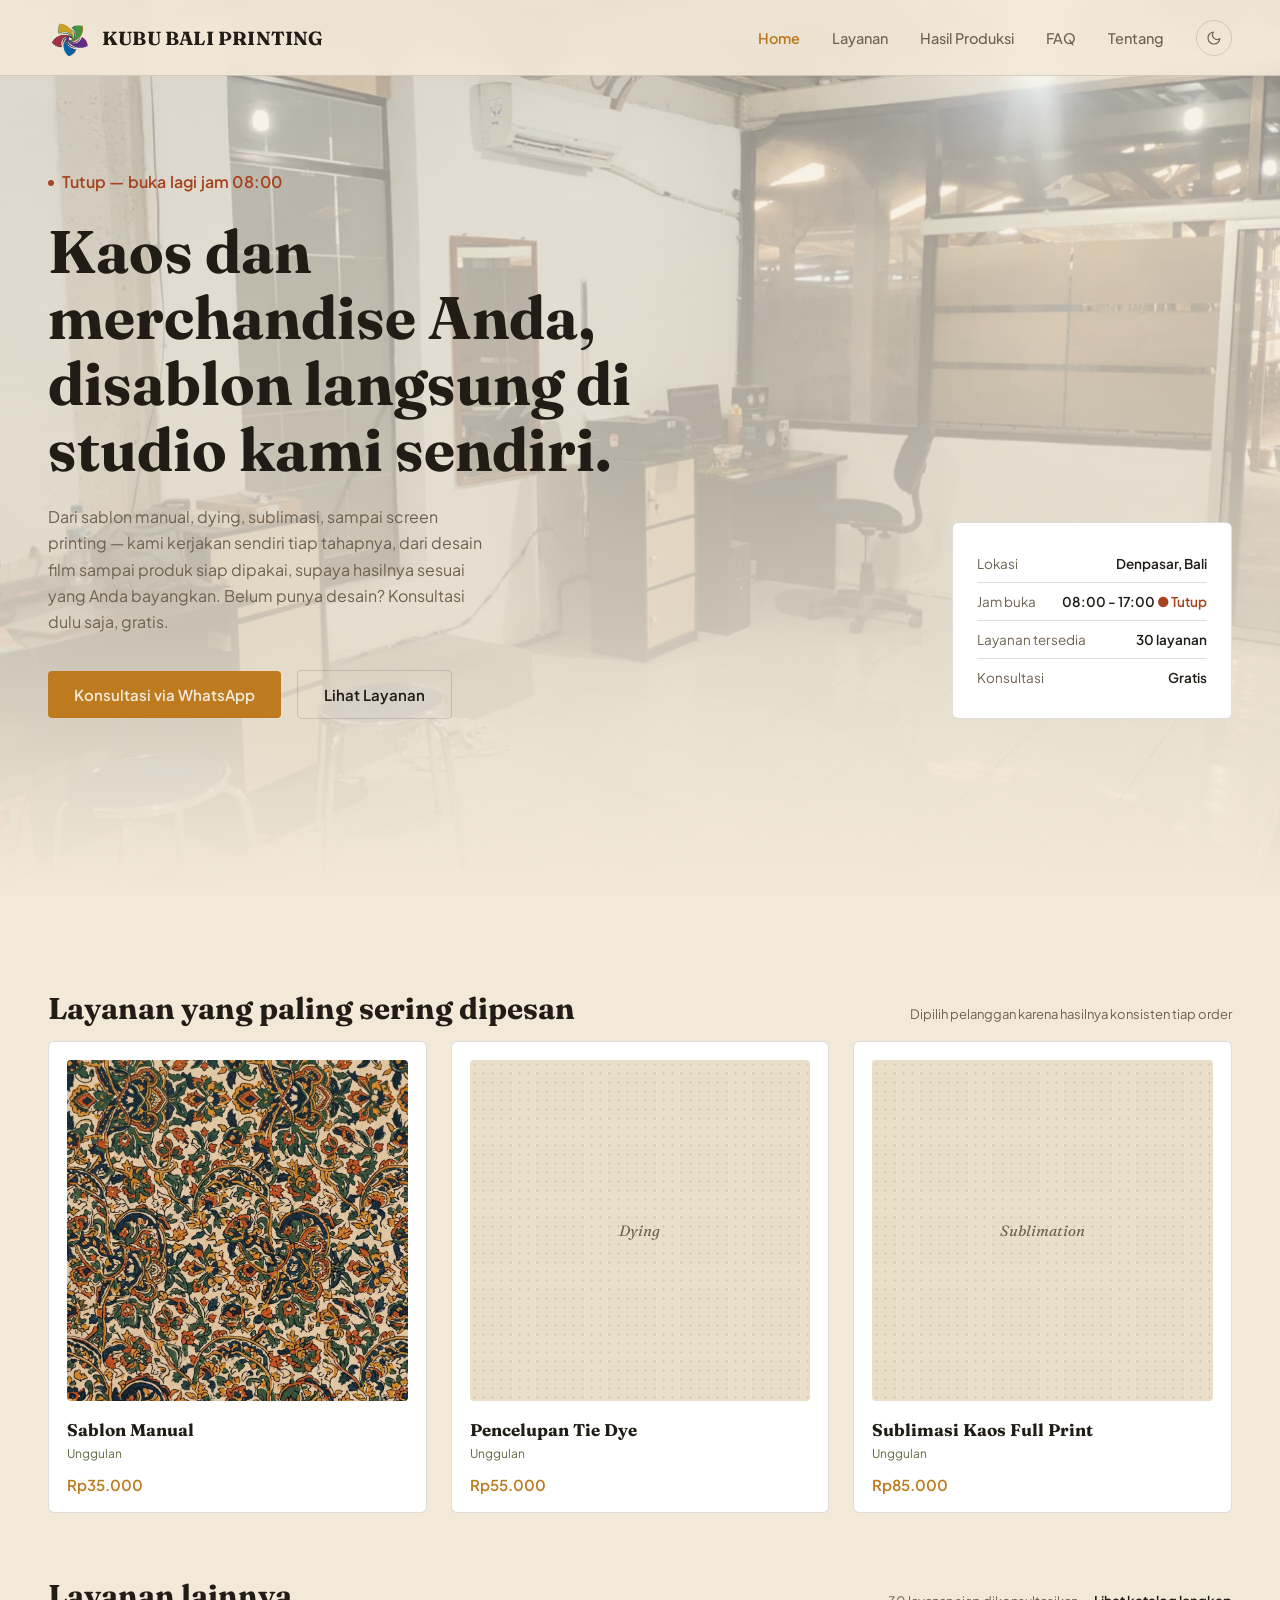
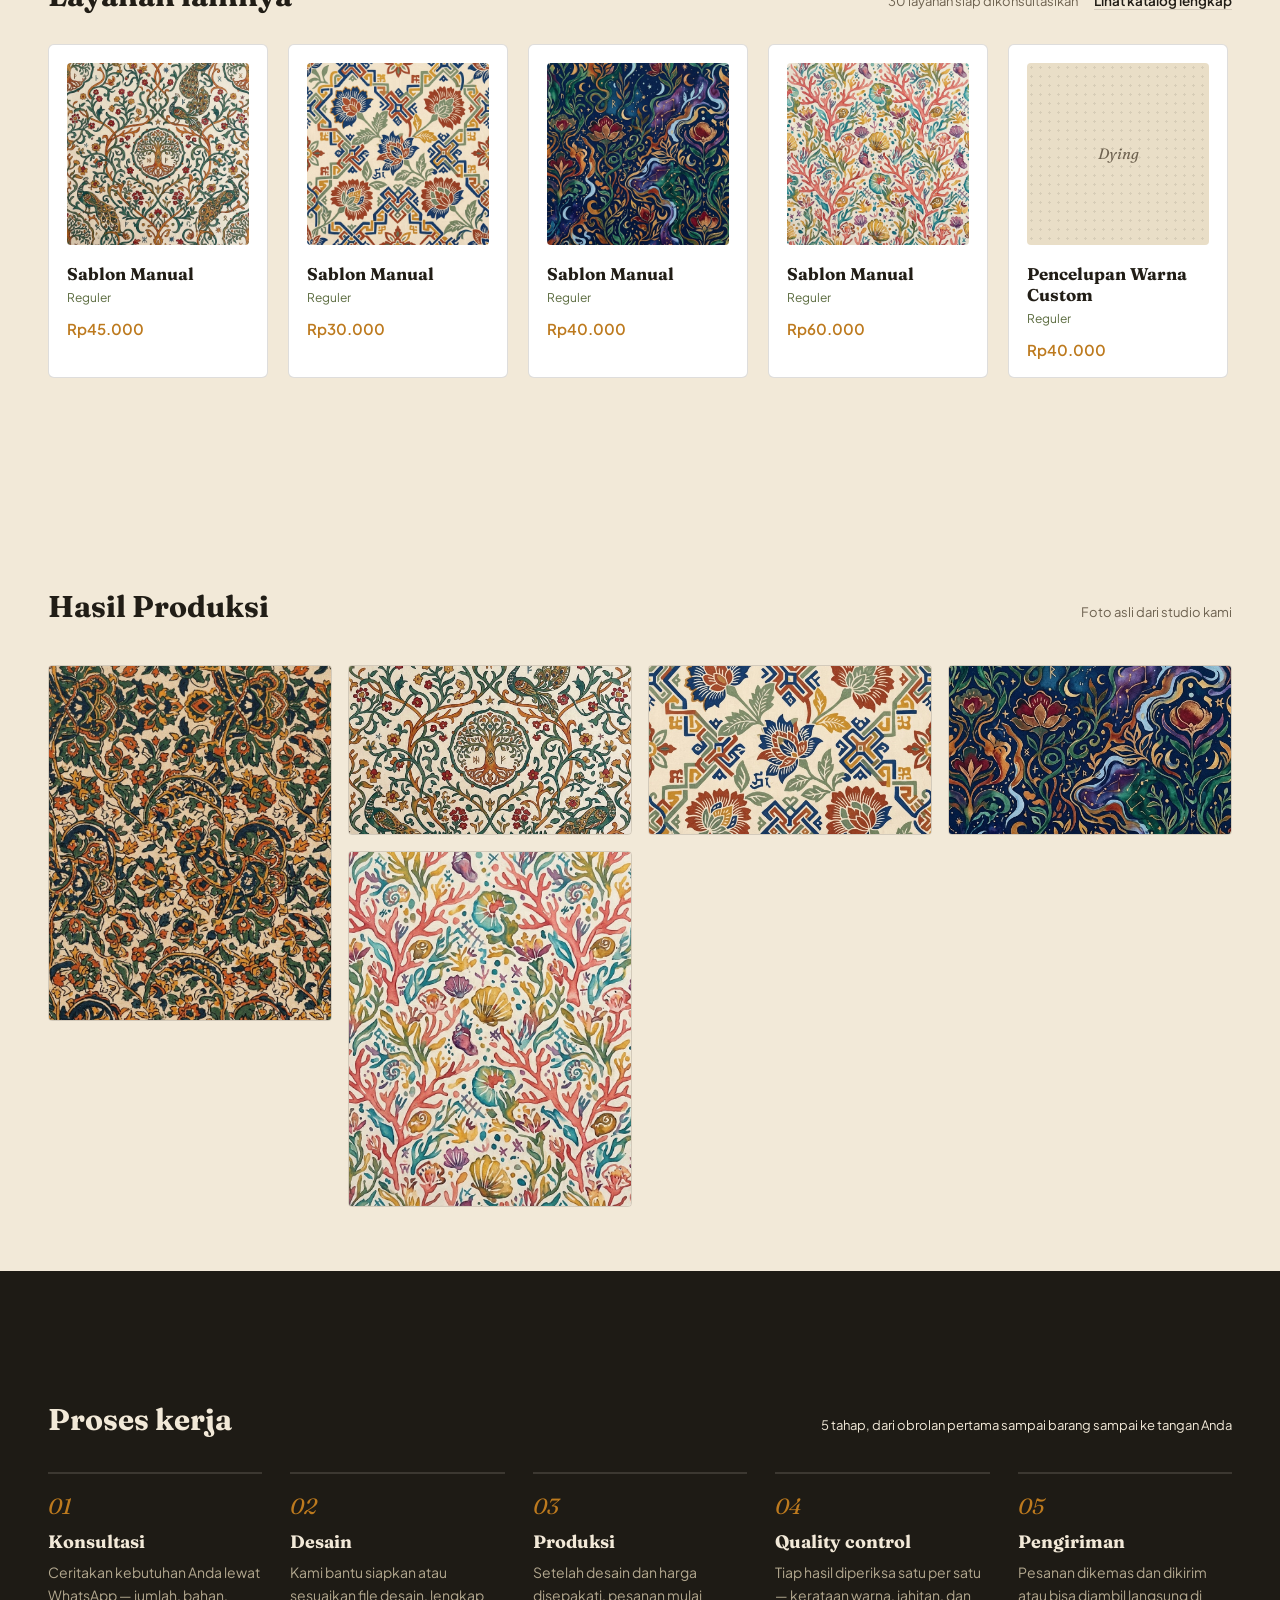
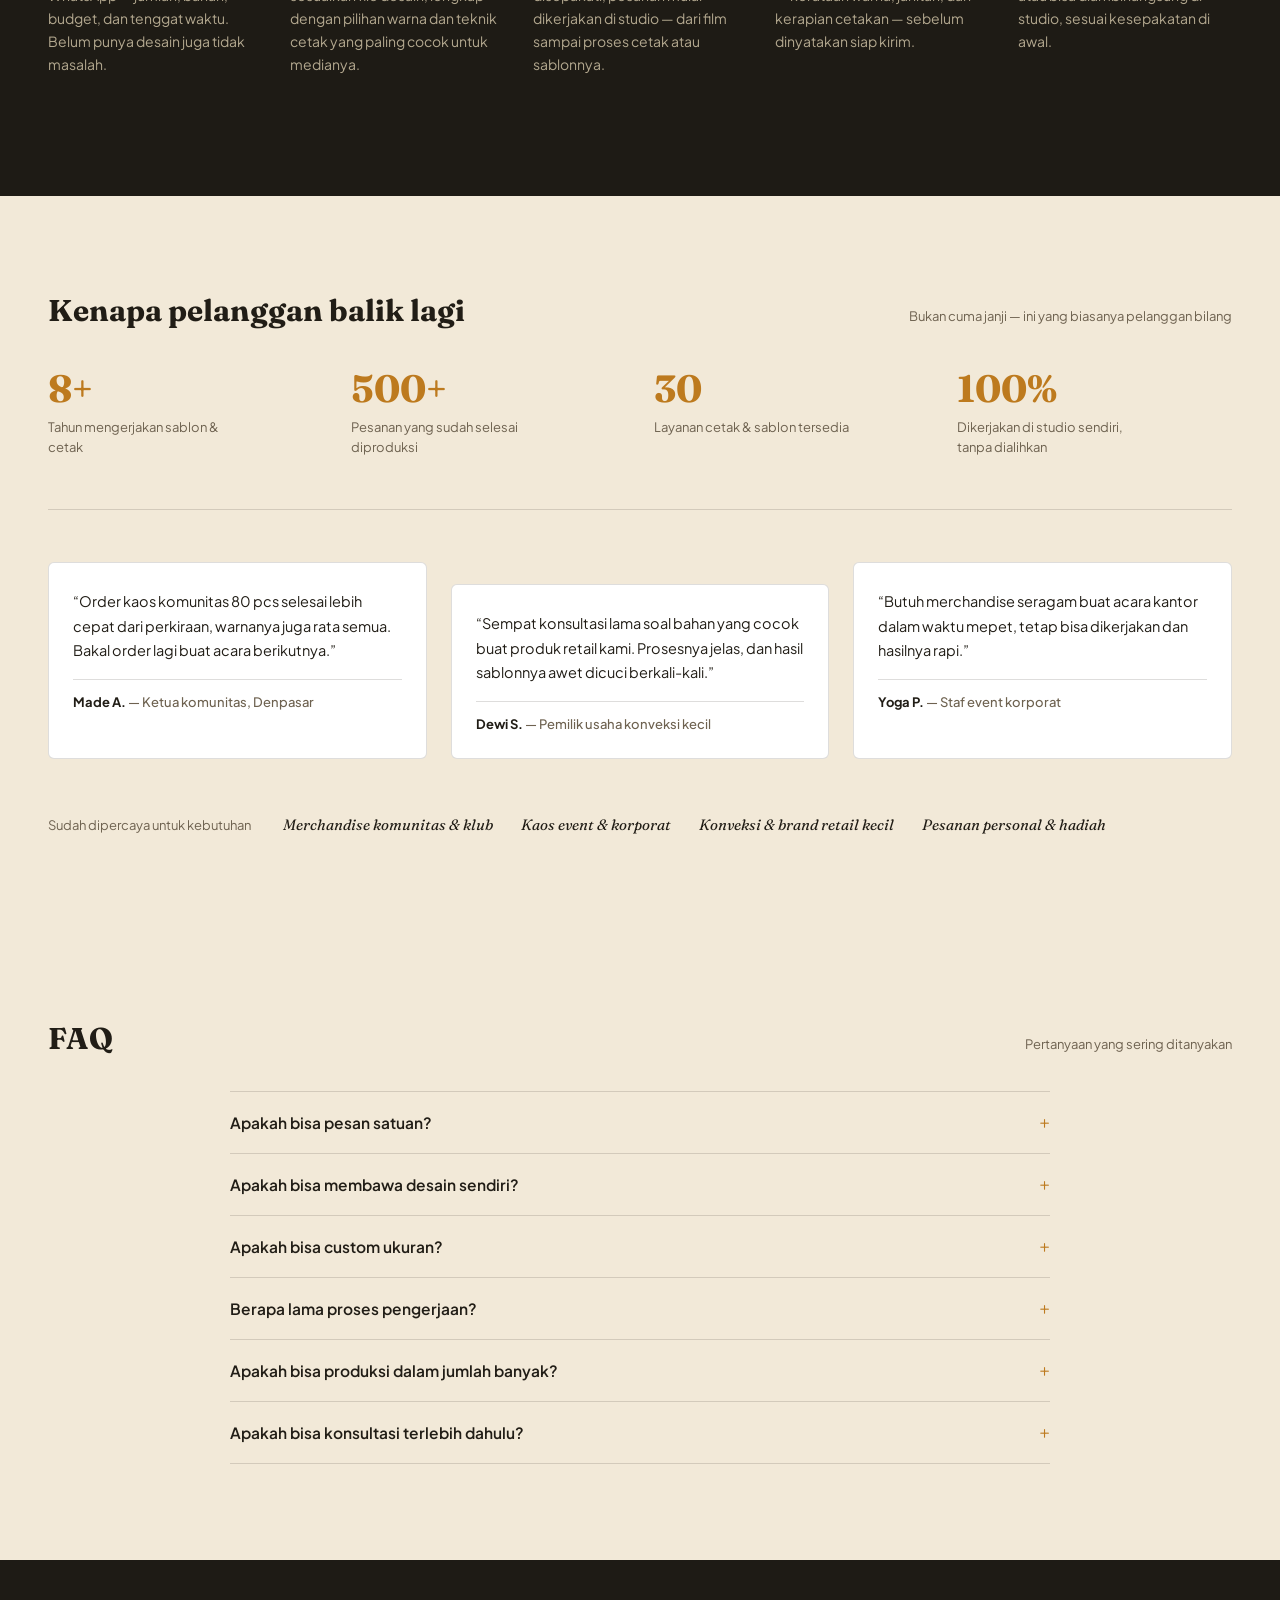
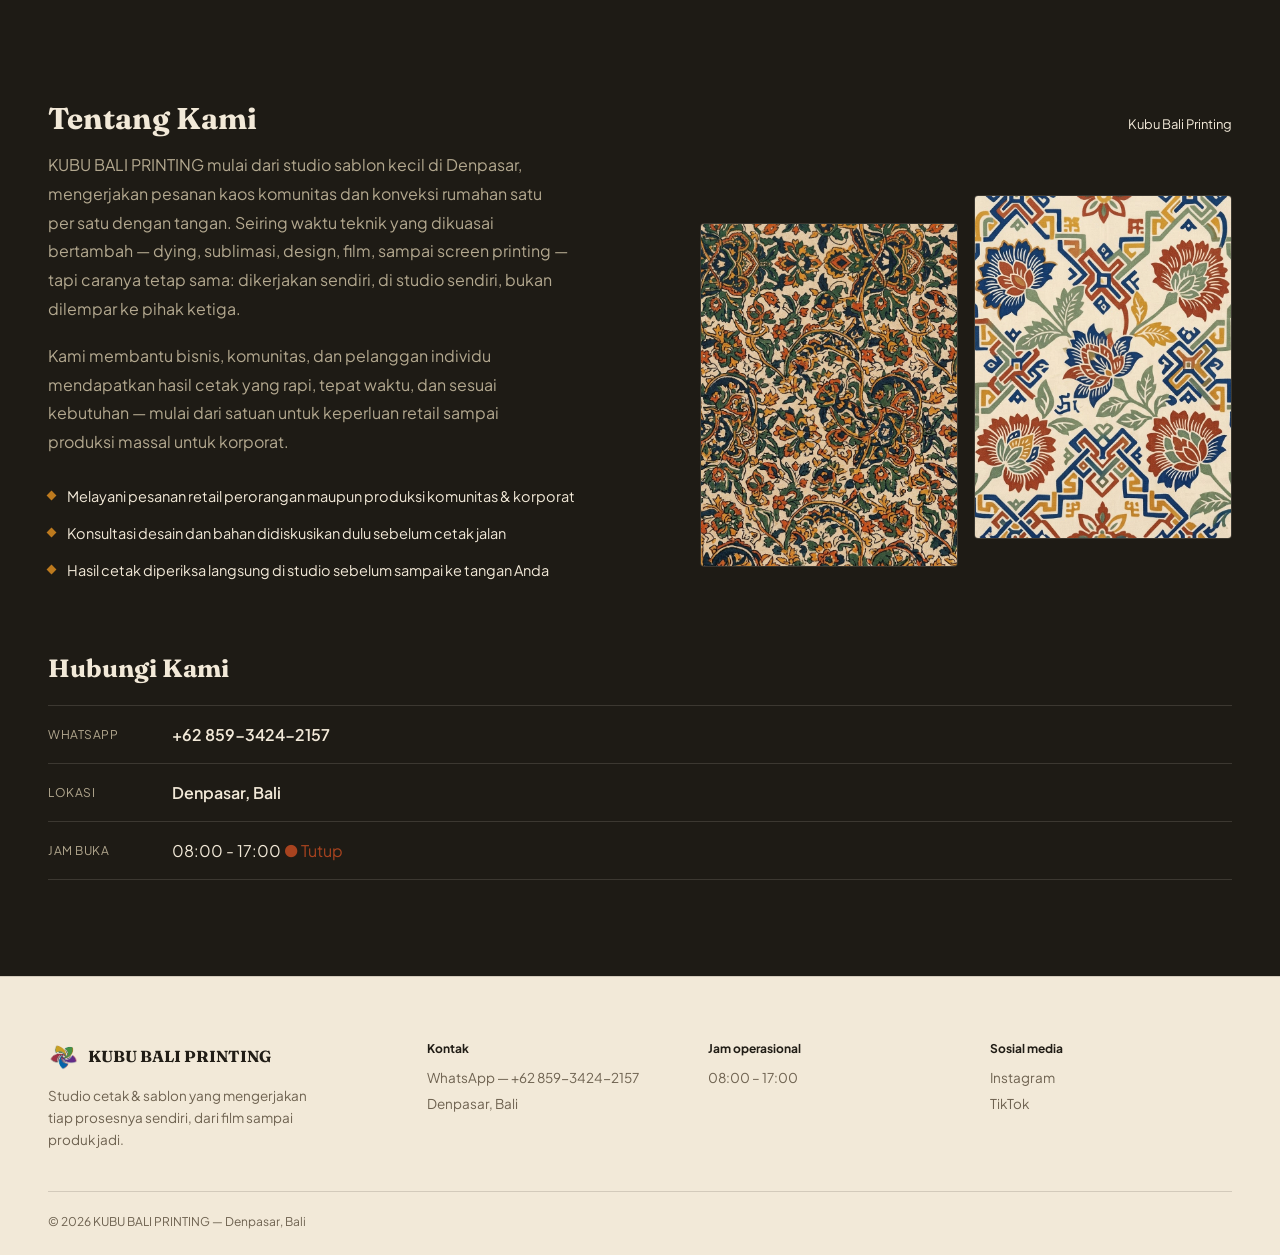
==== commit 60addab9: "upd" ====
--- a/index.html
+++ b/index.html
@@ -9,7 +9,7 @@
     <link rel="icon" href="gambar/logo.png" type="image/png">
     <link rel="preconnect" href="https://fonts.googleapis.com">
     <link rel="preconnect" href="https://fonts.gstatic.com" crossorigin>
-    <link href="https://fonts.googleapis.com/css2?family=Playfair+Display:ital,wght@0,600;0,700;1,600&family=Plus+Jakarta+Sans:wght@400;500;600;700&display=swap" rel="stylesheet">
+    <link href="https://fonts.googleapis.com/css2?family=Fraunces:ital,wght@0,500;0,600;0,700;1,500;1,600&family=Plus+Jakarta+Sans:wght@400;500;600;700&display=swap" rel="stylesheet">
 
     <link rel="stylesheet" href="style.css">
 
@@ -36,8 +36,9 @@
         <div class="nav-right">
             <ul class="nav-menu">
                 <li><a href="#home">Home</a></li>
-                <li><a href="#product">Katalog</a></li>
-                <li><a href="#favorite">Favorit</a></li>
+                <li><a href="#product">Layanan</a></li>
+                <li><a href="#portfolio">Hasil Produksi</a></li>
+                <li><a href="#faq">FAQ</a></li>
                 <li><a href="#about">Tentang</a></li>
             </ul>
 
@@ -62,12 +63,12 @@
 
         <div class="hero-inner">
             <div class="hero-text">
-                <p class="hero-eyebrow" id="jamStatus">Studio Cetak &amp; Sablon — Denpasar</p>
-                <h1>Menghidupkan <em>Ide</em> di Atas Kain.</h1>
-                <p>Jasa sablon manual, sublimasi, dan cetak merchandise premium — dari sketsa jadi film, film jadi cetakan, dan cetakan jadi produk yang siap dipakai. Bukan cuma buat dipajang.</p>
+                <p class="hero-eyebrow" id="jamStatus">Studio cetak &amp; sablon di Denpasar</p>
+                <h1>Kaos dan merchandise Anda, disablon langsung di studio kami sendiri.</h1>
+                <p>Dari sablon manual, dying, sublimasi, sampai screen printing — kami kerjakan sendiri tiap tahapnya, dari desain film sampai produk siap dipakai, supaya hasilnya sesuai yang Anda bayangkan. Belum punya desain? Konsultasi dulu saja, gratis.</p>
                 <div class="hero-cta-group">
-                    <a class="hero-cta" href="#product">Lihat Katalog <span class="cta-arrow" aria-hidden="true">→</span></a>
-                    <a class="hero-cta hero-cta-ghost" href="https://wa.me/6285934242157?text=Halo%20KUBU%20BALI%20PRINTING%2C%20saya%20mau%20konsultasi%20desain.">Chat WhatsApp</a>
+                    <a class="hero-cta" href="https://wa.me/6285934242157?text=Halo%20KUBU%20BALI%20PRINTING%2C%20saya%20mau%20konsultasi%20desain.">Konsultasi via WhatsApp</a>
+                    <a class="hero-cta hero-cta-ghost" href="#product">Lihat Layanan</a>
                 </div>
             </div>
 
@@ -82,7 +83,7 @@
                 </div>
                 <div class="hero-panel-row">
                     <span>Layanan tersedia</span>
-                    <span>30+</span>
+                    <span>30 layanan</span>
                 </div>
                 <div class="hero-panel-row">
                     <span>Konsultasi</span>
@@ -95,19 +96,19 @@
     <!-- ================= PRODUCT ================= -->
     <section id="product">
         <div class="section-head">
-            <h2>Best Seller</h2>
-            <span class="section-index">Layanan terbaik</span>
+            <h2>Layanan yang paling sering dipesan</h2>
+            <span class="section-index">Dipilih pelanggan karena hasilnya konsisten tiap order</span>
         </div>
         <p class="geser">← Geser untuk melihat layanan →</p>
 
         <div class="card-container" id="bestSellerContainer"></div>
 
         <div class="section-head section-head--spaced">
-            <h2>Layanan Lainnya</h2>
+            <h2>Layanan lainnya</h2>
             <div class="section-head-actions">
-                <span class="section-index">30+ layanan tersedia</span>
+                <span class="section-index">30 layanan siap dikonsultasikan</span>
                 <button type="button" class="view-catalog-btn" data-open-catalog>
-                    Lihat Katalog <span aria-hidden="true">→</span>
+                    Lihat katalog lengkap
                 </button>
             </div>
         </div>
@@ -116,21 +117,155 @@
         <div class="product-scroll" id="productContainer"></div>
     </section>
 
-    <!-- ================= FAVORIT ================= -->
-    <section id="favorite">
-        <div class="section-head">
-            <h2>Favorit Saya</h2>
-            <span class="section-index" id="favoriteCount">0 layanan disimpan</span>
-        </div>
-        <p class="product-geser">← Geser untuk melihat layanan →</p>
-
-        <div class="product-scroll" id="favoriteContainer"></div>
-
-        <div class="favorite-empty" id="favoriteEmpty">
-            <span class="favorite-empty-icon">
-                <svg viewBox="0 0 24 24"><path d="M12 21s-7.6-4.7-10-9.4C0.3 8.3 2 4.4 5.8 4c2-.2 3.8.7 6.2 3 2.4-2.3 4.2-3.2 6.2-3 3.8.4 5.5 4.3 3.8 7.6C19.6 16.3 12 21 12 21Z"/></svg>
-            </span>
-            <p>Belum ada layanan favorit. Tap ikon hati di kartu layanan buat nyimpen ke sini.</p>
+    <!-- ================= HASIL PRODUKSI ================= -->
+    <section id="portfolio">
+        <div class="section-head">
+            <h2>Hasil Produksi</h2>
+            <span class="section-index">Foto asli dari studio kami</span>
+        </div>
+
+        <div class="portfolio-grid">
+            <figure class="portfolio-item portfolio-item--tall">
+                <img src="gambar/HANDPRINTING1.jpg" alt="Hasil sablon manual KUBU BALI PRINTING" loading="lazy">
+            </figure>
+            <figure class="portfolio-item">
+                <img src="gambar/HANDPRINTING2.jpg" alt="Hasil sablon manual di kain rayon" loading="lazy">
+            </figure>
+            <figure class="portfolio-item">
+                <img src="gambar/HANDPRINTING3.jpg" alt="Hasil sablon manual di tote bag kanvas" loading="lazy">
+            </figure>
+            <figure class="portfolio-item">
+                <img src="gambar/HANDPRINTING4.jpg" alt="Hasil sablon manual di topi" loading="lazy">
+            </figure>
+            <figure class="portfolio-item portfolio-item--tall">
+                <img src="gambar/HANDPRINTING5.jpg" alt="Hasil sablon manual multi warna" loading="lazy">
+            </figure>
+        </div>
+    </section>
+
+    <!-- ================= CARA PEMESANAN ================= -->
+    <section id="cara-pesan">
+        <div class="section-head">
+            <h2>Proses kerja</h2>
+            <span class="section-index">5 tahap, dari obrolan pertama sampai barang sampai ke tangan Anda</span>
+        </div>
+
+        <div class="steps-grid">
+            <div class="step-item">
+                <span class="step-number">01</span>
+                <h3>Konsultasi</h3>
+                <p>Ceritakan kebutuhan Anda lewat WhatsApp — jumlah, bahan, budget, dan tenggat waktu. Belum punya desain juga tidak masalah.</p>
+            </div>
+            <div class="step-item">
+                <span class="step-number">02</span>
+                <h3>Desain</h3>
+                <p>Kami bantu siapkan atau sesuaikan file desain, lengkap dengan pilihan warna dan teknik cetak yang paling cocok untuk medianya.</p>
+            </div>
+            <div class="step-item">
+                <span class="step-number">03</span>
+                <h3>Produksi</h3>
+                <p>Setelah desain dan harga disepakati, pesanan mulai dikerjakan di studio — dari film sampai proses cetak atau sablonnya.</p>
+            </div>
+            <div class="step-item">
+                <span class="step-number">04</span>
+                <h3>Quality control</h3>
+                <p>Tiap hasil diperiksa satu per satu — kerataan warna, jahitan, dan kerapian cetakan — sebelum dinyatakan siap kirim.</p>
+            </div>
+            <div class="step-item">
+                <span class="step-number">05</span>
+                <h3>Pengiriman</h3>
+                <p>Pesanan dikemas dan dikirim atau bisa diambil langsung di studio, sesuai kesepakatan di awal.</p>
+            </div>
+        </div>
+    </section>
+
+    <!-- ================= KEPERCAYAAN ================= -->
+    <section id="kepercayaan">
+        <div class="section-head">
+            <h2>Kenapa pelanggan balik lagi</h2>
+            <span class="section-index">Bukan cuma janji — ini yang biasanya pelanggan bilang</span>
+        </div>
+
+        <div class="trust-stats">
+            <div class="trust-stat">
+                <span class="trust-stat-number">8+</span>
+                <span class="trust-stat-label">Tahun mengerjakan sablon &amp; cetak</span>
+            </div>
+            <div class="trust-stat">
+                <span class="trust-stat-number">500+</span>
+                <span class="trust-stat-label">Pesanan yang sudah selesai diproduksi</span>
+            </div>
+            <div class="trust-stat">
+                <span class="trust-stat-number">30</span>
+                <span class="trust-stat-label">Layanan cetak &amp; sablon tersedia</span>
+            </div>
+            <div class="trust-stat">
+                <span class="trust-stat-number">100%</span>
+                <span class="trust-stat-label">Dikerjakan di studio sendiri, tanpa dialihkan</span>
+            </div>
+        </div>
+
+        <!-- CATATAN UNTUK PEMILIK USAHA: testimoni di bawah ini contoh placeholder.
+             Ganti dengan kutipan asli dari pelanggan (boleh sertakan nama depan
+             dan jenis pesanannya) sebelum situs ini dipakai untuk umum. -->
+        <div class="testimonial-grid">
+            <blockquote class="testimonial-card">
+                <p>“Order kaos komunitas 80 pcs selesai lebih cepat dari perkiraan, warnanya juga rata semua. Bakal order lagi buat acara berikutnya.”</p>
+                <footer>Made A. <span>— Ketua komunitas, Denpasar</span></footer>
+            </blockquote>
+            <blockquote class="testimonial-card">
+                <p>“Sempat konsultasi lama soal bahan yang cocok buat produk retail kami. Prosesnya jelas, dan hasil sablonnya awet dicuci berkali-kali.”</p>
+                <footer>Dewi S. <span>— Pemilik usaha konveksi kecil</span></footer>
+            </blockquote>
+            <blockquote class="testimonial-card">
+                <p>“Butuh merchandise seragam buat acara kantor dalam waktu mepet, tetap bisa dikerjakan dan hasilnya rapi.”</p>
+                <footer>Yoga P. <span>— Staf event korporat</span></footer>
+            </blockquote>
+        </div>
+
+        <div class="trust-clients">
+            <span class="trust-clients-label">Sudah dipercaya untuk kebutuhan</span>
+            <ul>
+                <li>Merchandise komunitas &amp; klub</li>
+                <li>Kaos event &amp; korporat</li>
+                <li>Konveksi &amp; brand retail kecil</li>
+                <li>Pesanan personal &amp; hadiah</li>
+            </ul>
+        </div>
+    </section>
+
+    <!-- ================= FAQ ================= -->
+    <section id="faq">
+        <div class="section-head">
+            <h2>FAQ</h2>
+            <span class="section-index">Pertanyaan yang sering ditanyakan</span>
+        </div>
+
+        <div class="faq-list">
+            <details class="faq-item">
+                <summary>Apakah bisa pesan satuan?</summary>
+                <p>Bisa. Sebagian layanan memang punya minimal order untuk produksi jumlah besar — cek bagian spesifikasi di tiap layanan, atau tanyakan langsung lewat WhatsApp.</p>
+            </details>
+            <details class="faq-item">
+                <summary>Apakah bisa membawa desain sendiri?</summary>
+                <p>Bisa. Kirim file desain Anda lewat WhatsApp, nanti kami bantu sesuaikan dengan teknik cetak yang dipilih.</p>
+            </details>
+            <details class="faq-item">
+                <summary>Apakah bisa custom ukuran?</summary>
+                <p>Untuk sebagian besar layanan bisa, tergantung media dan teknik cetaknya. Konsultasikan dulu ukuran yang Anda mau.</p>
+            </details>
+            <details class="faq-item">
+                <summary>Berapa lama proses pengerjaan?</summary>
+                <p>Beda-beda tergantung jenis layanan dan jumlah pesanan — perkiraan durasi tiap layanan bisa dilihat di halaman detailnya.</p>
+            </details>
+            <details class="faq-item">
+                <summary>Apakah bisa produksi dalam jumlah banyak?</summary>
+                <p>Bisa. Beberapa layanan memang disiapkan untuk kebutuhan produksi massal — silakan diskusikan jumlah dan tenggat waktunya.</p>
+            </details>
+            <details class="faq-item">
+                <summary>Apakah bisa konsultasi terlebih dahulu?</summary>
+                <p>Bisa, dan gratis. Chat lewat WhatsApp untuk diskusi desain, bahan, atau teknik cetak sebelum memutuskan order.</p>
+            </details>
         </div>
     </section>
 
@@ -144,27 +279,28 @@
         <div class="about-grid">
             <div class="about-copy">
                 <p>
-                    KUBU BALI PRINTING adalah studio jasa cetak dan sablon yang berbasis di
-                    Denpasar, Bali. Kami menangani setiap proses secara langsung di studio kami
-                    sendiri — hand printing, dying, sublimation, design, film, sampai screen
-                    printing — untuk kaos, merchandise, dan kebutuhan produksi konveksi.
+                    KUBU BALI PRINTING mulai dari studio sablon kecil di Denpasar, mengerjakan
+                    pesanan kaos komunitas dan konveksi rumahan satu per satu dengan tangan.
+                    Seiring waktu teknik yang dikuasai bertambah — dying, sublimasi, design,
+                    film, sampai screen printing — tapi caranya tetap sama: dikerjakan sendiri,
+                    di studio sendiri, bukan dilempar ke pihak ketiga.
                 </p>
                 <p>
-                    Baik untuk pesanan retail perorangan maupun kebutuhan komunitas dan korporat
-                    dalam jumlah besar, setiap detail boleh didiskusikan lebih dulu sebelum
-                    produksi berjalan, supaya hasil akhirnya benar-benar sesuai yang dibayangkan.
+                    Kami membantu bisnis, komunitas, dan pelanggan individu mendapatkan hasil
+                    cetak yang rapi, tepat waktu, dan sesuai kebutuhan — mulai dari satuan untuk
+                    keperluan retail sampai produksi massal untuk korporat.
                 </p>
 
                 <ul class="about-points">
                     <li>Melayani pesanan retail perorangan maupun produksi komunitas &amp; korporat</li>
-                    <li>Proses transparan — konsultasi desain dan bahan sebelum cetak jalan</li>
+                    <li>Konsultasi desain dan bahan didiskusikan dulu sebelum cetak jalan</li>
                     <li>Hasil cetak diperiksa langsung di studio sebelum sampai ke tangan Anda</li>
                 </ul>
             </div>
 
             <div class="about-media">
-                <img class="about-media-photo--main" src="gambar/HANDPRINTING1.jpg" alt="Motif hand printing hasil produksi KUBU BALI PRINTING" loading="lazy">
-                <img class="about-media-photo--offset" src="gambar/HANDPRINTING2.jpg" alt="Motif hand printing lain hasil produksi KUBU BALI PRINTING" loading="lazy">
+                <img class="about-media-photo--offset" src="gambar/HANDPRINTING1.jpg" alt="Proses sablon manual di studio KUBU BALI PRINTING" loading="lazy">
+                <img src="gambar/HANDPRINTING3.jpg" alt="Motif hand printing hasil produksi KUBU BALI PRINTING" loading="lazy">
             </div>
         </div>
 
@@ -177,11 +313,6 @@
             </div>
 
             <div class="contact-item">
-                <span class="label">Email</span>
-                <a href="mailto:kububaliprinting@email.com">kububaliprinting@email.com</a>
-            </div>
-
-            <div class="contact-item">
                 <span class="label">Lokasi</span>
                 <a href="https://maps.app.goo.gl/ZvoAWaBVckwQNPLg8" target="_blank">Denpasar, Bali</a>
             </div>
@@ -194,14 +325,44 @@
     </section>
 
     <footer>
-        <span>© 2026 KUBU BALI PRINTING — Denpasar, Bali</span>
+        <div class="footer-inner">
+            <div class="footer-brand">
+                <div class="footer-logo">
+                    <img src="gambar/logo.png" alt="KUBU BALI PRINTING" loading="lazy">
+                    <span>KUBU BALI PRINTING</span>
+                </div>
+                <p>Studio cetak &amp; sablon yang mengerjakan tiap prosesnya sendiri, dari film sampai produk jadi.</p>
+            </div>
+
+            <div class="footer-col">
+                <span class="footer-col-title">Kontak</span>
+                <a href="https://wa.me/6285934242157">WhatsApp — +62 859-3424-2157</a>
+                <a href="https://maps.app.goo.gl/ZvoAWaBVckwQNPLg8" target="_blank">Denpasar, Bali</a>
+            </div>
+
+            <div class="footer-col">
+                <!-- Ganti/lengkapi hari buka di bawah sesuai jadwal studio yang sebenarnya -->
+                <span class="footer-col-title">Jam operasional</span>
+                <span>08:00 – 17:00</span>
+            </div>
+
+            <div class="footer-col">
+                <!-- Ganti link di bawah dengan akun media sosial studio yang sebenarnya -->
+                <span class="footer-col-title">Sosial media</span>
+                <a href="#" target="_blank" rel="noopener">Instagram</a>
+                <a href="#" target="_blank" rel="noopener">TikTok</a>
+            </div>
+        </div>
+
+        <div class="footer-bottom">
+            <span>© 2026 KUBU BALI PRINTING — Denpasar, Bali</span>
+        </div>
     </footer>
 
     <script src="java/theme.js"></script>
     <script src="java/nav.js"></script>
     <script src="java/herobg.js"></script>
     <script src="java/data.js"></script>
-    <script src="java/favorite.js"></script>
     <script src="java/catalog.js"></script>
     <script src="java/index.js"></script>
 </body>
--- a/style.css
+++ b/style.css
@@ -1,53 +1,59 @@
 /* ================================================================
    KUBU BALI PRINTING — design tokens
-   Palette : krem hangat / arang, dengan terakota sebagai SATU aksen
-             (dipakai buat CTA & harga) dan zaitun buat status "buka".
-   Type    : Playfair Display untuk heading, Plus Jakarta Sans untuk
-             semua teks lainnya — nav, harga, spec, tombol. Cuma dua
-             keluarga font, dipakai konsisten di seluruh halaman.
+   Konsep : "kanvas & tinta" — sebagian besar halaman pakai kanvas
+             krem hangat (belum kena tinta), lalu section Tentang &
+             Cara Kerja dibalik jadi panel tinta arang gelap, kayak
+             kain yang baru disablon. Aksen tunggal warna kuning
+             lumpur/ochre (dari warna tinta rubber yang sering
+             dipakai studio), zaitun buat status "buka".
+   Type    : Fraunces (agak "kasar"/tidak rapi di sudutnya, kesan
+             ditulis tangan) untuk heading, Plus Jakarta Sans untuk
+             teks lainnya — nav, harga, spec, tombol.
 ================================================================= */
 
 :root{
-    --ink:#FDFBF7;
-    --ink-rgb:253,251,247;
+    --ink:#F2E9D8;
+    --ink-rgb:242,233,216;
     --surface:#FFFFFF;
-    --surface-raised:#F4EEE2;
-    --paper:#F3ECDD;
-    --paper-ink:#1A1A1A;
-    --amber:#C1502E;
-    --teal:#5C6E4A;
-    --text:#1A1A1A;
-    --muted:#77705F;
-    --muted-paper:#77705F;
-    --rule:rgba(26,26,26,0.14);
-    --rule-paper:rgba(26,26,26,0.16);
-    --status-tutup:#B3432E;
+    --surface-raised:#E9DEC7;
+    --paper:#1E1B15;
+    --paper-ink:#F2E9D8;
+    --amber:#BD7A1E;
+    --teal:#5B6B3F;
+    --text:#211D16;
+    --muted:#6E6250;
+    --muted-paper:#B3A88F;
+    --rule:rgba(33,29,22,0.15);
+    --rule-paper:rgba(242,233,216,0.14);
+    --status-tutup:#A8431F;
 
     /* nilai tetap — dipakai di atas warna aksen yang tidak ikut
        berubah antara mode terang & gelap */
-    --ink-fixed:#FDFBF7;
-
-    --font-display:'Playfair Display', serif;
+    --ink-fixed:#F2E9D8;
+
+    --font-display:'Fraunces', serif;
     --font-body:'Plus Jakarta Sans', sans-serif;
 
     color-scheme:light;
 }
 
+/* Situs ini defaultnya terang (kanvas krem) — mode gelap membalik ke
+   nuansa tinta arang, bukan sekadar invert warna. */
 :root[data-theme="dark"]{
-    --ink:#201D18;
-    --ink-rgb:32,29,24;
-    --surface:#2B2620;
-    --surface-raised:#352F27;
-    --paper:#1A1713;
-    --paper-ink:#F3ECDD;
-    --amber:#E0824A;
-    --teal:#8FA06B;
-    --text:#F3ECDD;
-    --muted:#B2A995;
-    --muted-paper:#B2A995;
-    --rule:rgba(243,236,221,0.14);
-    --rule-paper:rgba(243,236,221,0.16);
-    --status-tutup:#E0704F;
+    --ink:#1C1913;
+    --ink-rgb:28,25,19;
+    --surface:#262119;
+    --surface-raised:#302A1F;
+    --paper:#141210;
+    --paper-ink:#EFE4CE;
+    --amber:#D69440;
+    --teal:#89996A;
+    --text:#EFE4CE;
+    --muted:#A99C82;
+    --muted-paper:#9C8F76;
+    --rule:rgba(239,228,206,0.12);
+    --rule-paper:rgba(239,228,206,0.10);
+    --status-tutup:#D07B4C;
 
     color-scheme:dark;
 }
@@ -503,7 +509,6 @@
     font-family:var(--font-body);
     color:var(--muted);
     font-size:13px;
-    text-transform:capitalize;
 }
 
 .section-head-actions{
@@ -575,136 +580,12 @@
     border-color:var(--amber);
 }
 
-/* ================= TOMBOL FAVORIT ================= */
-
-.card-fav-btn{
-    position:absolute;
-    top:14px;
-    right:14px;
-    z-index:6;
-
-    width:32px;
-    height:32px;
-    border-radius:50%;
-
-    display:flex;
-    align-items:center;
-    justify-content:center;
-
-    background:rgba(var(--ink-rgb),0.65);
-    border:1px solid var(--rule);
-    color:var(--muted);
-
-    cursor:pointer;
-    transition:border-color .2s ease, color .2s ease;
-}
-
-.card-fav-btn svg{
-    width:15px;
-    height:15px;
-    fill:none;
-    stroke:currentColor;
-    stroke-width:1.75;
-    stroke-linecap:round;
-    stroke-linejoin:round;
-}
-
-.card-fav-btn span{
-    display:none;
-}
-
-.card-fav-btn:hover{
-    border-color:var(--amber);
-    color:var(--amber);
-}
-
-.card-fav-btn.active{
-    background:var(--amber);
-    border-color:var(--amber);
-    color:var(--ink-fixed);
-}
-
-.card-fav-btn.active svg{
-    fill:currentColor;
-}
-
 .product-actions{
     display:flex;
     align-items:center;
     gap:14px;
     flex-wrap:wrap;
     margin-top:6px;
-}
-
-.pdp-fav-btn{
-    position:static;
-    width:auto;
-    height:auto;
-    border-radius:50px;
-    padding:14px 22px;
-    gap:8px;
-}
-
-.pdp-fav-btn svg{
-    width:16px;
-    height:16px;
-}
-
-.pdp-fav-btn span{
-    display:inline;
-    font-size:14px;
-    font-weight:600;
-}
-
-/* ================= FAVORIT SAYA ================= */
-
-.favorite-empty{
-    max-width:1200px;
-    margin:20px auto 0;
-
-    display:none;
-    flex-direction:column;
-    align-items:center;
-    text-align:center;
-    gap:14px;
-
-    padding:60px 24px;
-
-    border:1px dashed var(--rule);
-    border-radius:6px;
-}
-
-.favorite-empty-icon{
-    width:40px;
-    height:40px;
-    border-radius:50%;
-
-    display:flex;
-    align-items:center;
-    justify-content:center;
-
-    border:1px solid var(--rule);
-    color:var(--muted);
-}
-
-.favorite-empty-icon svg{
-    width:18px;
-    height:18px;
-    fill:none;
-    stroke:currentColor;
-    stroke-width:1.75;
-}
-
-.favorite-empty p{
-    font-size:14px;
-    color:var(--muted);
-    max-width:360px;
-}
-
-#favorite{
-    background:var(--ink);
-    padding-top:40px;
-    padding-bottom:70px;
 }
 
 .card a{
@@ -748,10 +629,16 @@
    ubin polos bertuliskan nama tekniknya, ketimbang ikon yang gak nyambung */
 .card-image-wrap--swatch{
     background:
-        repeating-linear-gradient(135deg, rgba(26,26,26,0.03) 0px, rgba(26,26,26,0.03) 1px, transparent 1px, transparent 14px),
+        radial-gradient(rgba(33,29,22,0.09) 1px, transparent 1.4px) 0 0/9px 9px,
         var(--surface-raised);
     padding:16px;
     text-align:center;
+}
+
+:root[data-theme="dark"] .card-image-wrap--swatch{
+    background:
+        radial-gradient(rgba(239,228,206,0.08) 1px, transparent 1.4px) 0 0/9px 9px,
+        var(--surface-raised);
 }
 
 .card-image-wrap--swatch span{
@@ -1018,12 +905,290 @@
     border-radius:20px;
 }
 
+/* ================= HASIL PRODUKSI (PORTFOLIO) ================= */
+
+#portfolio{
+    padding-top:150px;
+    padding-bottom:64px;
+}
+
+.portfolio-grid{
+    max-width:1200px;
+    margin:40px auto 0;
+
+    display:grid;
+    grid-template-columns:repeat(4,1fr);
+    grid-auto-rows:170px;
+    gap:16px;
+}
+
+.portfolio-item{
+    position:relative;
+    overflow:hidden;
+    border-radius:4px;
+    border:1px solid var(--rule);
+    grid-row:span 1;
+}
+
+.portfolio-item--tall{
+    grid-row:span 2;
+}
+
+.portfolio-item img{
+    width:100%;
+    height:100%;
+    object-fit:cover;
+    display:block;
+    transition:transform .35s ease;
+}
+
+.portfolio-item:hover img{
+    transform:scale(1.04);
+}
+
+/* ================= CARA PEMESANAN ================= */
+
+#cara-pesan{
+    background:var(--paper);
+    color:var(--paper-ink);
+    padding-top:130px;
+    padding-bottom:120px;
+}
+
+#cara-pesan .section-head h2,
+#cara-pesan .section-index{
+    color:var(--paper-ink);
+}
+
+.steps-grid{
+    max-width:1200px;
+    margin:34px auto 0;
+
+    display:grid;
+    grid-template-columns:repeat(5,1fr);
+    gap:28px;
+}
+
+.step-item{
+    padding-top:18px;
+    border-top:2px solid var(--rule-paper);
+}
+
+.step-number{
+    display:block;
+    font-family:var(--font-display);
+    font-style:italic;
+    font-size:22px;
+    color:var(--amber);
+    margin-bottom:10px;
+}
+
+.step-item h3{
+    font-family:var(--font-display);
+    font-size:18px;
+    font-weight:700;
+    margin-bottom:8px;
+}
+
+.step-item p{
+    font-size:14px;
+    line-height:1.65;
+    color:var(--muted-paper);
+}
+
+/* ================= KEPERCAYAAN ================= */
+
+#kepercayaan{
+    padding-top:96px;
+    padding-bottom:110px;
+}
+
+.trust-stats{
+    max-width:1200px;
+    margin:36px auto 0;
+
+    display:grid;
+    grid-template-columns:repeat(4,1fr);
+    gap:28px;
+
+    padding-bottom:52px;
+    border-bottom:1px solid var(--rule);
+}
+
+.trust-stat{
+    display:flex;
+    flex-direction:column;
+    gap:6px;
+}
+
+.trust-stat-number{
+    font-family:var(--font-display);
+    font-size:38px;
+    font-weight:700;
+    color:var(--amber);
+}
+
+.trust-stat-label{
+    font-size:13px;
+    line-height:1.5;
+    color:var(--muted);
+    max-width:200px;
+}
+
+.testimonial-grid{
+    max-width:1200px;
+    margin:52px auto 0;
+
+    display:grid;
+    grid-template-columns:repeat(3,1fr);
+    gap:24px;
+}
+
+.testimonial-card{
+    background:var(--surface);
+    border:1px solid var(--rule);
+    border-radius:6px;
+    padding:26px 24px;
+}
+
+.testimonial-card:nth-child(2){
+    margin-top:22px;
+}
+
+.testimonial-card p{
+    font-size:14.5px;
+    line-height:1.7;
+    color:var(--text);
+}
+
+.testimonial-card footer{
+    all:unset;
+    display:block;
+    margin-top:16px;
+    padding-top:14px;
+    border-top:1px solid var(--rule);
+
+    font-size:13px;
+    font-weight:700;
+    color:var(--text);
+}
+
+.testimonial-card footer span{
+    font-weight:500;
+    color:var(--muted);
+}
+
+.trust-clients{
+    max-width:1200px;
+    margin:56px auto 0;
+
+    display:flex;
+    align-items:baseline;
+    flex-wrap:wrap;
+    gap:16px 32px;
+}
+
+.trust-clients-label{
+    font-size:13px;
+    color:var(--muted);
+    flex-shrink:0;
+}
+
+.trust-clients ul{
+    display:flex;
+    flex-wrap:wrap;
+    gap:10px 28px;
+    list-style:none;
+}
+
+.trust-clients li{
+    font-family:var(--font-display);
+    font-style:italic;
+    font-size:15px;
+    color:var(--text);
+}
+
+@media (max-width:900px){
+    .trust-stats{
+        grid-template-columns:repeat(2,1fr);
+        row-gap:32px;
+    }
+
+    .testimonial-grid{
+        grid-template-columns:1fr;
+    }
+
+    .testimonial-card:nth-child(2){
+        margin-top:0;
+    }
+}
+
+/* ================= FAQ ================= */
+
+#faq{
+    padding-top:76px;
+    padding-bottom:96px;
+}
+
+.faq-list{
+    max-width:820px;
+    margin:34px auto 0;
+
+    border-top:1px solid var(--rule);
+}
+
+.faq-item{
+    border-bottom:1px solid var(--rule);
+    padding:18px 0;
+}
+
+.faq-item summary{
+    display:flex;
+    align-items:center;
+    justify-content:space-between;
+    gap:16px;
+
+    cursor:pointer;
+    list-style:none;
+
+    font-family:var(--font-body);
+    font-size:15.5px;
+    font-weight:600;
+    color:var(--text);
+}
+
+.faq-item summary::-webkit-details-marker{
+    display:none;
+}
+
+.faq-item summary::after{
+    content:"+";
+    flex-shrink:0;
+    font-family:var(--font-display);
+    font-size:20px;
+    color:var(--amber);
+    transition:transform .2s ease;
+}
+
+.faq-item[open] summary::after{
+    transform:rotate(45deg);
+}
+
+.faq-item p{
+    margin-top:12px;
+    font-size:14px;
+    line-height:1.7;
+    color:var(--muted);
+    max-width:640px;
+}
+
 /* ================= ABOUT ================= */
 
 #about{
     background:var(--paper);
     color:var(--paper-ink);
-    padding-top:100px;
+    padding-top:140px;
+    padding-bottom:96px;
 }
 
 #about .section-head h2,
@@ -1071,10 +1236,13 @@
 }
 
 .about-points li::before{
-    content:"—";
+    content:"";
     flex-shrink:0;
-    color:var(--amber);
-    font-weight:700;
+    width:7px;
+    height:7px;
+    margin-top:7px;
+    background:var(--amber);
+    transform:rotate(45deg);
 }
 
 .about-media{
@@ -1342,17 +1510,100 @@
 /* ================= FOOTER ================= */
 
 footer{
-    padding:26px 48px;
+    padding:64px 48px 26px;
     background:var(--ink);
     border-top:1px solid var(--rule);
 
-    font-size:12.5px;
+    font-size:13.5px;
     color:var(--muted);
+}
+
+.footer-inner{
+    max-width:1200px;
+    margin:0 auto;
+
+    display:grid;
+    grid-template-columns:1.4fr 1fr 1fr 1fr;
+    gap:40px;
+    padding-bottom:40px;
+}
+
+.footer-brand p{
+    margin-top:14px;
+    line-height:1.65;
+    max-width:280px;
+}
+
+.footer-logo{
+    display:flex;
+    align-items:center;
+    gap:10px;
+
+    font-family:var(--font-display);
+    font-size:16px;
+    font-weight:700;
+    color:var(--text);
+}
+
+.footer-logo img{
+    width:30px;
+    height:30px;
+    object-fit:contain;
+}
+
+.footer-col{
+    display:flex;
+    flex-direction:column;
+    gap:9px;
+}
+
+.footer-col-title{
+    font-family:var(--font-body);
+    font-size:12px;
+    font-weight:700;
+    color:var(--text);
+    margin-bottom:4px;
+}
+
+.footer-col a{
+    color:var(--muted);
+    text-decoration:none;
+    transition:color .2s ease;
+}
+
+.footer-col a:hover{
+    color:var(--amber);
+}
+
+.footer-bottom{
+    max-width:1200px;
+    margin:0 auto;
+    padding-top:22px;
+    border-top:1px solid var(--rule);
 
     display:flex;
     justify-content:space-between;
     flex-wrap:wrap;
     gap:10px;
+
+    font-size:12px;
+}
+
+@media (max-width:900px){
+    .footer-inner{
+        grid-template-columns:1fr 1fr;
+        row-gap:32px;
+    }
+
+    .footer-brand{
+        grid-column:1 / -1;
+    }
+}
+
+@media (max-width:520px){
+    .footer-inner{
+        grid-template-columns:1fr;
+    }
 }
 
 /* ================= FOCUS STATES ================= */
@@ -1370,6 +1621,15 @@
     .modal-grid{
         grid-template-columns:repeat(3,1fr);
     }
+
+    .portfolio-grid{
+        grid-template-columns:repeat(3,1fr);
+    }
+
+    .steps-grid{
+        grid-template-columns:repeat(3,1fr);
+        row-gap:28px;
+    }
 }
 
 /* ================= MOBILE ================= */
@@ -1423,7 +1683,7 @@
     }
 
     nav.nav-open .nav-menu{
-        max-height:280px;
+        max-height:340px;
         padding:8px 18px 16px;
     }
 
@@ -1546,18 +1806,6 @@
         padding:12px;
     }
 
-    .card-fav-btn{
-        width:30px;
-        height:30px;
-        top:8px;
-        right:8px;
-    }
-
-    .card-fav-btn svg{
-        width:13px;
-        height:13px;
-    }
-
     .card-stock{
         font-size:10.5px;
         margin-bottom:8px;
@@ -1640,24 +1888,6 @@
         font-size:12.5px;
     }
 
-    .pdp-fav-btn{
-        position:static;
-        width:44px;
-        height:44px;
-        padding:0;
-        border-radius:50%;
-        flex-shrink:0;
-    }
-
-    .pdp-fav-btn svg{
-        width:17px;
-        height:17px;
-    }
-
-    .pdp-fav-btn span{
-        display:none;
-    }
-
     /* ABOUT */
 
     #about{
@@ -1700,8 +1930,12 @@
     }
 
     footer{
-        padding:20px 18px;
+        padding:48px 18px 20px;
+    }
+
+    .footer-bottom{
         flex-direction:column;
+        gap:6px;
     }
 
     /* MORE CARD */
@@ -1762,6 +1996,62 @@
         padding:18px 18px 28px;
         grid-template-columns:repeat(2,1fr);
         gap:14px;
+    }
+
+    /* HASIL PRODUKSI */
+
+    .portfolio-grid{
+        grid-template-columns:repeat(2,1fr);
+        grid-auto-rows:130px;
+        gap:10px;
+        margin-top:24px;
+    }
+
+    /* CARA PEMESANAN */
+
+    .steps-grid{
+        grid-template-columns:1fr;
+        gap:26px;
+        margin-top:24px;
+    }
+
+    /* KEPERCAYAAN */
+
+    #kepercayaan{
+        padding-top:56px;
+        padding-bottom:70px;
+    }
+
+    .trust-stats{
+        grid-template-columns:1fr 1fr;
+        gap:22px;
+        padding-bottom:36px;
+        margin-top:24px;
+    }
+
+    .trust-stat-number{
+        font-size:28px;
+    }
+
+    .testimonial-grid{
+        margin-top:32px;
+        gap:16px;
+    }
+
+    .trust-clients{
+        margin-top:36px;
+        flex-direction:column;
+        gap:12px;
+    }
+
+    /* FAQ */
+
+    .faq-list{
+        margin-top:24px;
+    }
+
+    .faq-item summary{
+        font-size:14.5px;
     }
 }
 
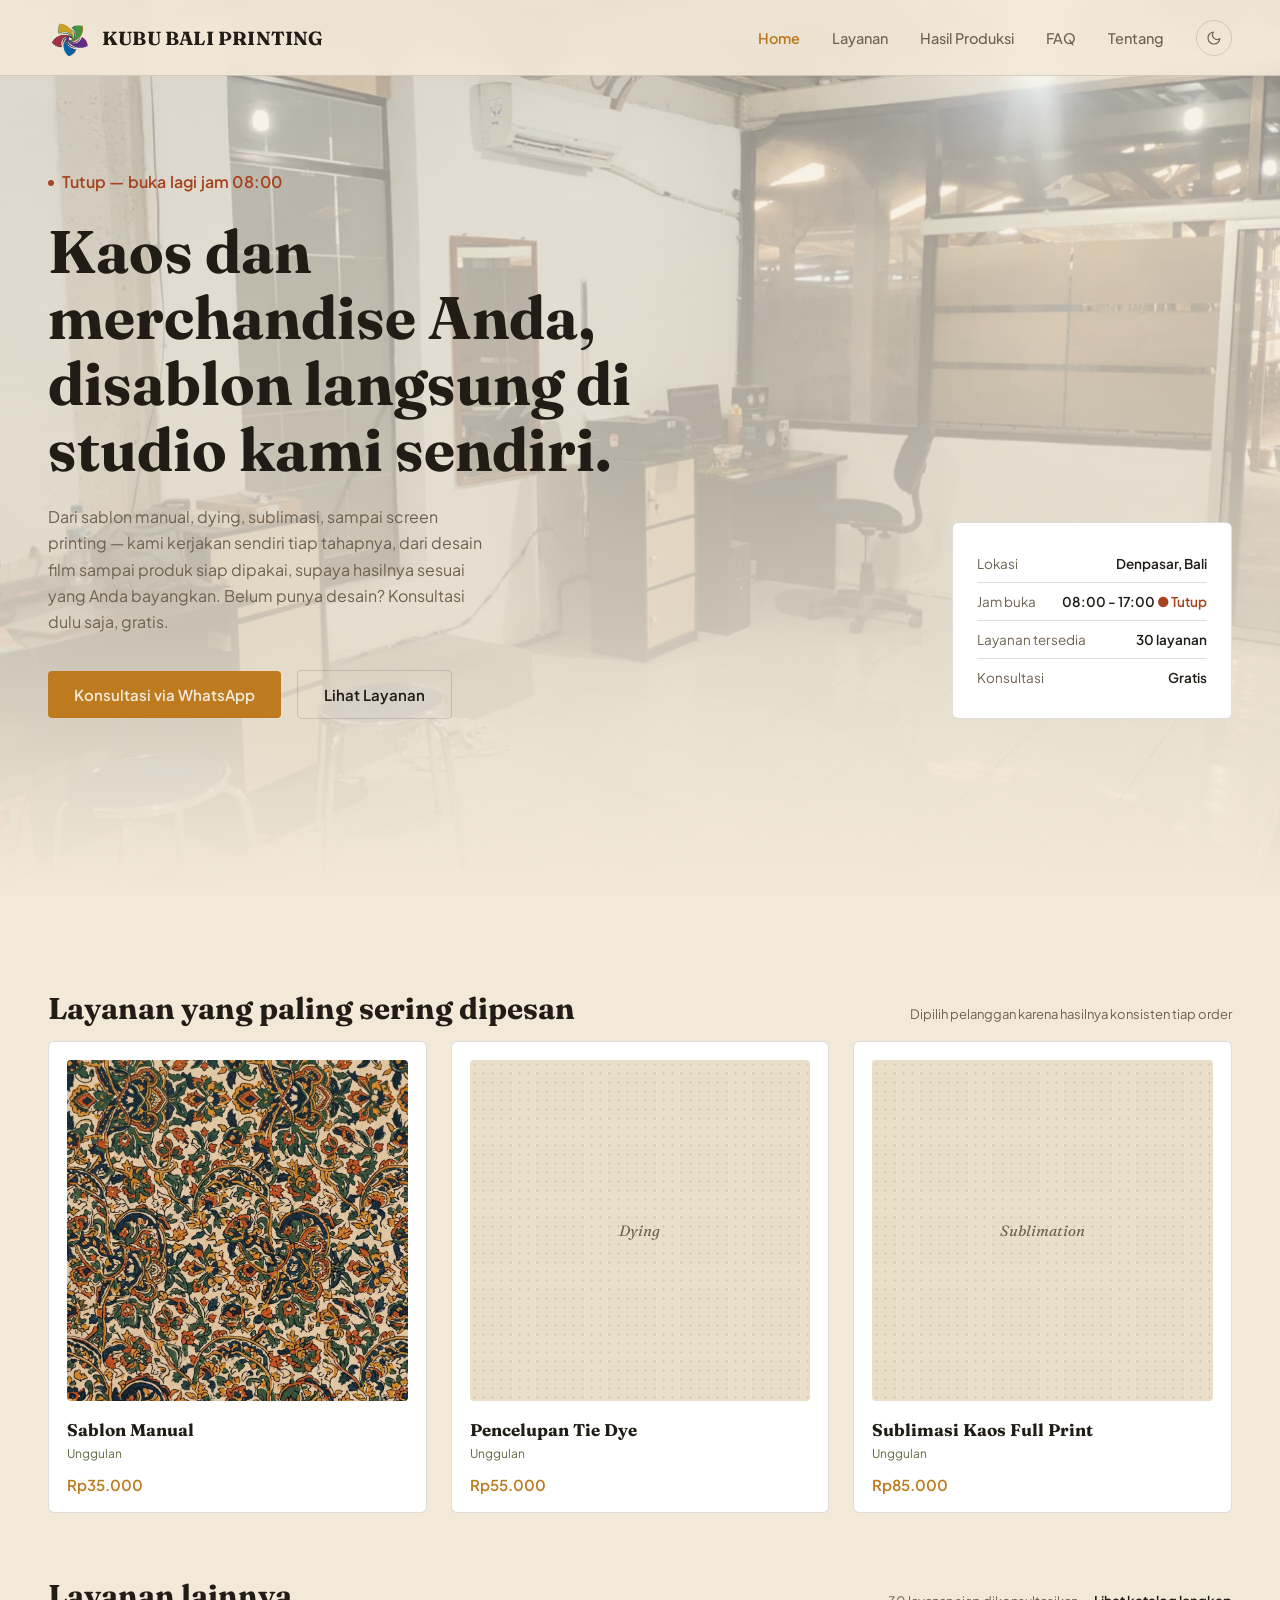
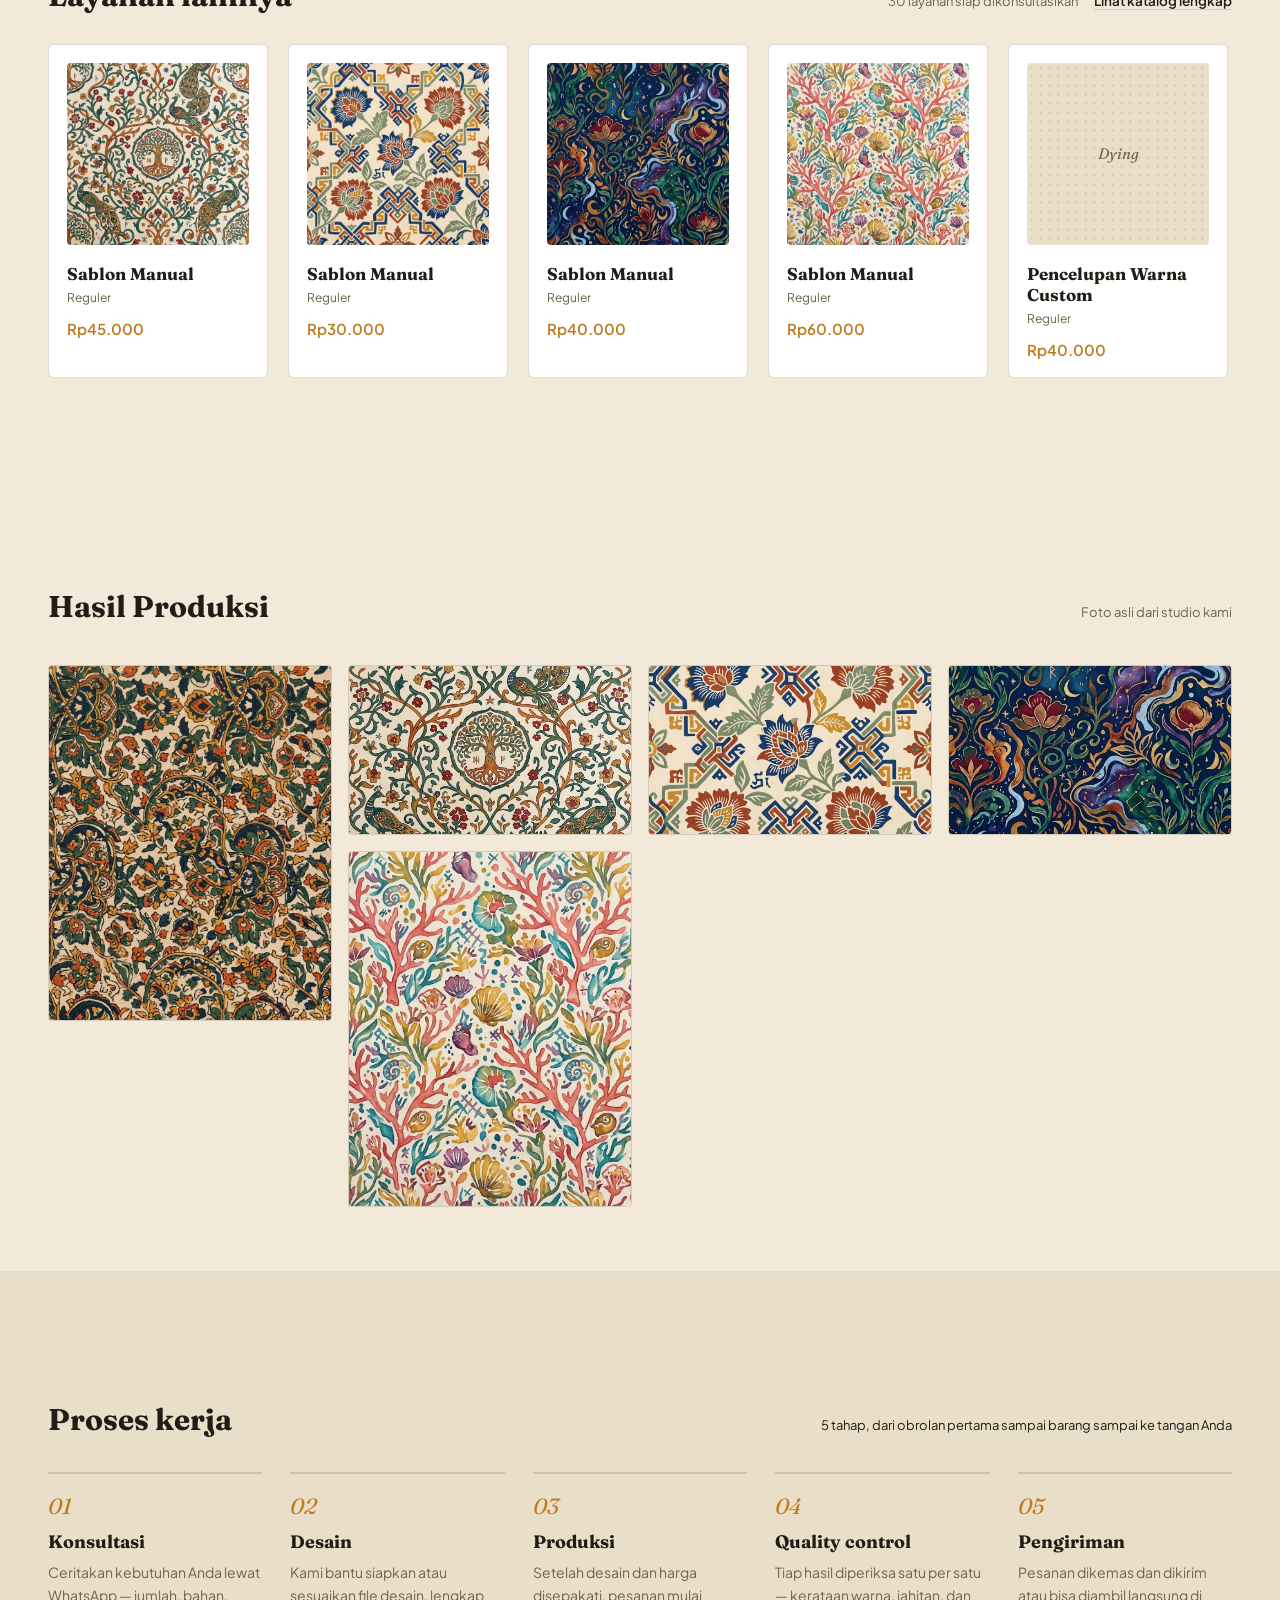
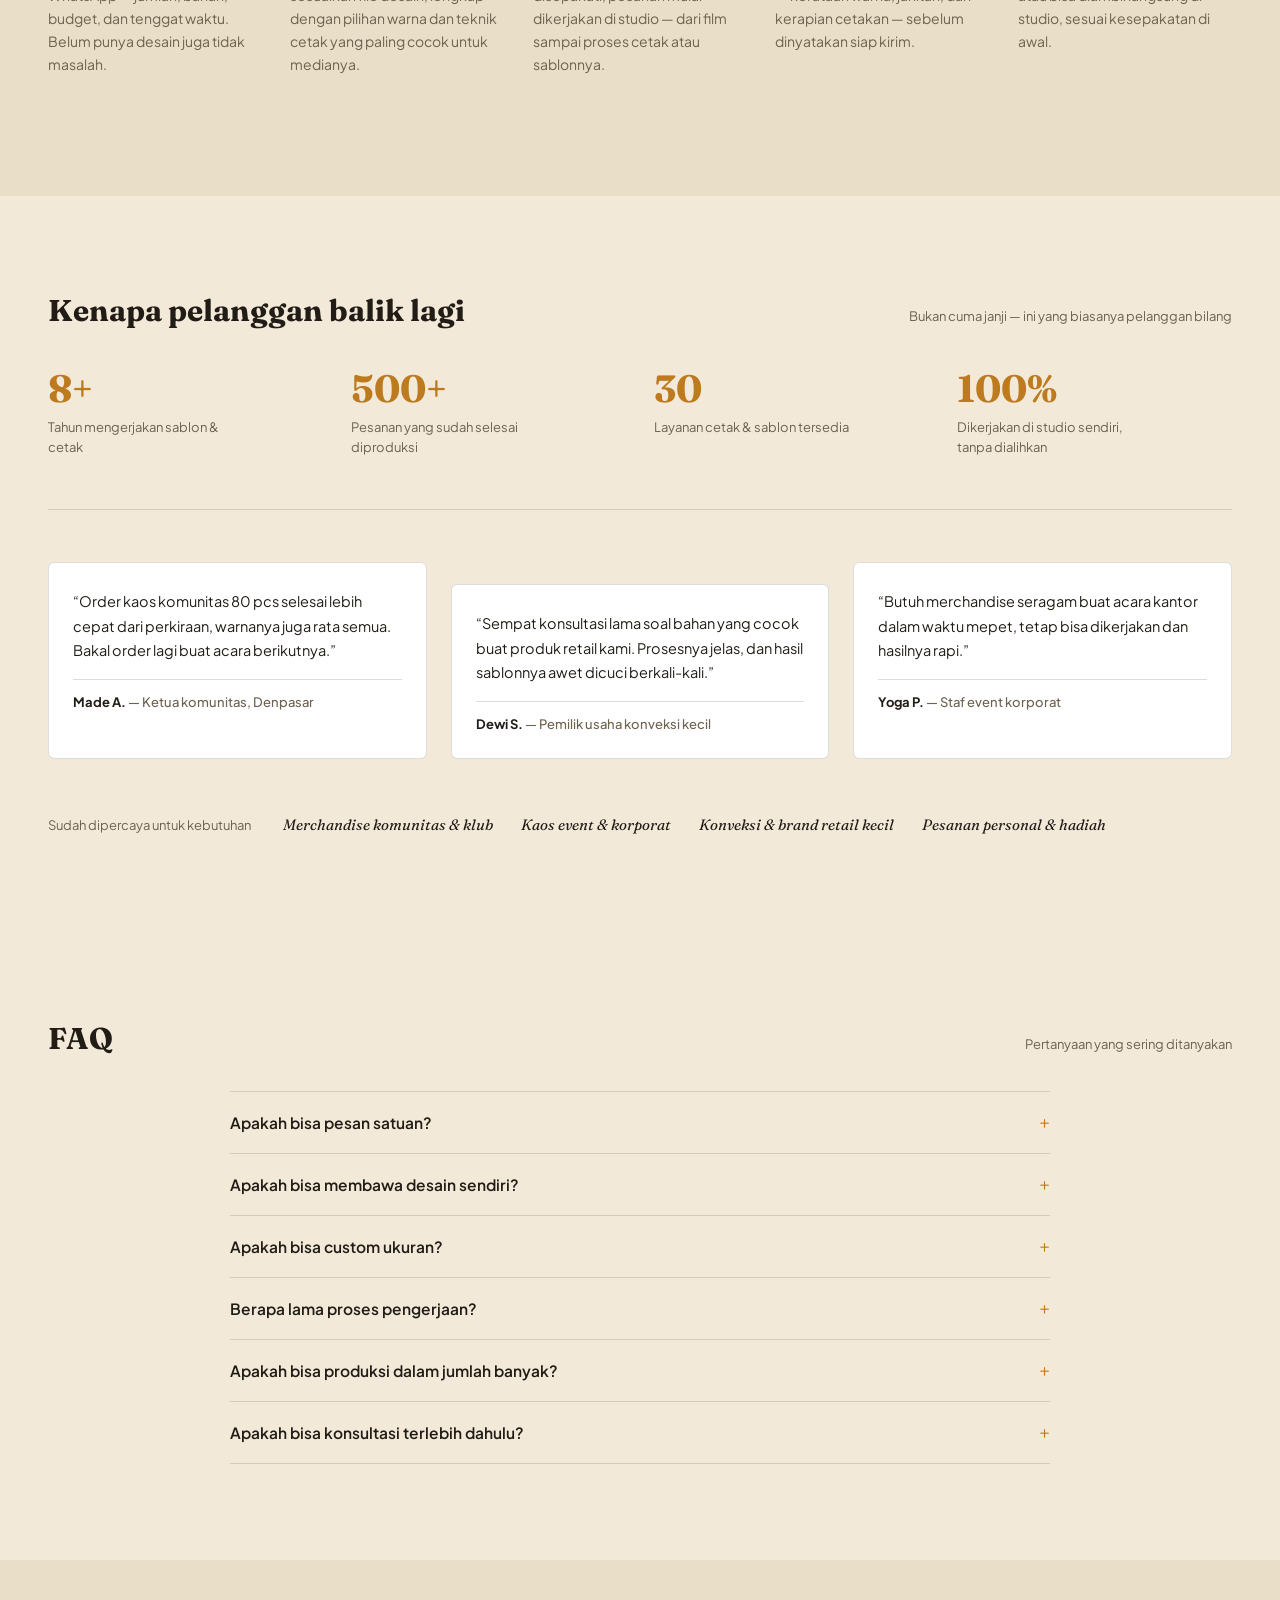
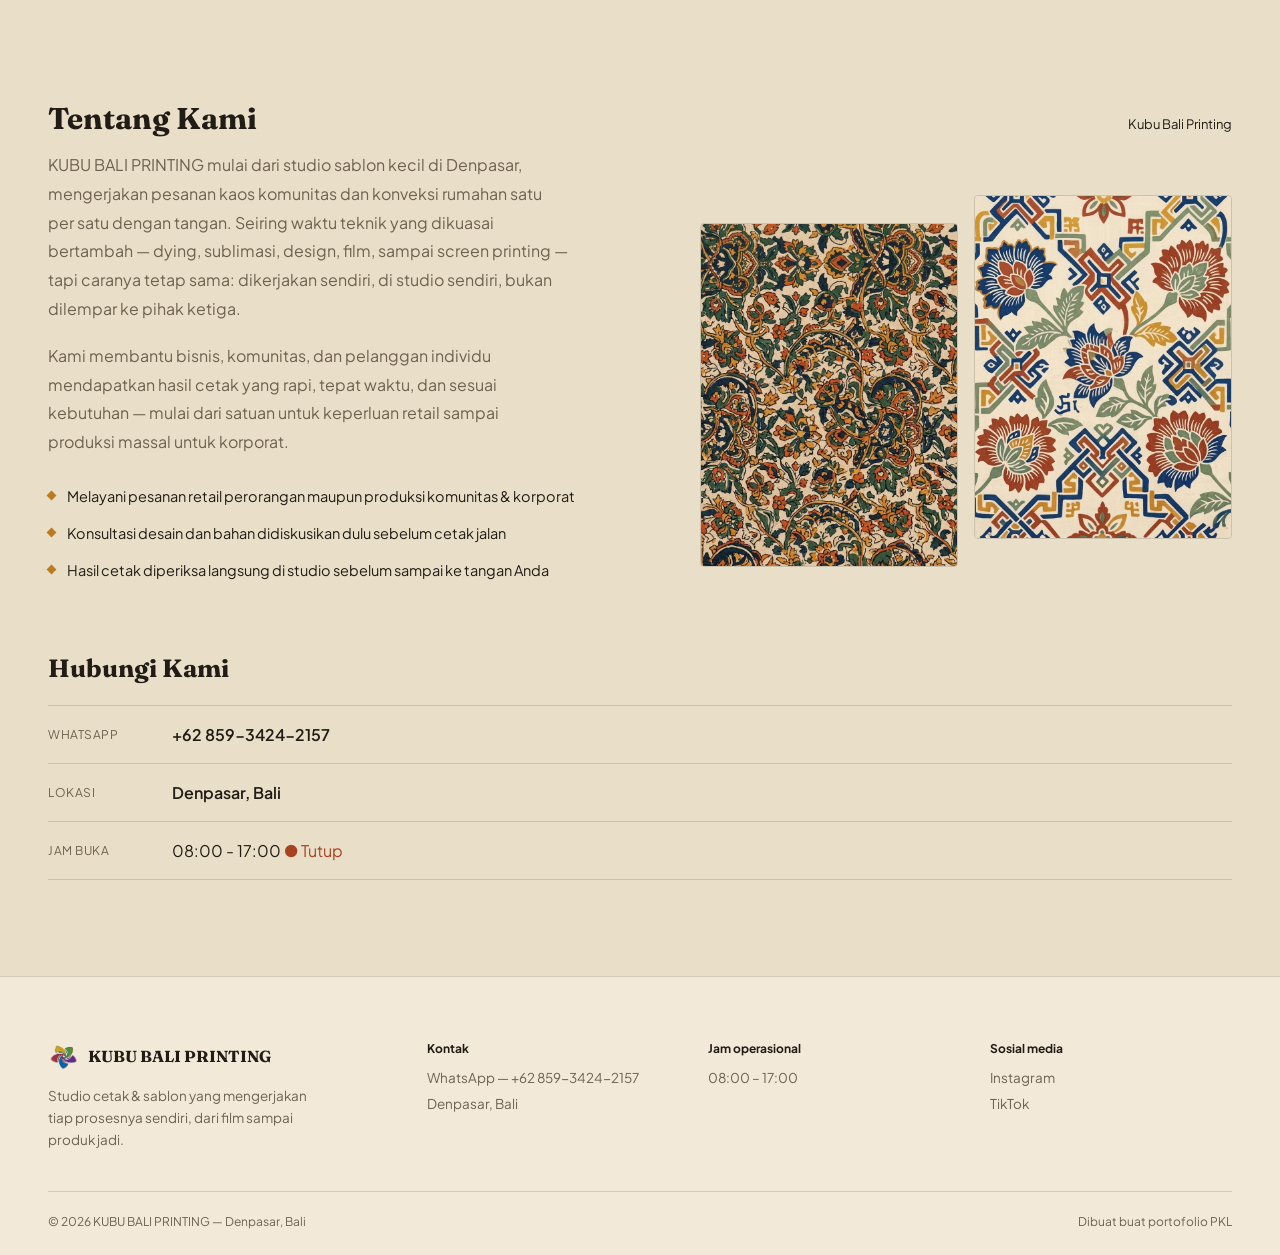
==== commit 9d2c63f5: "upd" ====
--- a/index.html
+++ b/index.html
@@ -356,6 +356,7 @@
 
         <div class="footer-bottom">
             <span>© 2026 KUBU BALI PRINTING — Denpasar, Bali</span>
+            <span>Dibuat buat portofolio PKL</span>
         </div>
     </footer>
 
--- a/style.css
+++ b/style.css
@@ -16,15 +16,18 @@
     --ink-rgb:242,233,216;
     --surface:#FFFFFF;
     --surface-raised:#E9DEC7;
-    --paper:#1E1B15;
-    --paper-ink:#F2E9D8;
+    /* FIX: dulu di-hardcode gelap terus (#1E1B15 dkk) walau lagi di mode
+       terang, makanya section Tentang & Cara Pesan kelihatan "nyangkut"
+       gelap pas toggle ke light mode. Sekarang ikut palet terang. */
+    --paper:var(--surface-raised);
+    --paper-ink:var(--text);
     --amber:#BD7A1E;
     --teal:#5B6B3F;
     --text:#211D16;
     --muted:#6E6250;
-    --muted-paper:#B3A88F;
+    --muted-paper:var(--muted);
     --rule:rgba(33,29,22,0.15);
-    --rule-paper:rgba(242,233,216,0.14);
+    --rule-paper:var(--rule);
     --status-tutup:#A8431F;
 
     /* nilai tetap — dipakai di atas warna aksen yang tidak ikut
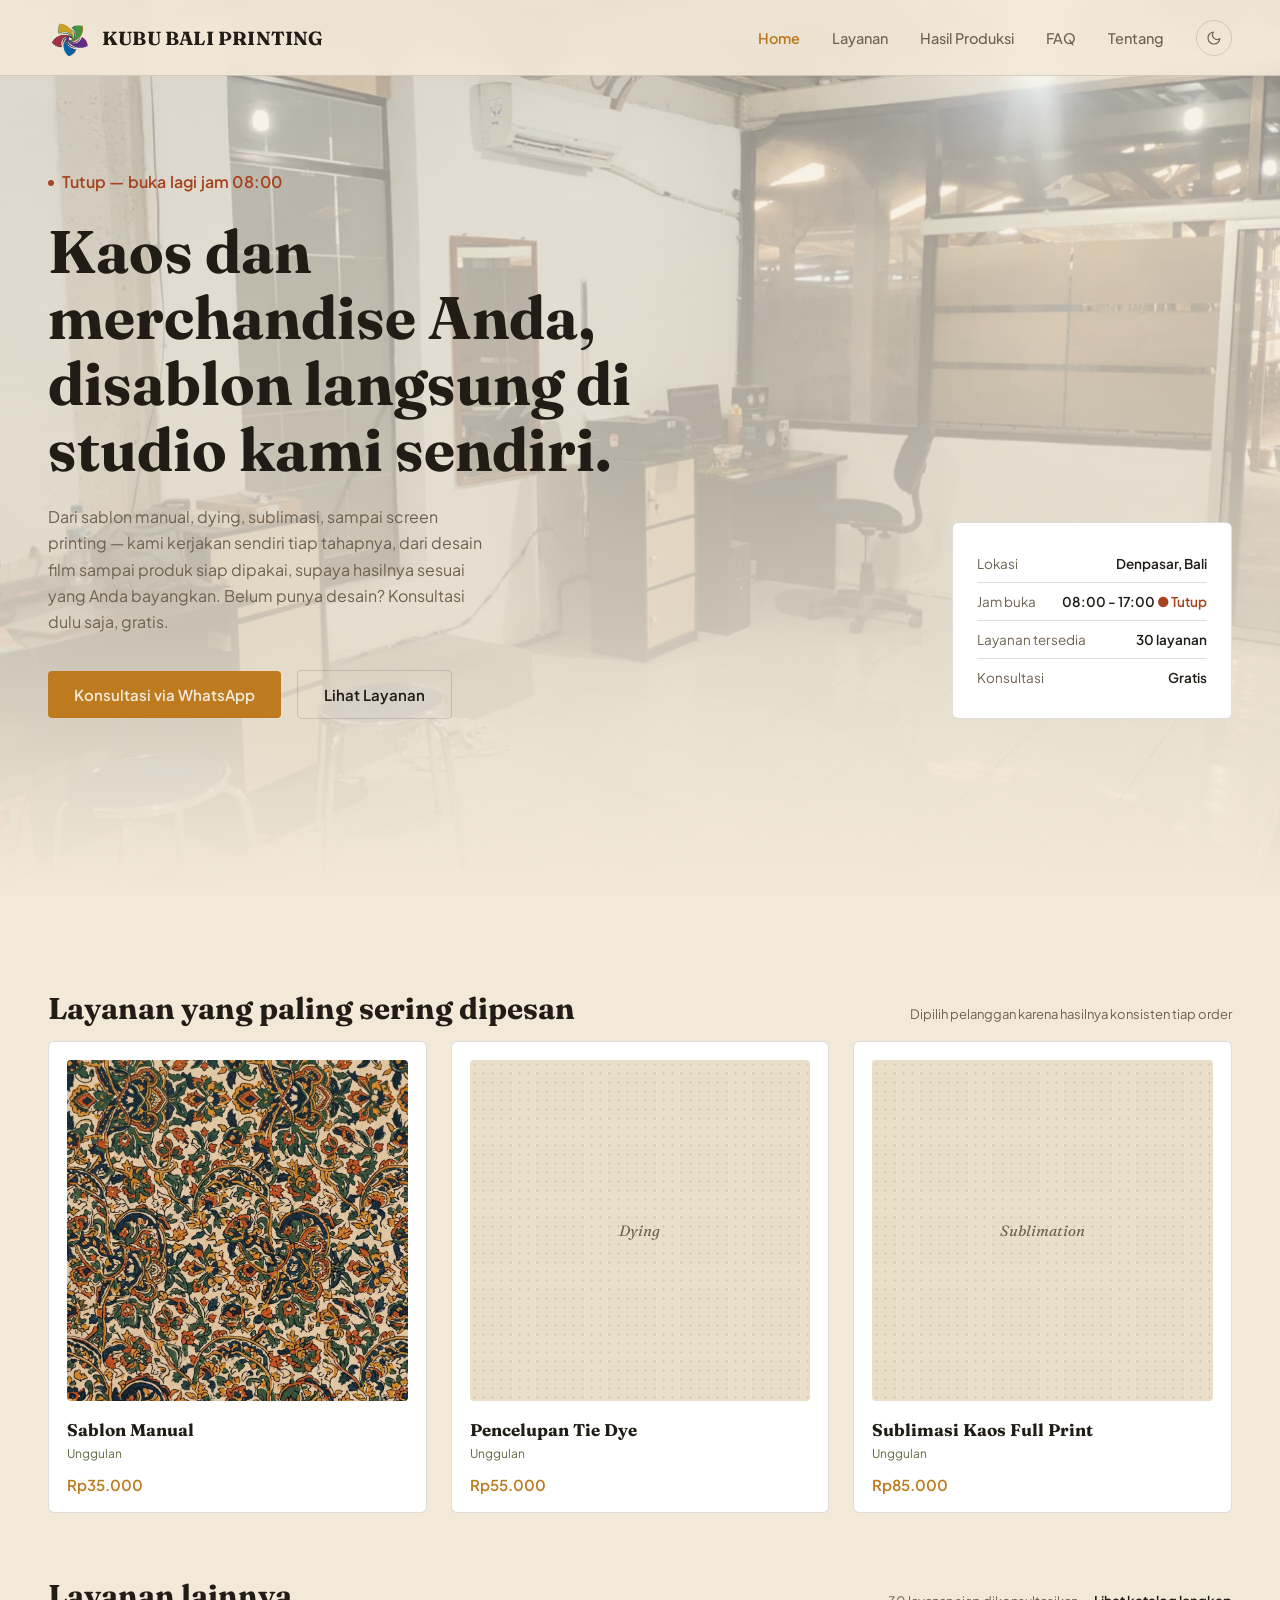
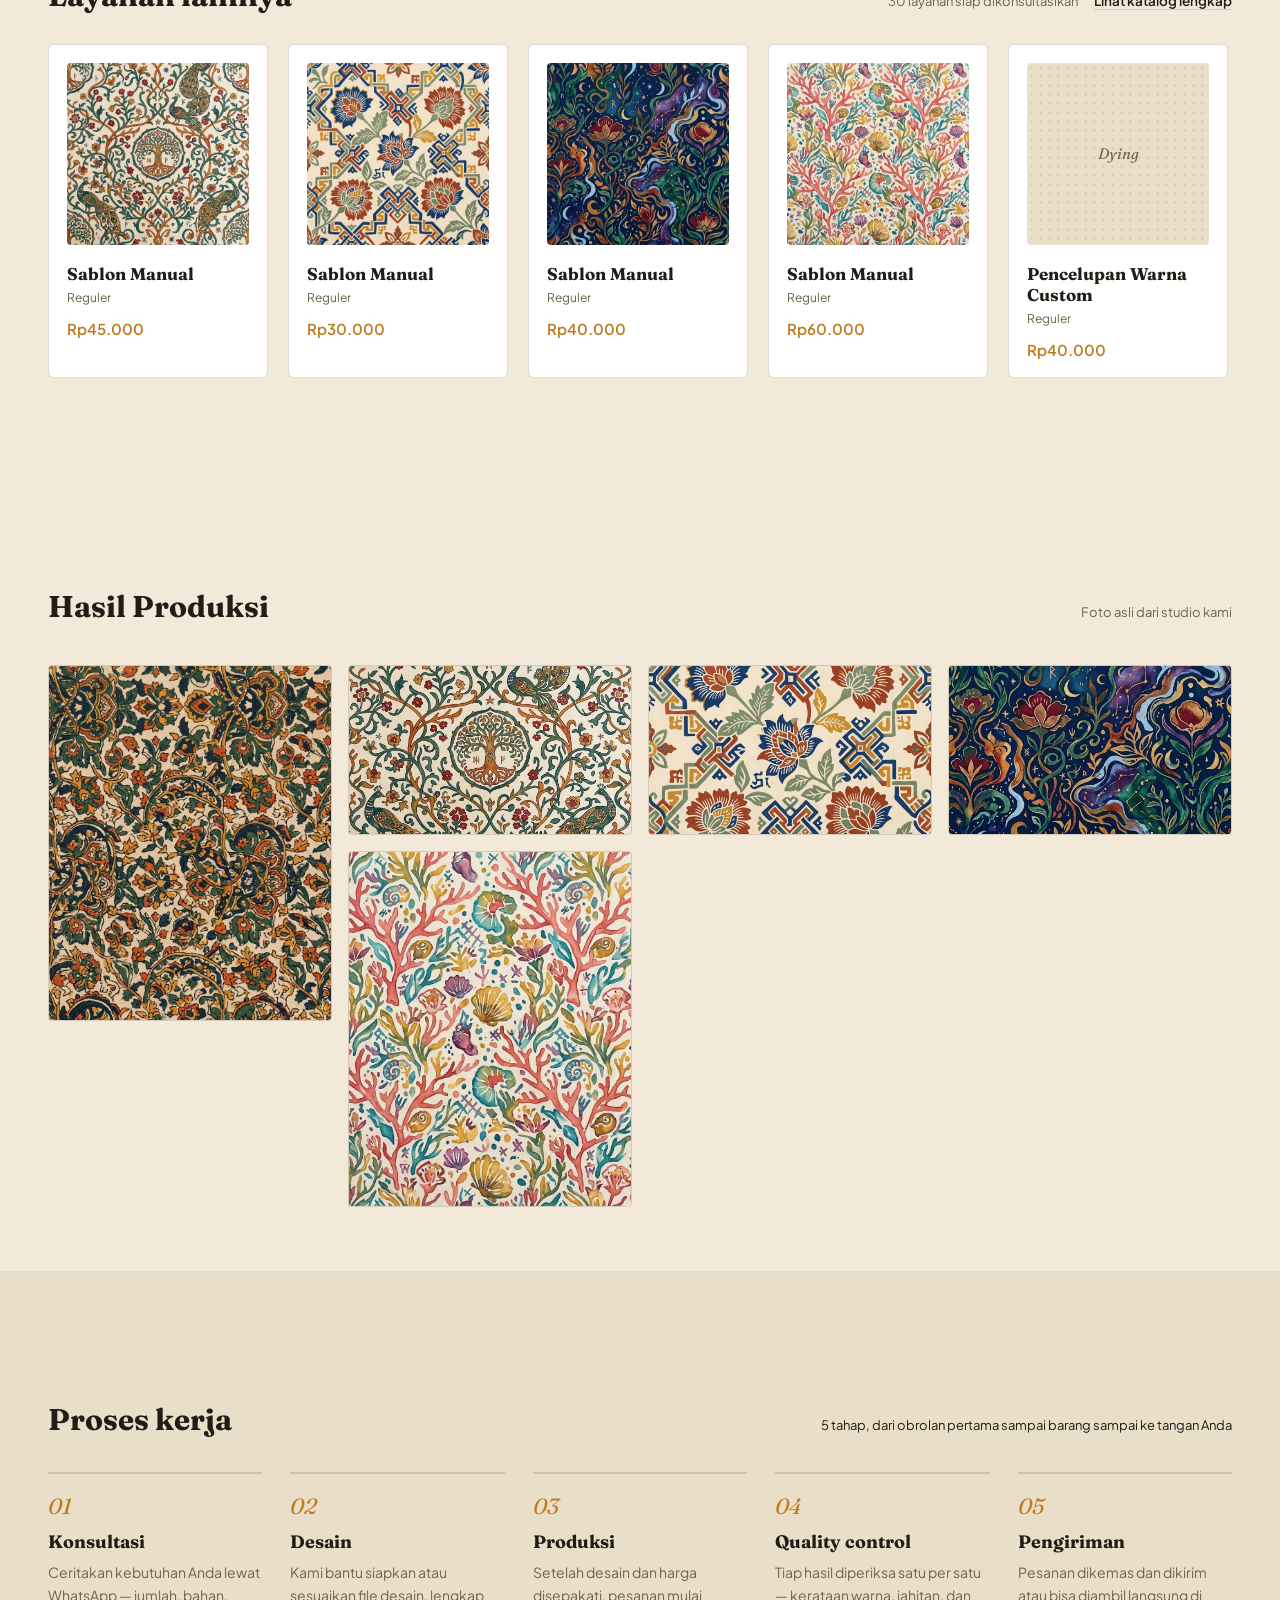
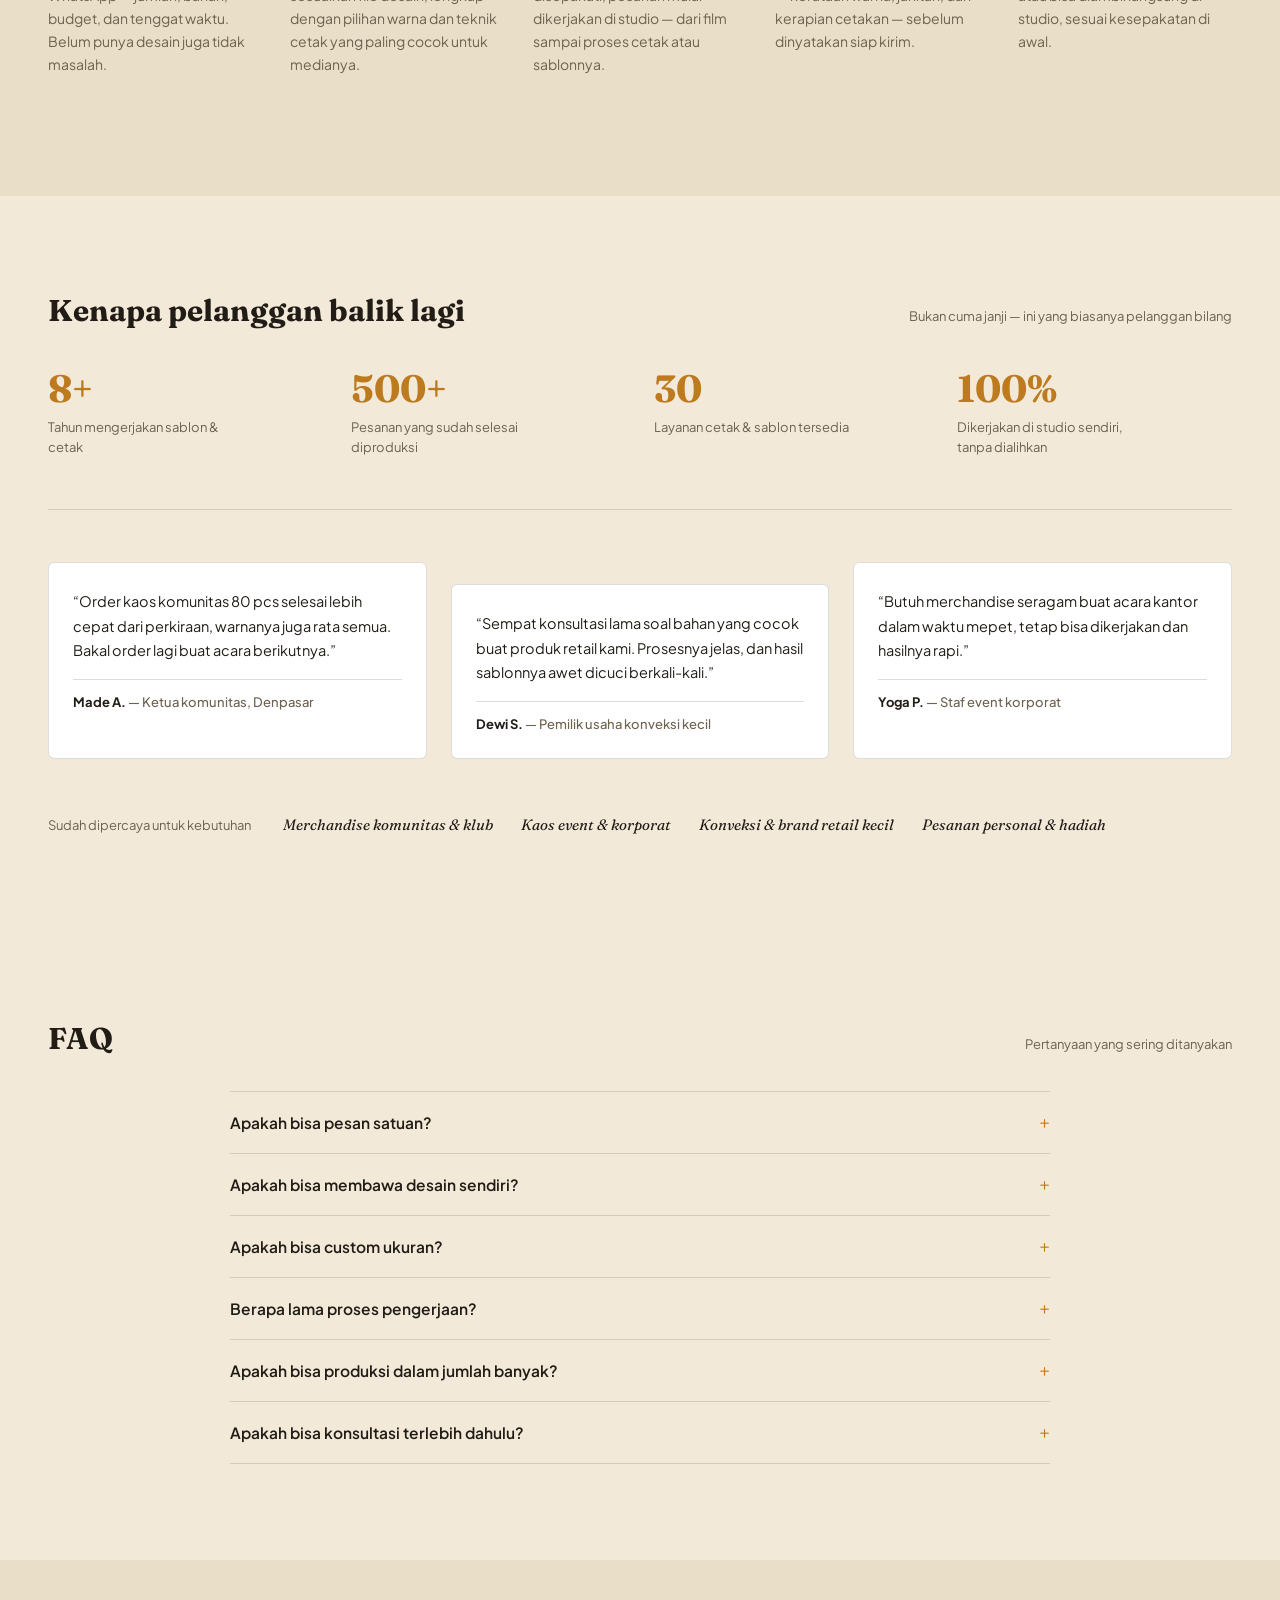
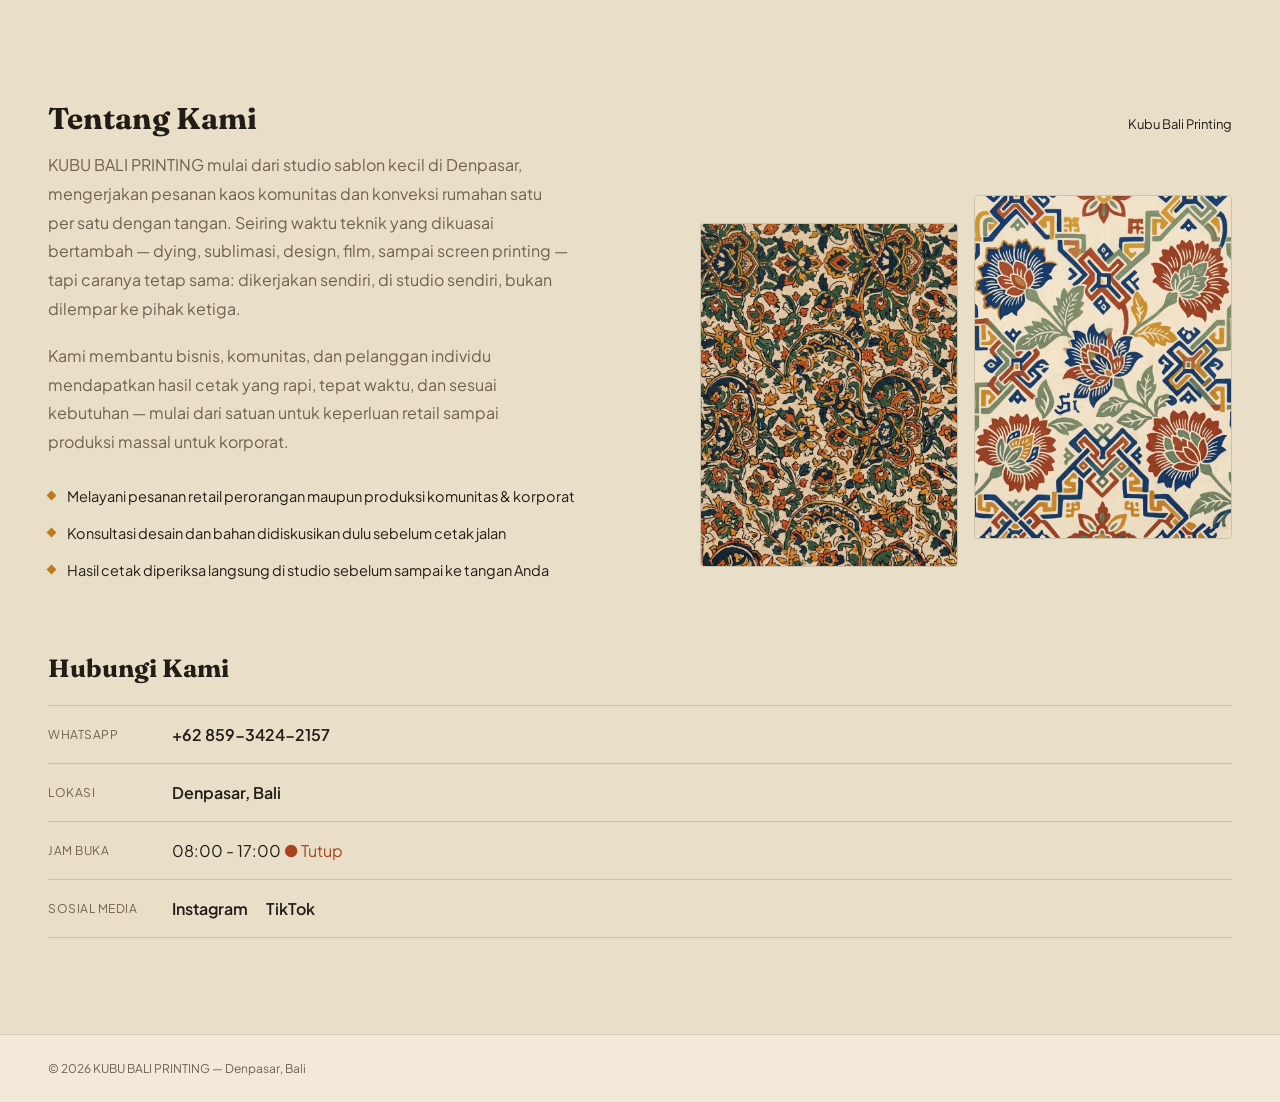
==== commit 282f5833: "upd" ====
--- a/index.html
+++ b/index.html
@@ -321,42 +321,21 @@
                 <span class="label">Jam buka</span>
                 <span id="jamBukaAbout">08:00 – 17:00</span>
             </div>
+
+            <div class="contact-item">
+                <!-- Ganti link di bawah dengan akun media sosial studio yang sebenarnya -->
+                <span class="label">Sosial media</span>
+                <span class="contact-socials">
+                    <a href="#" target="_blank" rel="noopener">Instagram</a>
+                    <a href="#" target="_blank" rel="noopener">TikTok</a>
+                </span>
+            </div>
         </div>
     </section>
 
     <footer>
-        <div class="footer-inner">
-            <div class="footer-brand">
-                <div class="footer-logo">
-                    <img src="gambar/logo.png" alt="KUBU BALI PRINTING" loading="lazy">
-                    <span>KUBU BALI PRINTING</span>
-                </div>
-                <p>Studio cetak &amp; sablon yang mengerjakan tiap prosesnya sendiri, dari film sampai produk jadi.</p>
-            </div>
-
-            <div class="footer-col">
-                <span class="footer-col-title">Kontak</span>
-                <a href="https://wa.me/6285934242157">WhatsApp — +62 859-3424-2157</a>
-                <a href="https://maps.app.goo.gl/ZvoAWaBVckwQNPLg8" target="_blank">Denpasar, Bali</a>
-            </div>
-
-            <div class="footer-col">
-                <!-- Ganti/lengkapi hari buka di bawah sesuai jadwal studio yang sebenarnya -->
-                <span class="footer-col-title">Jam operasional</span>
-                <span>08:00 – 17:00</span>
-            </div>
-
-            <div class="footer-col">
-                <!-- Ganti link di bawah dengan akun media sosial studio yang sebenarnya -->
-                <span class="footer-col-title">Sosial media</span>
-                <a href="#" target="_blank" rel="noopener">Instagram</a>
-                <a href="#" target="_blank" rel="noopener">TikTok</a>
-            </div>
-        </div>
-
         <div class="footer-bottom">
             <span>© 2026 KUBU BALI PRINTING — Denpasar, Bali</span>
-            <span>Dibuat buat portofolio PKL</span>
         </div>
     </footer>
 
--- a/style.css
+++ b/style.css
@@ -1330,6 +1330,11 @@
     font-weight:600;
 }
 
+.contact-socials{
+    display:flex;
+    gap:18px;
+}
+
 .contact-item a:hover{
     color:var(--amber);
 }
@@ -1513,100 +1518,24 @@
 /* ================= FOOTER ================= */
 
 footer{
-    padding:64px 48px 26px;
+    padding:26px 48px;
     background:var(--ink);
     border-top:1px solid var(--rule);
 
     font-size:13.5px;
     color:var(--muted);
-}
-
-.footer-inner{
-    max-width:1200px;
-    margin:0 auto;
-
-    display:grid;
-    grid-template-columns:1.4fr 1fr 1fr 1fr;
-    gap:40px;
-    padding-bottom:40px;
-}
-
-.footer-brand p{
-    margin-top:14px;
-    line-height:1.65;
-    max-width:280px;
-}
-
-.footer-logo{
-    display:flex;
-    align-items:center;
-    gap:10px;
-
-    font-family:var(--font-display);
-    font-size:16px;
-    font-weight:700;
-    color:var(--text);
-}
-
-.footer-logo img{
-    width:30px;
-    height:30px;
-    object-fit:contain;
-}
-
-.footer-col{
-    display:flex;
-    flex-direction:column;
-    gap:9px;
-}
-
-.footer-col-title{
-    font-family:var(--font-body);
-    font-size:12px;
-    font-weight:700;
-    color:var(--text);
-    margin-bottom:4px;
-}
-
-.footer-col a{
-    color:var(--muted);
-    text-decoration:none;
-    transition:color .2s ease;
-}
-
-.footer-col a:hover{
-    color:var(--amber);
 }
 
 .footer-bottom{
     max-width:1200px;
     margin:0 auto;
-    padding-top:22px;
-    border-top:1px solid var(--rule);
-
-    display:flex;
-    justify-content:space-between;
+
+    display:flex;
+    justify-content:left;
     flex-wrap:wrap;
     gap:10px;
 
     font-size:12px;
-}
-
-@media (max-width:900px){
-    .footer-inner{
-        grid-template-columns:1fr 1fr;
-        row-gap:32px;
-    }
-
-    .footer-brand{
-        grid-column:1 / -1;
-    }
-}
-
-@media (max-width:520px){
-    .footer-inner{
-        grid-template-columns:1fr;
-    }
 }
 
 /* ================= FOCUS STATES ================= */
